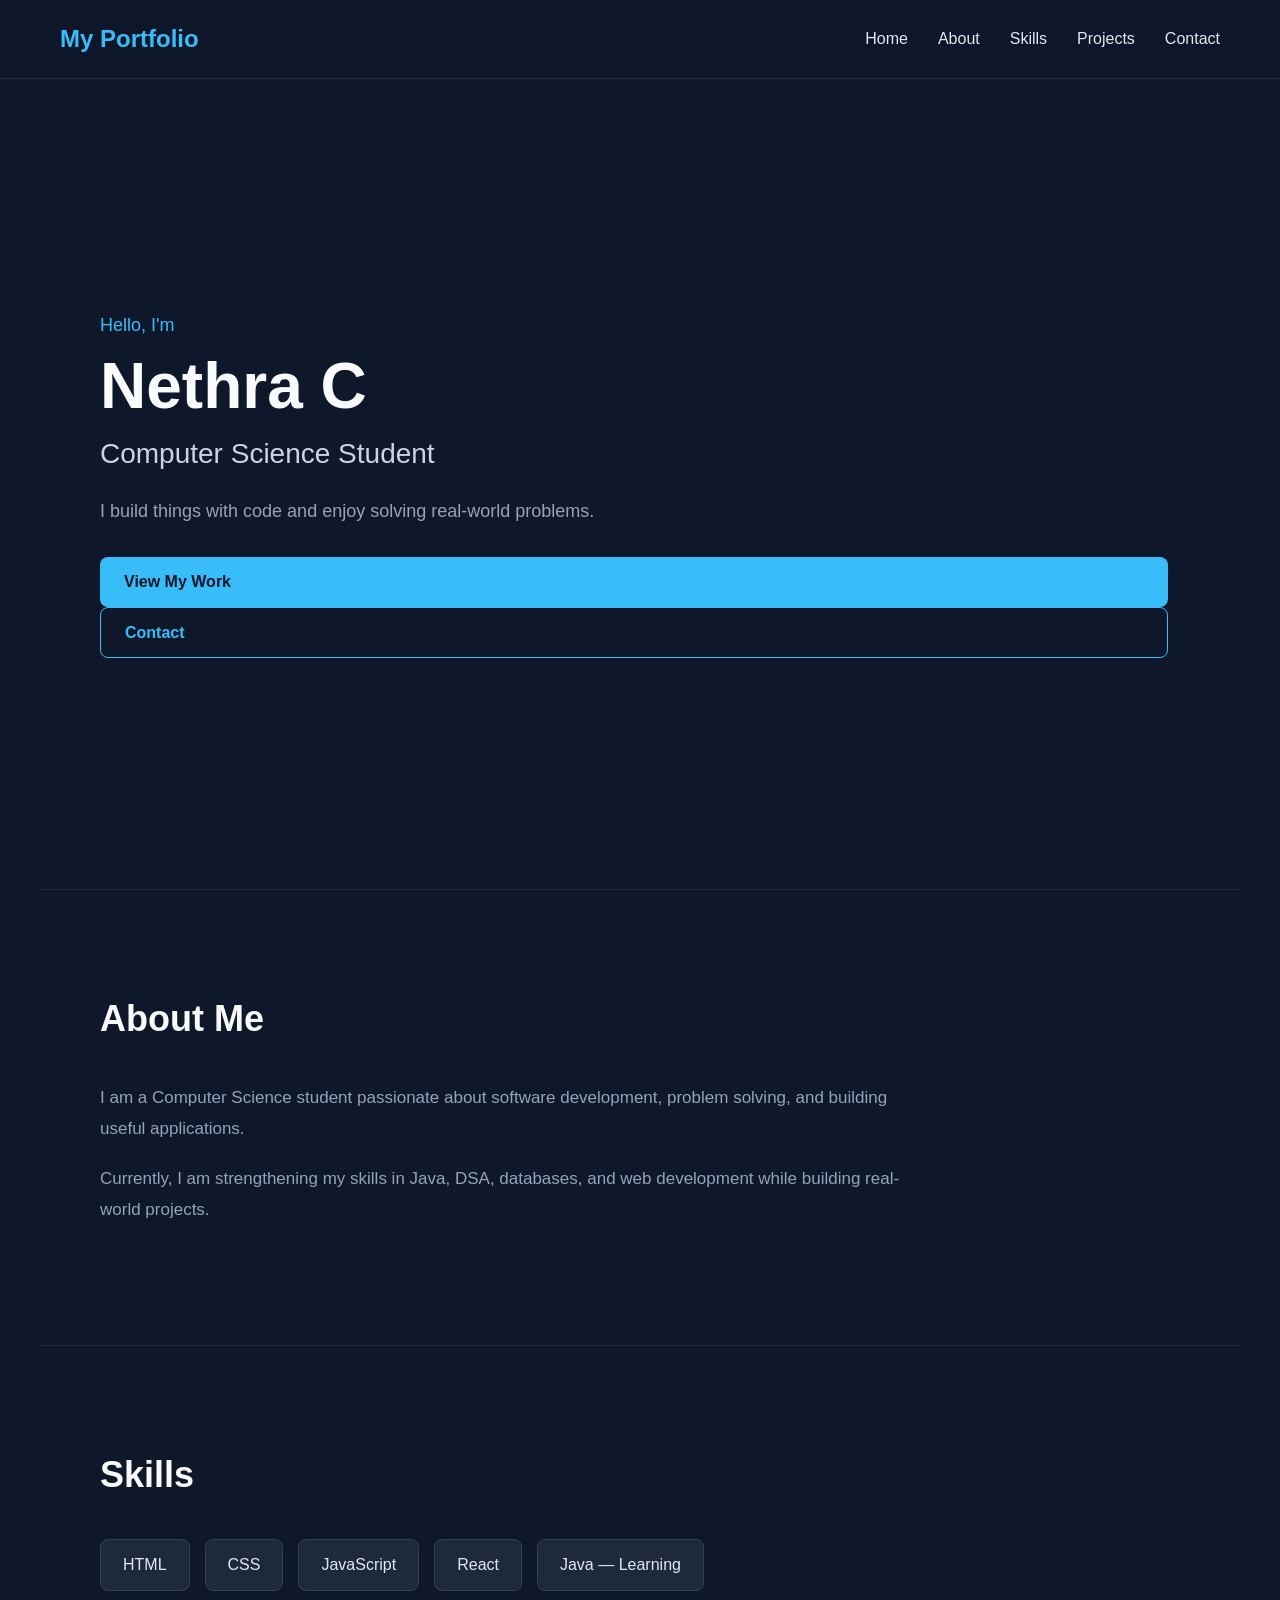
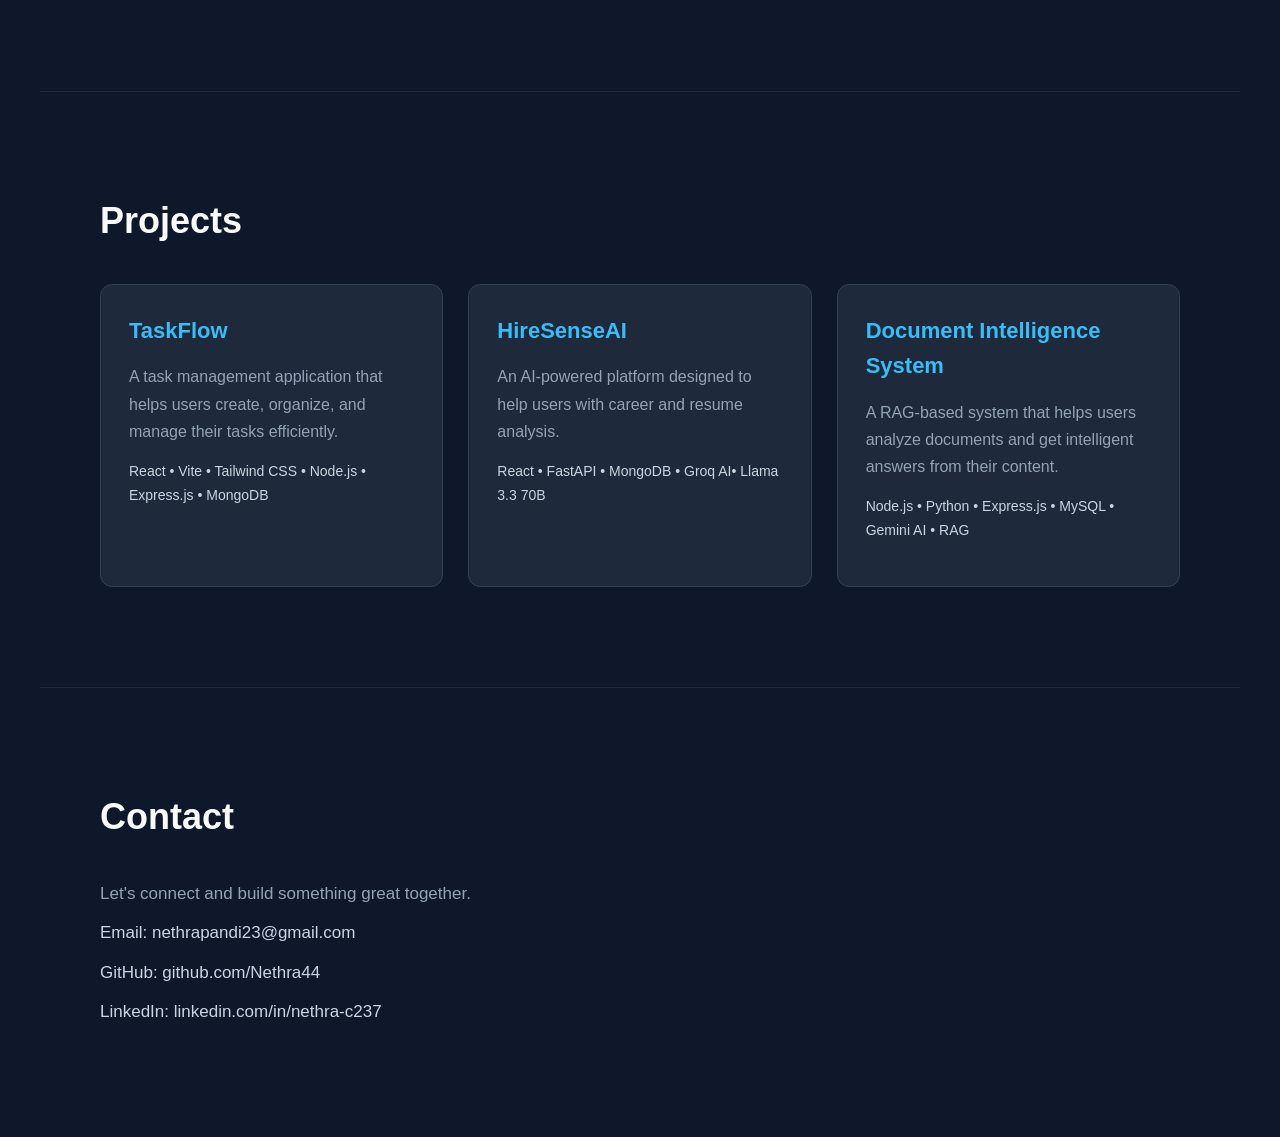
==== index.html @ 4c62088a "Create portfolio website" ====
<!DOCTYPE html>
<html lang="en">

<head>
    <meta charset="UTF-8">
    <meta name="viewport" content="width=device-width, initial-scale=1.0">
    <title>Portfolio</title>
    <link rel="stylesheet" href="style.css">
</head>
<body>
    <nav>
        <div>
            <a href="#">My Portfolio</a>
            <ul>
                <li><a href="#home">Home</a></li>
                <li><a href="#about">About</a></li>
                <li><a href="#skills">Skills</a></li>
                <li><a href="#projects">Projects</a></li>
                <li><a href="#contact">Contact</a></li>
            </ul>
        </div>
    </nav>
    <main>
        <section id="home">
            <p>Hello, I'm</p>
            <h1>Nethra  C</h1>
            <h2>Computer Science Student</h2>
            <p>I build things with code and enjoy solving real-world problems.</p>
            <a href="#projects">View My Work</a>
            <a href="#contact">Contact</a>
        </section>
        <section id="about">
            <h2>About Me</h2>
            <p>I am a Computer Science student passionate about software development, problem solving, and building useful applications.</p>
            <p>Currently, I am strengthening my skills in Java, DSA, databases, and web development while building real-world projects.</p>
        </section>
        <section id="skills">
            <h2>Skills</h2>
            <div>
                <p>HTML</p>
                <p>CSS</p>
                <p>JavaScript</p>
                <p>React</p>
                <p>Java — Learning</p>
            </div>
        </section>
        <section id="projects">
            <h2>Projects</h2>
            <div>
                <div>
                    <h3>TaskFlow</h3>
                    <p>A task management application that helps users create, organize, and manage their tasks efficiently.</p>
                    <p>React • Vite • Tailwind CSS • Node.js • Express.js • MongoDB</p>
                </div>
                <div>
                    <h3>HireSenseAI</h3>
                     <p>An AI-powered platform designed to help users with career and resume analysis.</p>
                     <p>React • FastAPI • MongoDB • Groq AI• Llama 3.3 70B</p>
                </div>
                <div>
                    <h3>Document Intelligence System</h3>
                    <p>A RAG-based system that helps users analyze documents and get intelligent answers from their content.</p>
                    <p>Node.js • Python • Express.js • MySQL • Gemini AI • RAG</p>
                </div>
            </div>
        </section>
        <section id="contact">
            <h2>Contact</h2>
            <p>Let's connect and build something great together.</p>
            <p>Email: nethrapandi23@gmail.com</p>
            <p>GitHub: github.com/Nethra44</p>
            <p>LinkedIn: linkedin.com/in/nethra-c237</p>
        </section>
    </main>
</body>
</html>
---- style.css ----
* {
    margin: 0;
    padding: 0;
    box-sizing: border-box;
    font-family: Arial, sans-serif;
    scroll-behavior: smooth;
}

body {
    background: #0f172a;
    color: #e2e8f0;
    min-height: 100vh;
    line-height: 1.6;
}

nav {
    position: sticky;
    top: 0;
    z-index: 1000;

    width: 100%;
    padding: 20px 60px;

    background: rgba(15, 23, 42, 0.95);
    border-bottom: 1px solid #1e293b;
    backdrop-filter: blur(10px);
}

nav > div {
    display: flex;
    align-items: center;
    justify-content: space-between;
    width: 100%;
}

nav > div > a {
    color: #38bdf8;
    text-decoration: none;
    font-size: 24px;
    font-weight: bold;
}

nav ul {
    display: flex;
    align-items: center;
    gap: 30px;
    list-style: none;
}

nav ul a {
    color: #e2e8f0;
    text-decoration: none;
    font-size: 16px;
    font-weight: 500;
    transition: color 0.3s ease;
}

nav ul a:hover {
    color: #38bdf8;
}

section {
    padding: 100px 60px;
    max-width: 1200px;
    margin: auto;
}

section h2 {
    font-size: 36px;
    margin-bottom: 35px;
    color: #f8fafc;
}

#home {
    min-height: 90vh;

    display: flex;
    flex-direction: column;
    justify-content: center;

    padding: 80px 60px;
}

#home > p:first-child {
    color: #38bdf8;
    font-size: 18px;
    margin-bottom: 12px;
}

#home h1 {
    font-size: 64px;
    line-height: 1.1;
    margin-bottom: 10px;
    color: #f8fafc;
}

#home h2 {
    font-size: 28px;
    font-weight: 500;
    margin-bottom: 20px;
    color: #cbd5e1;
}

#home p:nth-of-type(2) {
    max-width: 600px;
    font-size: 18px;
    line-height: 1.7;
    color: #94a3b8;
    margin-bottom: 30px;
}

#home > a {
    display: inline-block;

    padding: 12px 24px;
    margin-right: 12px;

    border-radius: 8px;
    text-decoration: none;

    font-weight: 600;

    transition:
        transform 0.3s ease,
        background 0.3s ease,
        color 0.3s ease;
}

#home > a:first-of-type {
    background: #38bdf8;
    color: #0f172a;
}

#home > a:first-of-type:hover {
    background: #7dd3fc;
    transform: translateY(-3px);
}

#home > a:last-of-type {
    border: 1px solid #38bdf8;
    color: #38bdf8;
}

#home > a:last-of-type:hover {
    background: #38bdf8;
    color: #0f172a;
    transform: translateY(-3px);
}

#about {
    border-top: 1px solid #1e293b;
}

#about p {
    max-width: 800px;
    margin-bottom: 20px;

    color: #94a3b8;
    font-size: 17px;
    line-height: 1.8;
}

#skills {
    border-top: 1px solid #1e293b;
}

#skills > div {
    display: flex;
    flex-wrap: wrap;
    gap: 15px;
}

#skills > div p {
    padding: 12px 22px;

    background: #1e293b;
    border: 1px solid #334155;
    border-radius: 8px;

    color: #e2e8f0;
    font-weight: 500;

    transition:
        transform 0.3s ease,
        border-color 0.3s ease,
        color 0.3s ease;
}

#skills > div p:hover {
    transform: translateY(-5px);
    border-color: #38bdf8;
    color: #38bdf8;
}

#projects {
    border-top: 1px solid #1e293b;
}

#projects > div {
    display: grid;
    grid-template-columns: repeat(3, 1fr);
    gap: 25px;
}

#projects > div > div {
    padding: 28px;

    background: #1e293b;
    border: 1px solid #334155;
    border-radius: 12px;

    transition:
        transform 0.3s ease,
        border-color 0.3s ease,
        box-shadow 0.3s ease;
}

#projects > div > div:hover {
    transform: translateY(-8px);
    border-color: #38bdf8;
    box-shadow: 0 15px 35px rgba(0, 0, 0, 0.25);
}

#projects h3 {
    color: #38bdf8;
    font-size: 22px;
    margin-bottom: 15px;
}

#projects p {
    color: #94a3b8;
    margin-bottom: 15px;
    line-height: 1.7;
}

#projects p:last-child {
    color: #cbd5e1;
    font-size: 14px;
}

#contact {
    border-top: 1px solid #1e293b;
}

#contact p {
    color: #94a3b8;
    margin-bottom: 12px;
    font-size: 17px;
}

#contact p:nth-of-type(n + 2) {
    color: #cbd5e1;
}

@media (max-width: 900px) {

    nav {
        padding: 18px 30px;
    }

    nav > div {
        flex-direction: column;
        gap: 15px;
    }

    nav ul {
        gap: 18px;
        flex-wrap: wrap;
        justify-content: center;
    }

    #home {
        padding: 70px 30px;
    }

    #home h1 {
        font-size: 48px;
    }

    section {
        padding: 80px 30px;
    }

    #projects > div {
        grid-template-columns: 1fr;
    }
}

@media (max-width: 600px) {

    nav {
        padding: 15px 20px;
    }

    nav > div > a {
        font-size: 21px;
    }

    nav ul {
        gap: 12px;
    }

    nav ul a {
        font-size: 14px;
    }

    #home {
        min-height: 85vh;
        padding: 60px 20px;
    }

    #home h1 {
        font-size: 40px;
    }

    #home h2 {
        font-size: 22px;
    }

    #home p:nth-of-type(2) {
        font-size: 16px;
    }

    #home > a {
        margin-bottom: 12px;
    }

    section {
        padding: 70px 20px;
    }

    section h2 {
        font-size: 30px;
    }

    #skills > div {
        gap: 10px;
    }

    #skills > div p {
        padding: 10px 16px;
    }

    #projects > div > div {
        padding: 22px;
    }
}
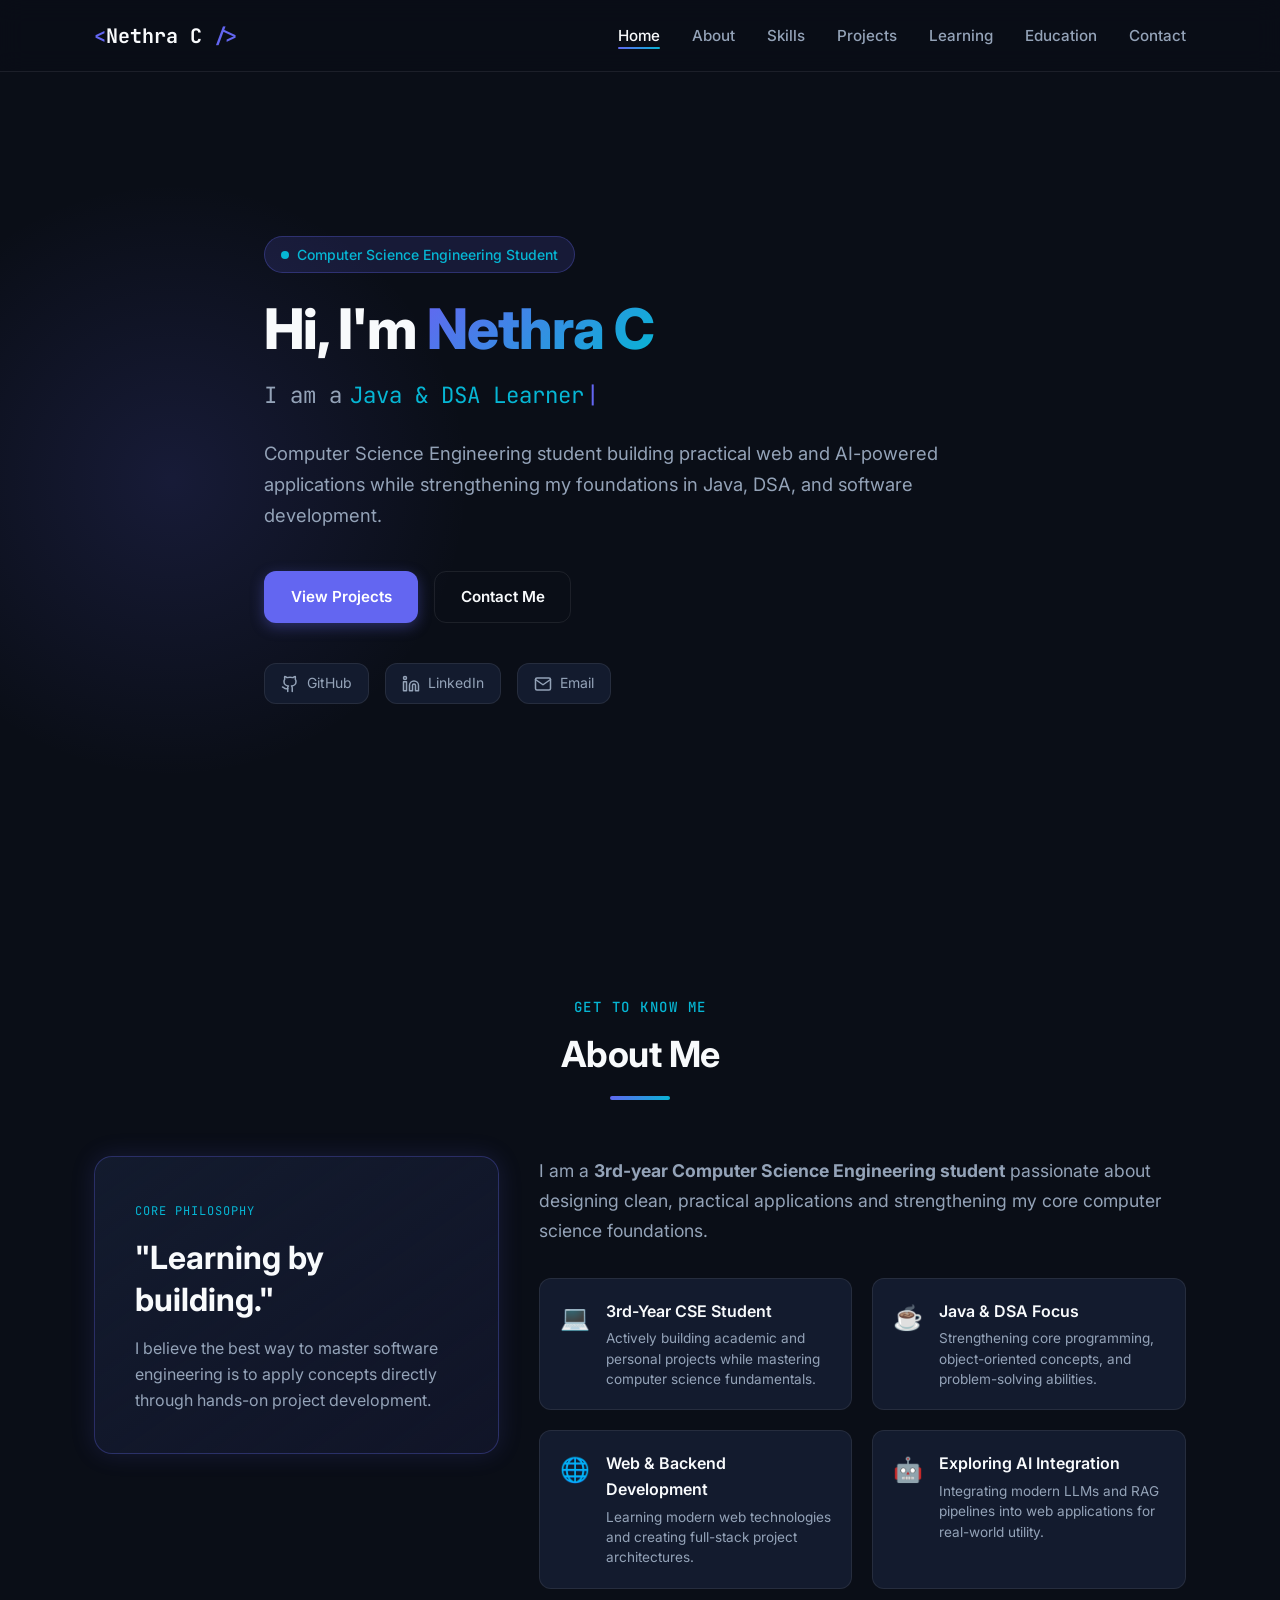
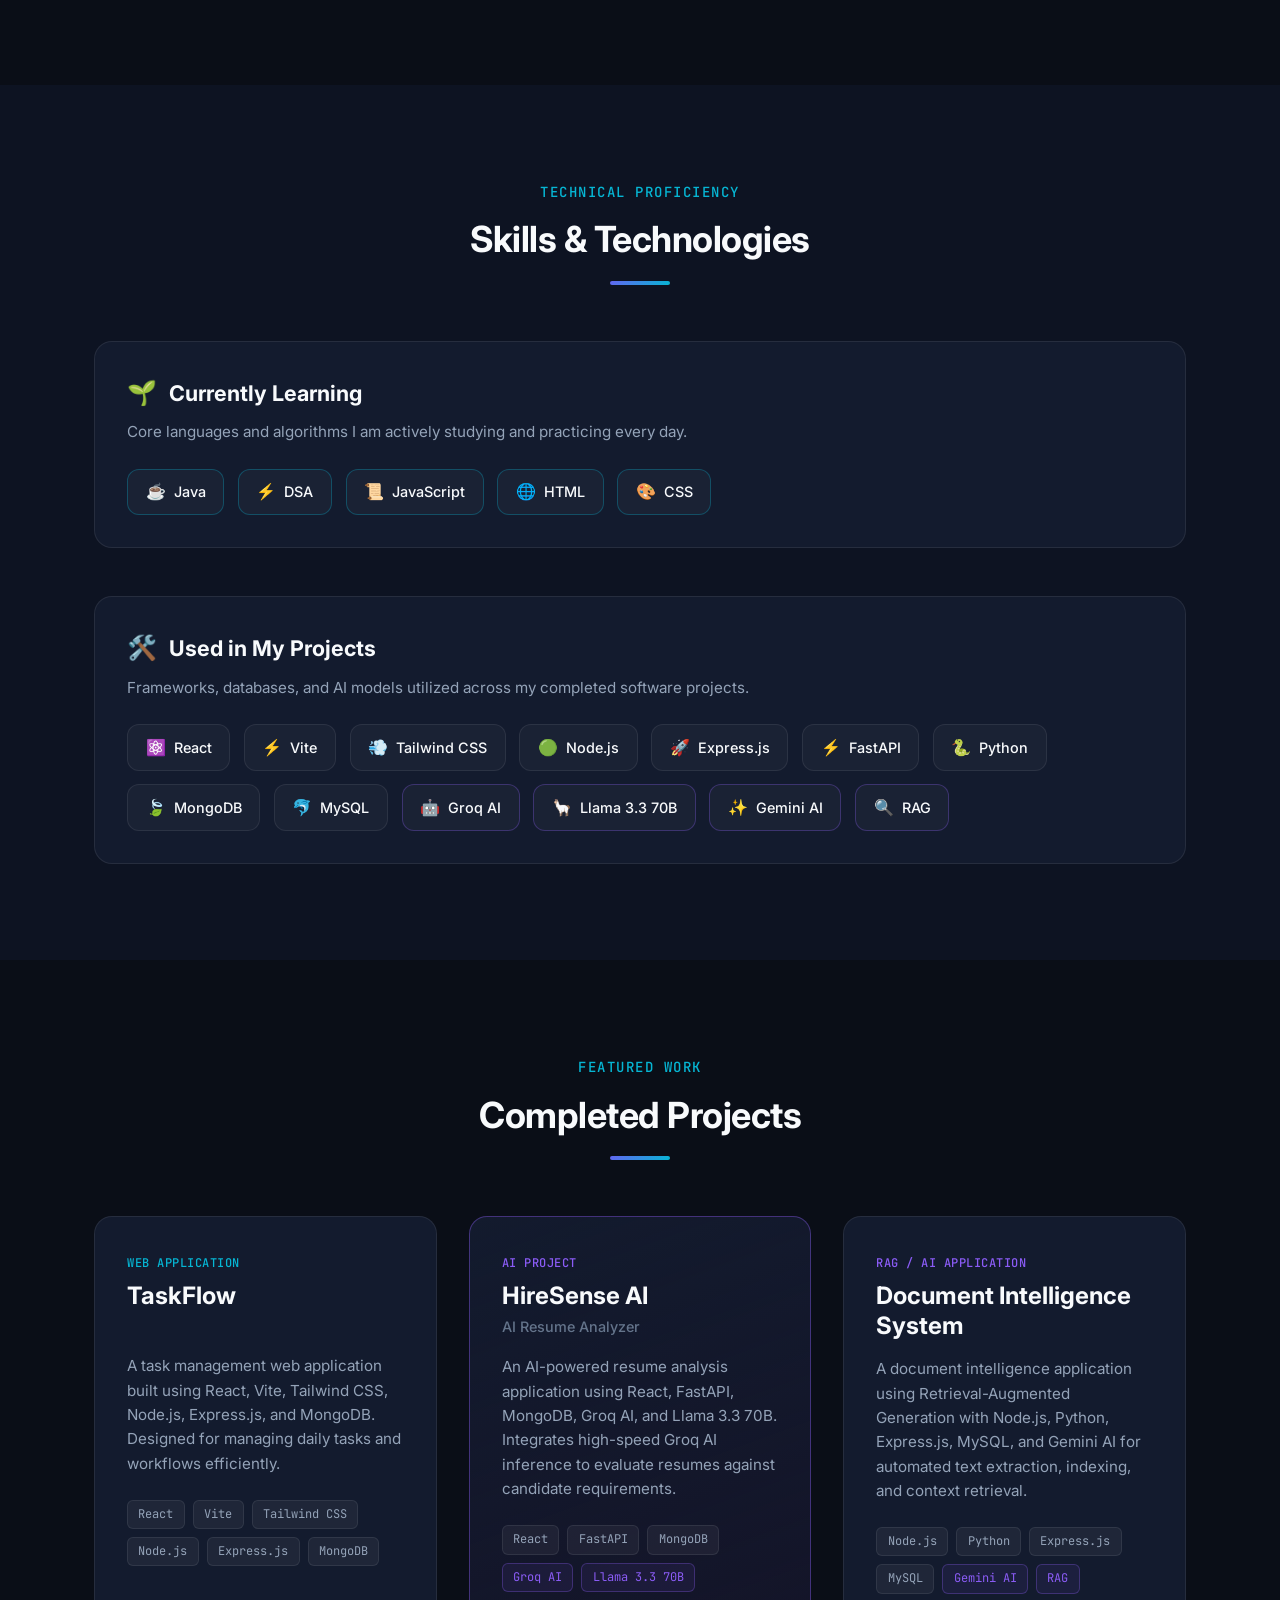
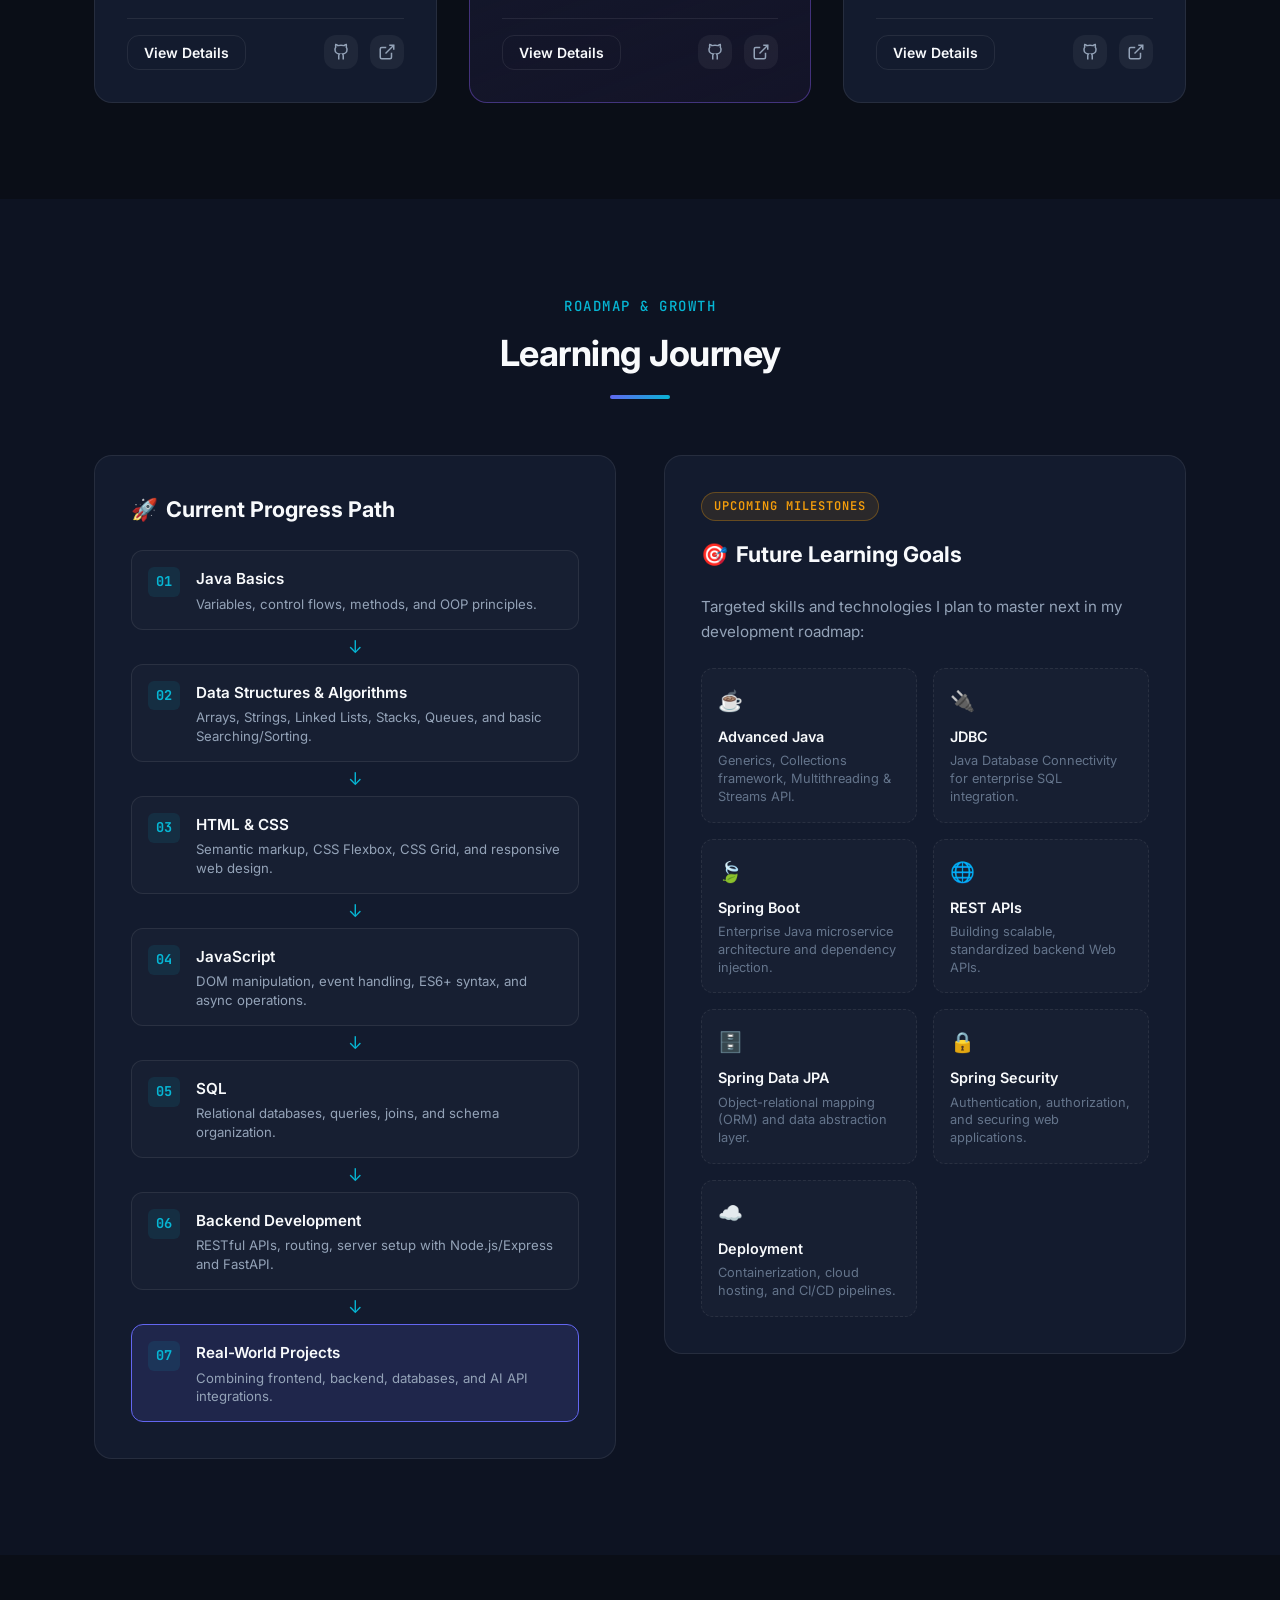
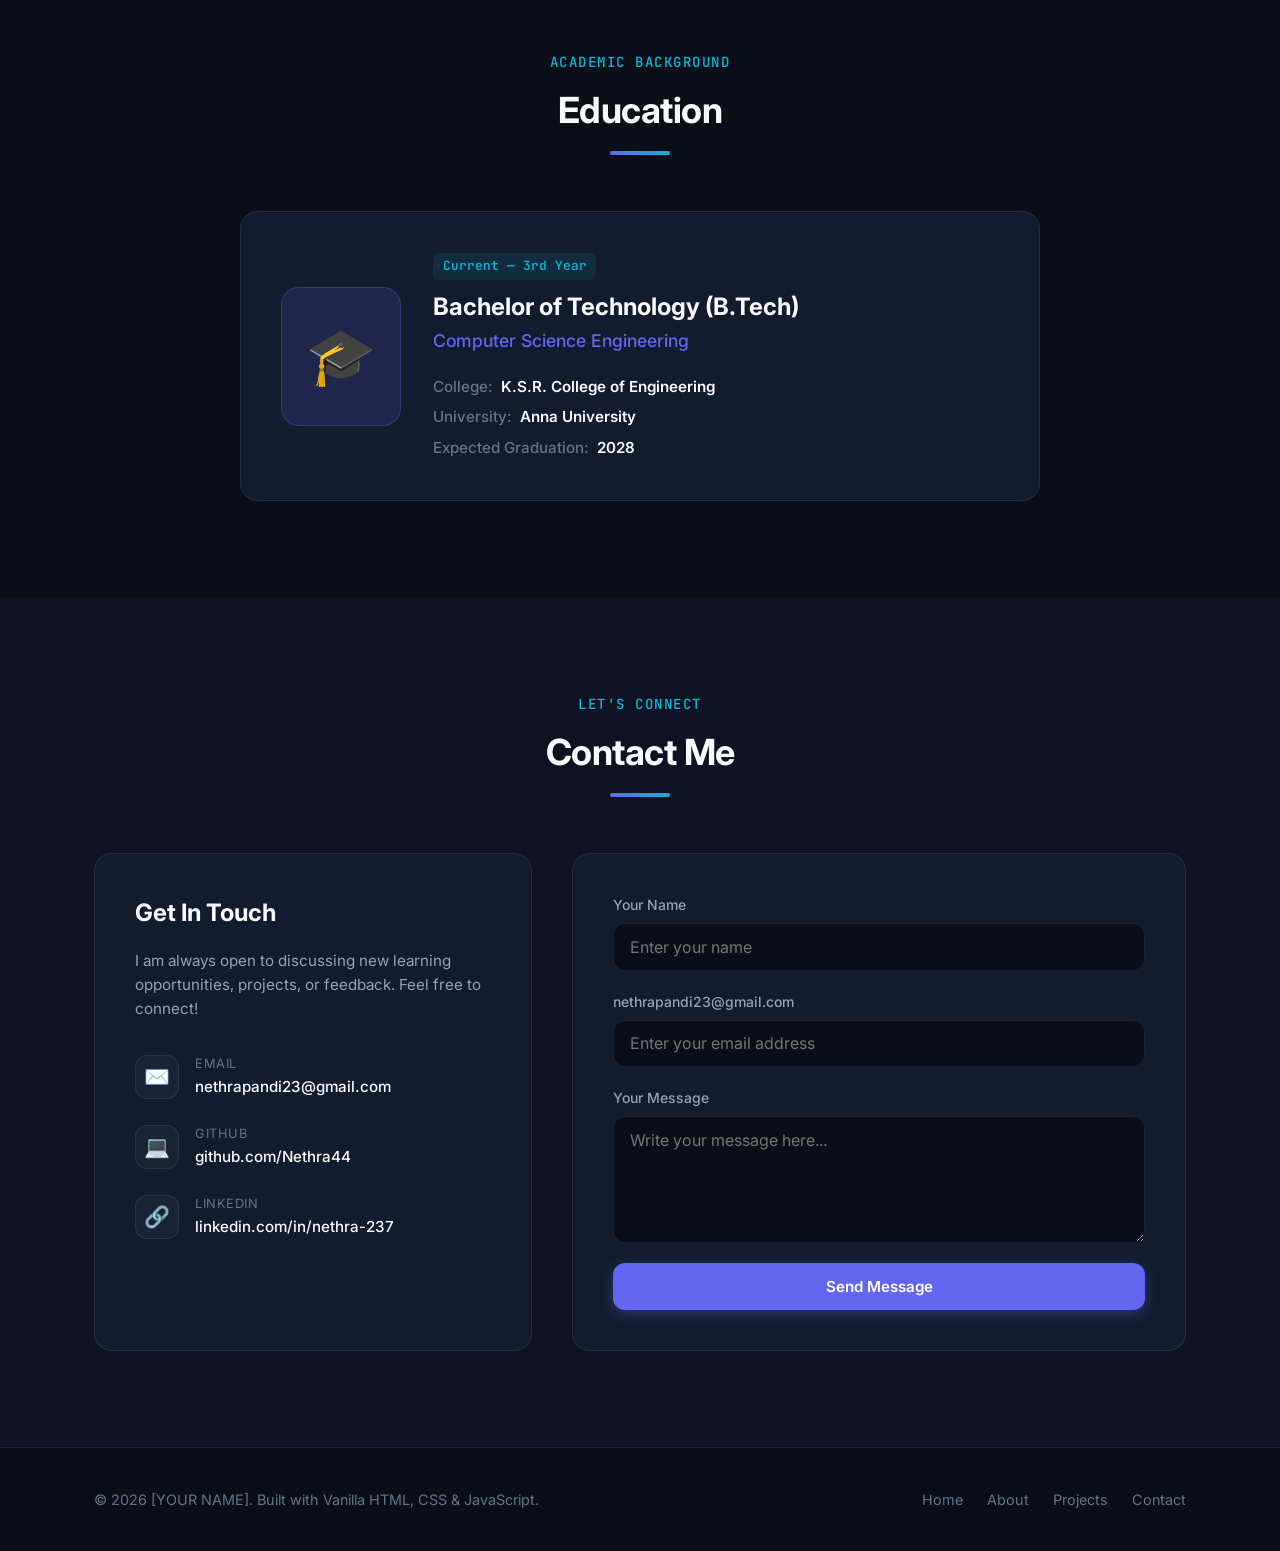
==== commit 0cbffa04: "Initial Commit" ====
--- a/index.html
+++ b/index.html
@@ -1,76 +1,658 @@
 <!DOCTYPE html>
 <html lang="en">
-
 <head>
     <meta charset="UTF-8">
     <meta name="viewport" content="width=device-width, initial-scale=1.0">
+    <meta name="description" content="Portfolio of Nethra C - Computer Science Engineering Student building practical web and AI-powered applications while strengthening foundations in Java, DSA, and software development.">
     <title>Portfolio</title>
+    
+    <!-- Google Fonts: Inter & JetBrains Mono -->
+    <link rel="preconnect" href="https://fonts.googleapis.com">
+    <link rel="preconnect" href="https://fonts.gstatic.com" crossorigin>
+    <link href="https://fonts.googleapis.com/css2?family=Inter:wght@300;400;500;600;700;800&family=JetBrains+Mono:wght@400;500;600&display=swap" rel="stylesheet">
+    
+    <!-- External CSS -->
     <link rel="stylesheet" href="style.css">
 </head>
 <body>
-    <nav>
-        <div>
-            <a href="#">My Portfolio</a>
-            <ul>
-                <li><a href="#home">Home</a></li>
-                <li><a href="#about">About</a></li>
-                <li><a href="#skills">Skills</a></li>
-                <li><a href="#projects">Projects</a></li>
-                <li><a href="#contact">Contact</a></li>
-            </ul>
+
+    <!-- Header & Navigation -->
+    <header class="navbar-header" id="navbar">
+        <div class="container nav-container">
+            <a href="#home" class="nav-logo">
+                <span class="logo-accent">&lt;</span>Nethra C<span class="logo-accent"> /&gt;</span>
+            </a>
+            
+            <nav class="nav-menu" id="navMenu" aria-label="Main Navigation">
+                <ul class="nav-list">
+                    <li class="nav-item"><a href="#home" class="nav-link active">Home</a></li>
+                    <li class="nav-item"><a href="#about" class="nav-link">About</a></li>
+                    <li class="nav-item"><a href="#skills" class="nav-link">Skills</a></li>
+                    <li class="nav-item"><a href="#projects" class="nav-link">Projects</a></li>
+                    <li class="nav-item"><a href="#learning" class="nav-link">Learning</a></li>
+                    <li class="nav-item"><a href="#education" class="nav-link">Education</a></li>
+                    <li class="nav-item"><a href="#contact" class="nav-link">Contact</a></li>
+                </ul>
+            </nav>
+
+            <button class="hamburger-btn" id="hamburgerBtn" aria-label="Toggle menu" aria-expanded="false">
+                <span class="hamburger-bar"></span>
+                <span class="hamburger-bar"></span>
+                <span class="hamburger-bar"></span>
+            </button>
         </div>
-    </nav>
+    </header>
+
     <main>
-        <section id="home">
-            <p>Hello, I'm</p>
-            <h1>Nethra  C</h1>
-            <h2>Computer Science Student</h2>
-            <p>I build things with code and enjoy solving real-world problems.</p>
-            <a href="#projects">View My Work</a>
-            <a href="#contact">Contact</a>
+        <!-- Hero / Home Section -->
+        <section id="home" class="hero-section">
+            <div class="container hero-container">
+                <div class="hero-badge">
+                    <span class="badge-dot"></span>
+                    <span>Computer Science Engineering Student</span>
+                </div>
+                
+                <h1 class="hero-title">
+                    Hi, I'm <span class="gradient-text">Nethra C</span>
+                </h1>
+                
+                <div class="typing-container">
+                    <span class="typing-static">I am a </span>
+                    <span class="typing-text" id="typingText"></span>
+                    <span class="typing-cursor">|</span>
+                </div>
+                
+                <p class="hero-description">
+                    Computer Science Engineering student building practical web and AI-powered applications while strengthening my foundations in Java, DSA, and software development.
+                </p>
+                
+                <div class="hero-actions">
+                    <a href="#projects" class="btn btn-primary">View Projects</a>
+                    <a href="#contact" class="btn btn-outline">Contact Me</a>
+                </div>
+
+                <div class="social-links">
+                    <a href="https://github.com/Nethra44" target="_blank" rel="noopener noreferrer" class="social-icon-btn" aria-label="GitHub Profile">
+                        <svg class="icon" viewBox="0 0 24 24" fill="none" stroke="currentColor" stroke-width="2" stroke-linecap="round" stroke-linejoin="round">
+                            <path d="M15 22v-4a4.8 4.8 0 0 0-1-3.5c3 0 6-2 6-5.5.08-1.25-.27-2.48-1-3.5.28-1.15.28-2.35 0-3.5 0 0-1 0-3 1.5-2.64-.5-5.36-.5-8 0C6 2 5 2 5 2c-.3 1.15-.3 2.35 0 3.5A5.403 5.403 0 0 0 4 9c0 3.5 3 5.5 6 5.5-.39.49-.68 1.05-.85 1.65-.17.6-.22 1.23-.15 1.85v4"></path>
+                            <path d="M9 18c-4.51 2-5-2-7-2"></path>
+                        </svg>
+                        <span>GitHub</span>
+                    </a>
+                    <a href="https://linkedin.com/in/nethra-c237" target="_blank" rel="noopener noreferrer" class="social-icon-btn" aria-label="LinkedIn Profile">
+                        <svg class="icon" viewBox="0 0 24 24" fill="none" stroke="currentColor" stroke-width="2" stroke-linecap="round" stroke-linejoin="round">
+                            <path d="M16 8a6 6 0 0 1 6 6v7h-4v-7a2 2 0 0 0-2-2 2 2 0 0 0-2 2v7h-4v-7a6 6 0 0 1 6-6z"></path>
+                            <rect x="2" y="9" width="4" height="12"></rect>
+                            <circle cx="4" cy="4" r="2"></circle>
+                        </svg>
+                        <span>LinkedIn</span>
+                    </a>
+                    <a href="mailto:nethrapandi23@gmail.com" class="social-icon-btn" aria-label="Email Me">
+                        <svg class="icon" viewBox="0 0 24 24" fill="none" stroke="currentColor" stroke-width="2" stroke-linecap="round" stroke-linejoin="round">
+                            <path d="M4 4h16c1.1 0 2 .9 2 2v12c0 1.1-.9 2-2 2H4c-1.1 0-2-.9-2-2V6c0-1.1.9-2 2-2z"></path>
+                            <polyline points="22,6 12,13 2,6"></polyline>
+                        </svg>
+                        <span>Email</span>
+                    </a>
+                </div>
+            </div>
+            <div class="hero-bg-glow"></div>
         </section>
-        <section id="about">
-            <h2>About Me</h2>
-            <p>I am a Computer Science student passionate about software development, problem solving, and building useful applications.</p>
-            <p>Currently, I am strengthening my skills in Java, DSA, databases, and web development while building real-world projects.</p>
+
+        <!-- About Section -->
+        <section id="about" class="section reveal">
+            <div class="container">
+                <div class="section-header">
+                    <span class="section-subtitle">Get To Know Me</span>
+                    <h2 class="section-title">About Me</h2>
+                    <div class="section-line"></div>
+                </div>
+
+                <div class="about-grid">
+                    <div class="about-card theme-card">
+                        <div class="theme-badge">Core Philosophy</div>
+                        <h3 class="theme-headline">"Learning by building."</h3>
+                        <p class="theme-text">
+                            I believe the best way to master software engineering is to apply concepts directly through hands-on project development.
+                        </p>
+                    </div>
+
+                    <div class="about-content">
+                        <p class="about-paragraph">
+                            I am a <strong>3rd-year Computer Science Engineering student</strong> passionate about designing clean, practical applications and strengthening my core computer science foundations.
+                        </p>
+                        
+                        <div class="about-highlights">
+                            <div class="highlight-item">
+                                <div class="highlight-icon">💻</div>
+                                <div>
+                                    <h4>3rd-Year CSE Student</h4>
+                                    <p>Actively building academic and personal projects while mastering computer science fundamentals.</p>
+                                </div>
+                            </div>
+
+                            <div class="highlight-item">
+                                <div class="highlight-icon">☕</div>
+                                <div>
+                                    <h4>Java &amp; DSA Focus</h4>
+                                    <p>Strengthening core programming, object-oriented concepts, and problem-solving abilities.</p>
+                                </div>
+                            </div>
+
+                            <div class="highlight-item">
+                                <div class="highlight-icon">🌐</div>
+                                <div>
+                                    <h4>Web &amp; Backend Development</h4>
+                                    <p>Learning modern web technologies and creating full-stack project architectures.</p>
+                                </div>
+                            </div>
+
+                            <div class="highlight-item">
+                                <div class="highlight-icon">🤖</div>
+                                <div>
+                                    <h4>Exploring AI Integration</h4>
+                                    <p>Integrating modern LLMs and RAG pipelines into web applications for real-world utility.</p>
+                                </div>
+                            </div>
+                        </div>
+                    </div>
+                </div>
+            </div>
         </section>
-        <section id="skills">
-            <h2>Skills</h2>
-            <div>
-                <p>HTML</p>
-                <p>CSS</p>
-                <p>JavaScript</p>
-                <p>React</p>
-                <p>Java — Learning</p>
+
+        <!-- Skills Section -->
+        <section id="skills" class="section bg-alt reveal">
+            <div class="container">
+                <div class="section-header">
+                    <span class="section-subtitle">Technical Proficiency</span>
+                    <h2 class="section-title">Skills &amp; Technologies</h2>
+                    <div class="section-line"></div>
+                </div>
+
+                <div class="skills-wrapper">
+                    <!-- Currently Learning -->
+                    <div class="skills-category">
+                        <div class="category-header">
+                            <span class="category-icon">🌱</span>
+                            <h3>Currently Learning</h3>
+                        </div>
+                        <p class="category-desc">Core languages and algorithms I am actively studying and practicing every day.</p>
+
+                        <div class="badges-grid">
+                            <div class="tech-badge learning-badge">
+                                <span class="badge-icon">☕</span>
+                                <span class="badge-name">Java</span>
+                            </div>
+                            <div class="tech-badge learning-badge">
+                                <span class="badge-icon">⚡</span>
+                                <span class="badge-name">DSA</span>
+                            </div>
+                            <div class="tech-badge learning-badge">
+                                <span class="badge-icon">📜</span>
+                                <span class="badge-name">JavaScript</span>
+                            </div>
+                            <div class="tech-badge learning-badge">
+                                <span class="badge-icon">🌐</span>
+                                <span class="badge-name">HTML</span>
+                            </div>
+                            <div class="tech-badge learning-badge">
+                                <span class="badge-icon">🎨</span>
+                                <span class="badge-name">CSS</span>
+                            </div>
+                        </div>
+                    </div>
+
+                    <!-- Used in My Projects -->
+                    <div class="skills-category">
+                        <div class="category-header">
+                            <span class="category-icon">🛠️</span>
+                            <h3>Used in My Projects</h3>
+                        </div>
+                        <p class="category-desc">Frameworks, databases, and AI models utilized across my completed software projects.</p>
+
+                        <div class="badges-grid">
+                            <div class="tech-badge project-badge">
+                                <span class="badge-icon">⚛️</span>
+                                <span class="badge-name">React</span>
+                            </div>
+                            <div class="tech-badge project-badge">
+                                <span class="badge-icon">⚡</span>
+                                <span class="badge-name">Vite</span>
+                            </div>
+                            <div class="tech-badge project-badge">
+                                <span class="badge-icon">💨</span>
+                                <span class="badge-name">Tailwind CSS</span>
+                            </div>
+                            <div class="tech-badge project-badge">
+                                <span class="badge-icon">🟢</span>
+                                <span class="badge-name">Node.js</span>
+                            </div>
+                            <div class="tech-badge project-badge">
+                                <span class="badge-icon">🚀</span>
+                                <span class="badge-name">Express.js</span>
+                            </div>
+                            <div class="tech-badge project-badge">
+                                <span class="badge-icon">⚡</span>
+                                <span class="badge-name">FastAPI</span>
+                            </div>
+                            <div class="tech-badge project-badge">
+                                <span class="badge-icon">🐍</span>
+                                <span class="badge-name">Python</span>
+                            </div>
+                            <div class="tech-badge project-badge">
+                                <span class="badge-icon">🍃</span>
+                                <span class="badge-name">MongoDB</span>
+                            </div>
+                            <div class="tech-badge project-badge">
+                                <span class="badge-icon">🐬</span>
+                                <span class="badge-name">MySQL</span>
+                            </div>
+                            <div class="tech-badge ai-badge">
+                                <span class="badge-icon">🤖</span>
+                                <span class="badge-name">Groq AI</span>
+                            </div>
+                            <div class="tech-badge ai-badge">
+                                <span class="badge-icon">🦙</span>
+                                <span class="badge-name">Llama 3.3 70B</span>
+                            </div>
+                            <div class="tech-badge ai-badge">
+                                <span class="badge-icon">✨</span>
+                                <span class="badge-name">Gemini AI</span>
+                            </div>
+                            <div class="tech-badge ai-badge">
+                                <span class="badge-icon">🔍</span>
+                                <span class="badge-name">RAG</span>
+                            </div>
+                        </div>
+                    </div>
+                </div>
             </div>
         </section>
-        <section id="projects">
-            <h2>Projects</h2>
-            <div>
-                <div>
-                    <h3>TaskFlow</h3>
-                    <p>A task management application that helps users create, organize, and manage their tasks efficiently.</p>
-                    <p>React • Vite • Tailwind CSS • Node.js • Express.js • MongoDB</p>
-                </div>
-                <div>
-                    <h3>HireSenseAI</h3>
-                     <p>An AI-powered platform designed to help users with career and resume analysis.</p>
-                     <p>React • FastAPI • MongoDB • Groq AI• Llama 3.3 70B</p>
-                </div>
-                <div>
-                    <h3>Document Intelligence System</h3>
-                    <p>A RAG-based system that helps users analyze documents and get intelligent answers from their content.</p>
-                    <p>Node.js • Python • Express.js • MySQL • Gemini AI • RAG</p>
+
+        <!-- Projects Section -->
+        <section id="projects" class="section reveal">
+            <div class="container">
+                <div class="section-header">
+                    <span class="section-subtitle">Featured Work</span>
+                    <h2 class="section-title">Completed Projects</h2>
+                    <div class="section-line"></div>
+                </div>
+
+                <div class="projects-grid">
+
+                    <!-- Project 1: TaskFlow -->
+                    <article class="project-card">
+                        <div class="project-card-header">
+                            <div class="project-tag">Web Application</div>
+                            <h3 class="project-title">TaskFlow</h3>
+                        </div>
+                        <div class="project-card-body">
+                            <p class="project-description">
+                                A task management web application built using React, Vite, Tailwind CSS, Node.js, Express.js, and MongoDB. Designed for managing daily tasks and workflows efficiently.
+                            </p>
+                            <div class="project-tech-stack">
+                                <span class="tech-pill">React</span>
+                                <span class="tech-pill">Vite</span>
+                                <span class="tech-pill">Tailwind CSS</span>
+                                <span class="tech-pill">Node.js</span>
+                                <span class="tech-pill">Express.js</span>
+                                <span class="tech-pill">MongoDB</span>
+                            </div>
+                        </div>
+                        <div class="project-card-footer">
+                            <button class="btn btn-sm btn-outline btn-details" data-project="taskflow">
+                                View Details
+                            </button>
+                            <div class="project-links">
+                                <a href="https://github.com/Nethra44/taskflow" target="_blank" rel="noopener noreferrer" class="link-icon" aria-label="TaskFlow GitHub Repository">
+                                    <svg viewBox="0 0 24 24" fill="none" stroke="currentColor" stroke-width="2"><path d="M15 22v-4a4.8 4.8 0 0 0-1-3.5c3 0 6-2 6-5.5.08-1.25-.27-2.48-1-3.5.28-1.15.28-2.35 0-3.5 0 0-1 0-3 1.5-2.64-.5-5.36-.5-8 0C6 2 5 2 5 2c-.3 1.15-.3 2.35 0 3.5A5.403 5.403 0 0 0 4 9c0 3.5 3 5.5 6 5.5-.39.49-.68 1.05-.85 1.65-.17.6-.22 1.23-.15 1.85v4"></path></svg>
+                                </a>
+                                <a href="https://[YOUR-TASKFLOW-DEMO].example.com" target="_blank" rel="noopener noreferrer" class="link-icon" aria-label="TaskFlow Live Demo">
+                                    <svg viewBox="0 0 24 24" fill="none" stroke="currentColor" stroke-width="2"><path d="M18 13v6a2 2 0 0 1-2 2H5a2 2 0 0 1-2-2V8a2 2 0 0 1 2-2h6"></path><polyline points="15 3 21 3 21 9"></polyline><line x1="10" y1="14" x2="21" y2="3"></line></svg>
+                                </a>
+                            </div>
+                        </div>
+                    </article>
+
+                    <!-- Project 2: HireSense AI -->
+                    <article class="project-card highlight-card">
+                        <div class="project-card-header">
+                            <div class="project-tag ai-tag">AI Project</div>
+                            <h3 class="project-title">HireSense AI</h3>
+                            <span class="project-subtitle">AI Resume Analyzer</span>
+                        </div>
+                        <div class="project-card-body">
+                            <p class="project-description">
+                                An AI-powered resume analysis application using React, FastAPI, MongoDB, Groq AI, and Llama 3.3 70B. Integrates high-speed Groq AI inference to evaluate resumes against candidate requirements.
+                            </p>
+                            <div class="project-tech-stack">
+                                <span class="tech-pill">React</span>
+                                <span class="tech-pill">FastAPI</span>
+                                <span class="tech-pill">MongoDB</span>
+                                <span class="tech-pill ai-pill">Groq AI</span>
+                                <span class="tech-pill ai-pill">Llama 3.3 70B</span>
+                            </div>
+                        </div>
+                        <div class="project-card-footer">
+                            <button class="btn btn-sm btn-outline btn-details" data-project="hiresense">
+                                View Details
+                            </button>
+                            <div class="project-links">
+                                <a href="https://github.com/Nethra44/hiresense-ai" target="_blank" rel="noopener noreferrer" class="link-icon" aria-label="HireSense AI GitHub Repository">
+                                    <svg viewBox="0 0 24 24" fill="none" stroke="currentColor" stroke-width="2"><path d="M15 22v-4a4.8 4.8 0 0 0-1-3.5c3 0 6-2 6-5.5.08-1.25-.27-2.48-1-3.5.28-1.15.28-2.35 0-3.5 0 0-1 0-3 1.5-2.64-.5-5.36-.5-8 0C6 2 5 2 5 2c-.3 1.15-.3 2.35 0 3.5A5.403 5.403 0 0 0 4 9c0 3.5 3 5.5 6 5.5-.39.49-.68 1.05-.85 1.65-.17.6-.22 1.23-.15 1.85v4"></path></svg>
+                                </a>
+                                <a href="https://[YOUR-HIRESENSE-DEMO].example.com" target="_blank" rel="noopener noreferrer" class="link-icon" aria-label="HireSense AI Live Demo">
+                                    <svg viewBox="0 0 24 24" fill="none" stroke="currentColor" stroke-width="2"><path d="M18 13v6a2 2 0 0 1-2 2H5a2 2 0 0 1-2-2V8a2 2 0 0 1 2-2h6"></path><polyline points="15 3 21 3 21 9"></polyline><line x1="10" y1="14" x2="21" y2="3"></line></svg>
+                                </a>
+                            </div>
+                        </div>
+                    </article>
+
+                    <!-- Project 3: Document Intelligence System -->
+                    <article class="project-card">
+                        <div class="project-card-header">
+                            <div class="project-tag ai-tag">RAG / AI Application</div>
+                            <h3 class="project-title">Document Intelligence System</h3>
+                        </div>
+                        <div class="project-card-body">
+                            <p class="project-description">
+                                A document intelligence application using Retrieval-Augmented Generation with Node.js, Python, Express.js, MySQL, and Gemini AI for automated text extraction, indexing, and context retrieval.
+                            </p>
+                            <div class="project-tech-stack">
+                                <span class="tech-pill">Node.js</span>
+                                <span class="tech-pill">Python</span>
+                                <span class="tech-pill">Express.js</span>
+                                <span class="tech-pill">MySQL</span>
+                                <span class="tech-pill ai-pill">Gemini AI</span>
+                                <span class="tech-pill ai-pill">RAG</span>
+                            </div>
+                        </div>
+                        <div class="project-card-footer">
+                            <button class="btn btn-sm btn-outline btn-details" data-project="docintel">
+                                View Details
+                            </button>
+                            <div class="project-links">
+                                <a href="https://github.com/Nethra44/document-intelligence" target="_blank" rel="noopener noreferrer" class="link-icon" aria-label="Document Intelligence System GitHub Repository">
+                                    <svg viewBox="0 0 24 24" fill="none" stroke="currentColor" stroke-width="2"><path d="M15 22v-4a4.8 4.8 0 0 0-1-3.5c3 0 6-2 6-5.5.08-1.25-.27-2.48-1-3.5.28-1.15.28-2.35 0-3.5 0 0-1 0-3 1.5-2.64-.5-5.36-.5-8 0C6 2 5 2 5 2c-.3 1.15-.3 2.35 0 3.5A5.403 5.403 0 0 0 4 9c0 3.5 3 5.5 6 5.5-.39.49-.68 1.05-.85 1.65-.17.6-.22 1.23-.15 1.85v4"></path></svg>
+                                </a>
+                                <a href="https://[YOUR-DOCINTEL-DEMO].example.com" target="_blank" rel="noopener noreferrer" class="link-icon" aria-label="Document Intelligence System Live Demo">
+                                    <svg viewBox="0 0 24 24" fill="none" stroke="currentColor" stroke-width="2"><path d="M18 13v6a2 2 0 0 1-2 2H5a2 2 0 0 1-2-2V8a2 2 0 0 1 2-2h6"></path><polyline points="15 3 21 3 21 9"></polyline><line x1="10" y1="14" x2="21" y2="3"></line></svg>
+                                </a>
+                            </div>
+                        </div>
+                    </article>
+
                 </div>
             </div>
         </section>
-        <section id="contact">
-            <h2>Contact</h2>
-            <p>Let's connect and build something great together.</p>
-            <p>Email: nethrapandi23@gmail.com</p>
-            <p>GitHub: github.com/Nethra44</p>
-            <p>LinkedIn: linkedin.com/in/nethra-c237</p>
+
+        <!-- Learning Journey Section -->
+        <section id="learning" class="section bg-alt reveal">
+            <div class="container">
+                <div class="section-header">
+                    <span class="section-subtitle">Roadmap &amp; Growth</span>
+                    <h2 class="section-title">Learning Journey</h2>
+                    <div class="section-line"></div>
+                </div>
+
+                <div class="journey-container">
+                    <!-- Current Journey -->
+                    <div class="journey-block">
+                        <h3 class="journey-block-title">
+                            <span class="journey-icon">🚀</span> Current Progress Path
+                        </h3>
+
+                        <div class="roadmap-timeline">
+                            <div class="timeline-step">
+                                <div class="step-number">01</div>
+                                <div class="step-content">
+                                    <h4>Java Basics</h4>
+                                    <p>Variables, control flows, methods, and OOP principles.</p>
+                                </div>
+                            </div>
+                            <div class="timeline-arrow">↓</div>
+
+                            <div class="timeline-step">
+                                <div class="step-number">02</div>
+                                <div class="step-content">
+                                    <h4>Data Structures &amp; Algorithms</h4>
+                                    <p>Arrays, Strings, Linked Lists, Stacks, Queues, and basic Searching/Sorting.</p>
+                                </div>
+                            </div>
+                            <div class="timeline-arrow">↓</div>
+
+                            <div class="timeline-step">
+                                <div class="step-number">03</div>
+                                <div class="step-content">
+                                    <h4>HTML &amp; CSS</h4>
+                                    <p>Semantic markup, CSS Flexbox, CSS Grid, and responsive web design.</p>
+                                </div>
+                            </div>
+                            <div class="timeline-arrow">↓</div>
+
+                            <div class="timeline-step">
+                                <div class="step-number">04</div>
+                                <div class="step-content">
+                                    <h4>JavaScript</h4>
+                                    <p>DOM manipulation, event handling, ES6+ syntax, and async operations.</p>
+                                </div>
+                            </div>
+                            <div class="timeline-arrow">↓</div>
+
+                            <div class="timeline-step">
+                                <div class="step-number">05</div>
+                                <div class="step-content">
+                                    <h4>SQL</h4>
+                                    <p>Relational databases, queries, joins, and schema organization.</p>
+                                </div>
+                            </div>
+                            <div class="timeline-arrow">↓</div>
+
+                            <div class="timeline-step">
+                                <div class="step-number">06</div>
+                                <div class="step-content">
+                                    <h4>Backend Development</h4>
+                                    <p>RESTful APIs, routing, server setup with Node.js/Express and FastAPI.</p>
+                                </div>
+                            </div>
+                            <div class="timeline-arrow">↓</div>
+
+                            <div class="timeline-step step-highlight">
+                                <div class="step-number">07</div>
+                                <div class="step-content">
+                                    <h4>Real-World Projects</h4>
+                                    <p>Combining frontend, backend, databases, and AI API integrations.</p>
+                                </div>
+                            </div>
+                        </div>
+                    </div>
+
+                    <!-- Future Goals -->
+                    <div class="journey-block">
+                        <div class="future-badge">Upcoming Milestones</div>
+                        <h3 class="journey-block-title">
+                            <span class="journey-icon">🎯</span> Future Learning Goals
+                        </h3>
+                        <p class="future-intro">Targeted skills and technologies I plan to master next in my development roadmap:</p>
+
+                        <div class="future-grid">
+                            <div class="future-card">
+                                <span class="future-icon">☕</span>
+                                <h4>Advanced Java</h4>
+                                <p>Generics, Collections framework, Multithreading &amp; Streams API.</p>
+                            </div>
+                            <div class="future-card">
+                                <span class="future-icon">🔌</span>
+                                <h4>JDBC</h4>
+                                <p>Java Database Connectivity for enterprise SQL integration.</p>
+                            </div>
+                            <div class="future-card">
+                                <span class="future-icon">🍃</span>
+                                <h4>Spring Boot</h4>
+                                <p>Enterprise Java microservice architecture and dependency injection.</p>
+                            </div>
+                            <div class="future-card">
+                                <span class="future-icon">🌐</span>
+                                <h4>REST APIs</h4>
+                                <p>Building scalable, standardized backend Web APIs.</p>
+                            </div>
+                            <div class="future-card">
+                                <span class="future-icon">🗄️</span>
+                                <h4>Spring Data JPA</h4>
+                                <p>Object-relational mapping (ORM) and data abstraction layer.</p>
+                            </div>
+                            <div class="future-card">
+                                <span class="future-icon">🔒</span>
+                                <h4>Spring Security</h4>
+                                <p>Authentication, authorization, and securing web applications.</p>
+                            </div>
+                            <div class="future-card">
+                                <span class="future-icon">☁️</span>
+                                <h4>Deployment</h4>
+                                <p>Containerization, cloud hosting, and CI/CD pipelines.</p>
+                            </div>
+                        </div>
+                    </div>
+                </div>
+            </div>
+        </section>
+
+        <!-- Education Section -->
+        <section id="education" class="section reveal">
+            <div class="container">
+                <div class="section-header">
+                    <span class="section-subtitle">Academic Background</span>
+                    <h2 class="section-title">Education</h2>
+                    <div class="section-line"></div>
+                </div>
+
+                <div class="education-card">
+                    <div class="edu-icon">🎓</div>
+                    <div class="edu-details">
+                        <span class="edu-year-badge">Current — 3rd Year</span>
+                        <h3 class="edu-degree">Bachelor of Technology (B.Tech)</h3>
+                        <h4 class="edu-field">Computer Science Engineering</h4>
+                        
+                        <div class="edu-meta">
+                            <div class="edu-meta-item">
+                                <span class="meta-label">College:</span>
+                                <span class="meta-value">K.S.R. College of Engineering</span>
+                            </div>
+                            <div class="edu-meta-item">
+                                <span class="meta-label">University:</span>
+                                <span class="meta-value">Anna University</span>
+                            </div>
+                            <div class="edu-meta-item">
+                                <span class="meta-label">Expected Graduation:</span>
+                                <span class="meta-value">2028</span>
+                            </div>
+                        </div>
+                    </div>
+                </div>
+            </div>
+        </section>
+
+        <!-- Contact Section -->
+        <section id="contact" class="section bg-alt reveal">
+            <div class="container">
+                <div class="section-header">
+                    <span class="section-subtitle">Let's Connect</span>
+                    <h2 class="section-title">Contact Me</h2>
+                    <div class="section-line"></div>
+                </div>
+
+                <div class="contact-grid">
+                    <!-- Contact Info -->
+                    <div class="contact-info-card">
+                        <h3>Get In Touch</h3>
+                        <p class="contact-intro">
+                            I am always open to discussing new learning opportunities, projects, or feedback. Feel free to connect!
+                        </p>
+
+                        <div class="contact-methods">
+                            <div class="contact-item">
+                                <div class="contact-icon">✉️</div>
+                                <div>
+                                    <span class="contact-label">Email</span>
+                                    <a href="mailto:nethrapandi23@gmail.com" class="contact-value">nethrapandi23@gmail.com</a>
+                                </div>
+                            </div>
+
+                            <div class="contact-item">
+                                <div class="contact-icon">💻</div>
+                                <div>
+                                    <span class="contact-label">GitHub</span>
+                                    <a href="https://github.com/Nethra44" target="_blank" rel="noopener noreferrer" class="contact-value">github.com/Nethra44</a>
+                                </div>
+                            </div>
+
+                            <div class="contact-item">
+                                <div class="contact-icon">🔗</div>
+                                <div>
+                                    <span class="contact-label">LinkedIn</span>
+                                    <a href="https://linkedin.com/in/nethra-c237" target="_blank" rel="noopener noreferrer" class="contact-value">linkedin.com/in/nethra-237</a>
+                                </div>
+                            </div>
+                        </div>
+                    </div>
+
+                    <!-- Form -->
+                    <div class="contact-form-card">
+                        <form id="contactForm" class="contact-form" novalidate>
+                            <div class="form-group">
+                                <label for="name" class="form-label">Your Name</label>
+                                <input type="text" id="name" name="name" class="form-control" placeholder="Enter your name" required>
+                                <span class="error-msg" id="nameError">Please enter your name.</span>
+                            </div>
+
+                            <div class="form-group">
+                                <label for="email" class="form-label">nethrapandi23@gmail.com</label>
+                                <input type="email" id="email" name="email" class="form-control" placeholder="Enter your email address" required>
+                                <span class="error-msg" id="emailError">Please enter a valid email address.</span>
+                            </div>
+
+                            <div class="form-group">
+                                <label for="message" class="form-label">Your Message</label>
+                                <textarea id="message" name="message" class="form-control" rows="5" placeholder="Write your message here..." required></textarea>
+                                <span class="error-msg" id="messageError">Please enter a message.</span>
+                            </div>
+
+                            <button type="submit" class="btn btn-primary btn-block" id="submitBtn">
+                                <span>Send Message</span>
+                            </button>
+
+                            <div class="form-status" id="formStatus" aria-live="polite"></div>
+                        </form>
+                    </div>
+                </div>
+            </div>
         </section>
     </main>
+
+    <!-- Footer -->
+    <footer class="footer">
+        <div class="container footer-container">
+            <p>&copy; <span id="currentYear"></span> [YOUR NAME]. Built with Vanilla HTML, CSS &amp; JavaScript.</p>
+            <div class="footer-links">
+                <a href="#home">Home</a>
+                <a href="#about">About</a>
+                <a href="#projects">Projects</a>
+                <a href="#contact">Contact</a>
+            </div>
+        </div>
+    </footer>
+
+    <!-- Project Details Modal -->
+    <div class="modal-overlay" id="projectModal" aria-hidden="true" role="dialog">
+        <div class="modal-content">
+            <button class="modal-close" id="modalClose" aria-label="Close modal">&times;</button>
+            <div class="modal-body" id="modalBody">
+                <!-- Content injected via JavaScript -->
+            </div>
+        </div>
+    </div>
+
+    <!-- External JS -->
+    <script src="script.js"></script>
 </body>
-</html>+</html>
--- a/style.css
+++ b/style.css
@@ -1,347 +1,1367 @@
-* {
+/* ==========================================================================
+   PORTFOLIO STYLESHEET
+   Built with Vanilla CSS3 (Custom Variables, Flexbox, Grid, Glassmorphism)
+   ========================================================================== */
+
+/* --------------------------------------------------------------------------
+   1. DESIGN SYSTEM & VARIABLES
+   -------------------------------------------------------------------------- */
+:root {
+    /* Color Palette */
+    --bg-main: #0a0e17;
+    --bg-alt: #0d1322;
+    --bg-card: #131b2e;
+    --bg-card-hover: #18233c;
+    --bg-glass: rgba(19, 27, 46, 0.7);
+    --bg-input: #090e18;
+
+    /* Accent & Gradients */
+    --primary: #6366f1;
+    --primary-hover: #4f46e5;
+    --primary-light: rgba(99, 102, 241, 0.15);
+    --accent-cyan: #06b6d4;
+    --accent-purple: #8b5cf6;
+    --gradient-primary: linear-gradient(135deg, #6366f1 0%, #06b6d4 100%);
+    --gradient-glow: radial-gradient(circle, rgba(99, 102, 241, 0.15) 0%, rgba(10, 14, 23, 0) 70%);
+
+    /* Typography */
+    --font-sans: 'Inter', -apple-system, BlinkMacSystemFont, 'Segoe UI', Roboto, sans-serif;
+    --font-mono: 'JetBrains Mono', monospace;
+
+    /* Text Colors */
+    --text-primary: #f8fafc;
+    --text-secondary: #94a3b8;
+    --text-muted: #64748b;
+
+    /* Borders & Shadows */
+    --border-subtle: rgba(255, 255, 255, 0.08);
+    --border-glow: rgba(99, 102, 241, 0.3);
+    --shadow-sm: 0 4px 6px -1px rgba(0, 0, 0, 0.2);
+    --shadow-lg: 0 10px 30px -5px rgba(0, 0, 0, 0.5);
+    --shadow-glow: 0 0 25px rgba(99, 102, 241, 0.15);
+
+    /* Layout & Transitions */
+    --radius-sm: 6px;
+    --radius-md: 12px;
+    --radius-lg: 18px;
+    --radius-full: 9999px;
+    --transition: all 0.3s cubic-bezier(0.4, 0, 0.2, 1);
+    --header-height: 72px;
+}
+
+/* --------------------------------------------------------------------------
+   2. GLOBAL RESET & BASE STYLES
+   -------------------------------------------------------------------------- */
+*, *::before, *::after {
+    box-sizing: border-box;
     margin: 0;
     padding: 0;
-    box-sizing: border-box;
-    font-family: Arial, sans-serif;
+}
+
+html {
     scroll-behavior: smooth;
+    font-size: 16px;
 }
 
 body {
-    background: #0f172a;
-    color: #e2e8f0;
+    background-color: var(--bg-main);
+    color: var(--text-primary);
+    font-family: var(--font-sans);
+    line-height: 1.6;
+    overflow-x: hidden;
+    -webkit-font-smoothing: antialiased;
+}
+
+a {
+    color: inherit;
+    text-decoration: none;
+    transition: var(--transition);
+}
+
+ul {
+    list-style: none;
+}
+
+img {
+    max-width: 100%;
+    height: auto;
+    display: block;
+}
+
+button, input, textarea {
+    font-family: inherit;
+    font-size: inherit;
+}
+
+/* Scrollbar Customization */
+::-webkit-scrollbar {
+    width: 10px;
+}
+::-webkit-scrollbar-track {
+    background: var(--bg-main);
+}
+::-webkit-scrollbar-thumb {
+    background: #1e293b;
+    border-radius: 5px;
+}
+::-webkit-scrollbar-thumb:hover {
+    background: #334155;
+}
+
+/* Layout Container */
+.container {
+    width: 100%;
+    max-width: 1140px;
+    margin: 0 auto;
+    padding: 0 1.5rem;
+}
+
+.section {
+    padding: 6rem 0;
+    position: relative;
+}
+
+.bg-alt {
+    background-color: var(--bg-alt);
+}
+
+/* Gradient Text Helper */
+.gradient-text {
+    background: var(--gradient-primary);
+    -webkit-background-clip: text;
+    -webkit-text-fill-color: transparent;
+    background-clip: text;
+}
+
+/* --------------------------------------------------------------------------
+   3. BUTTONS & UI COMPONENTS
+   -------------------------------------------------------------------------- */
+.btn {
+    display: inline-flex;
+    align-items: center;
+    justify-content: center;
+    padding: 0.8rem 1.6rem;
+    font-weight: 600;
+    font-size: 0.95rem;
+    border-radius: var(--radius-md);
+    cursor: pointer;
+    transition: var(--transition);
+    border: 1px solid transparent;
+}
+
+.btn-primary {
+    background: var(--primary);
+    color: #ffffff;
+    box-shadow: 0 4px 14px rgba(99, 102, 241, 0.35);
+}
+
+.btn-primary:hover {
+    background: var(--primary-hover);
+    transform: translateY(-2px);
+    box-shadow: 0 6px 20px rgba(99, 102, 241, 0.5);
+}
+
+.btn-outline {
+    background: transparent;
+    color: var(--text-primary);
+    border-color: var(--border-subtle);
+}
+
+.btn-outline:hover {
+    border-color: var(--primary);
+    background: var(--primary-light);
+    color: var(--text-primary);
+    transform: translateY(-2px);
+}
+
+.btn-sm {
+    padding: 0.5rem 1rem;
+    font-size: 0.875rem;
+}
+
+.btn-block {
+    width: 100%;
+}
+
+/* Section Header Component */
+.section-header {
+    text-align: center;
+    margin-bottom: 3.5rem;
+}
+
+.section-subtitle {
+    font-family: var(--font-mono);
+    color: var(--accent-cyan);
+    font-size: 0.875rem;
+    font-weight: 500;
+    letter-spacing: 1.5px;
+    text-transform: uppercase;
+    display: block;
+    margin-bottom: 0.5rem;
+}
+
+.section-title {
+    font-size: 2.25rem;
+    font-weight: 700;
+    color: var(--text-primary);
+    letter-spacing: -0.5px;
+}
+
+.section-line {
+    width: 60px;
+    height: 4px;
+    background: var(--gradient-primary);
+    margin: 0.75rem auto 0;
+    border-radius: var(--radius-full);
+}
+
+/* --------------------------------------------------------------------------
+   4. NAVIGATION BAR
+   -------------------------------------------------------------------------- */
+.navbar-header {
+    position: fixed;
+    top: 0;
+    left: 0;
+    width: 100%;
+    height: var(--header-height);
+    z-index: 1000;
+    transition: var(--transition);
+    background: rgba(10, 14, 23, 0.85);
+    backdrop-filter: blur(12px);
+    -webkit-backdrop-filter: blur(12px);
+    border-bottom: 1px solid var(--border-subtle);
+}
+
+.nav-container {
+    display: flex;
+    align-items: center;
+    justify-content: space-between;
+    height: 100%;
+}
+
+.nav-logo {
+    font-family: var(--font-mono);
+    font-size: 1.25rem;
+    font-weight: 700;
+    color: var(--text-primary);
+}
+
+.logo-accent {
+    color: var(--primary);
+}
+
+.nav-list {
+    display: flex;
+    align-items: center;
+    gap: 2rem;
+}
+
+.nav-link {
+    font-size: 0.95rem;
+    font-weight: 500;
+    color: var(--text-secondary);
+    position: relative;
+    padding: 0.25rem 0;
+}
+
+.nav-link:hover, .nav-link.active {
+    color: var(--text-primary);
+}
+
+.nav-link::after {
+    content: '';
+    position: absolute;
+    bottom: 0;
+    left: 0;
+    width: 0%;
+    height: 2px;
+    background: var(--gradient-primary);
+    transition: var(--transition);
+    border-radius: var(--radius-full);
+}
+
+.nav-link:hover::after, .nav-link.active::after {
+    width: 100%;
+}
+
+/* Hamburger Button */
+.hamburger-btn {
+    display: none;
+    flex-direction: column;
+    justify-content: space-between;
+    width: 28px;
+    height: 20px;
+    background: transparent;
+    border: none;
+    cursor: pointer;
+    padding: 0;
+    z-index: 1001;
+}
+
+.hamburger-bar {
+    width: 100%;
+    height: 2px;
+    background-color: var(--text-primary);
+    border-radius: 2px;
+    transition: var(--transition);
+}
+
+.hamburger-btn.open .hamburger-bar:nth-child(1) {
+    transform: translateY(9px) rotate(45deg);
+}
+.hamburger-btn.open .hamburger-bar:nth-child(2) {
+    opacity: 0;
+}
+.hamburger-btn.open .hamburger-bar:nth-child(3) {
+    transform: translateY(-9px) rotate(-45deg);
+}
+
+/* --------------------------------------------------------------------------
+   5. HERO SECTION
+   -------------------------------------------------------------------------- */
+.hero-section {
     min-height: 100vh;
+    display: flex;
+    align-items: center;
+    padding-top: calc(var(--header-height) + 2rem);
+    padding-bottom: 4rem;
+    position: relative;
+    overflow: hidden;
+}
+
+.hero-container {
+    position: relative;
+    z-index: 2;
+    max-width: 800px;
+}
+
+.hero-badge {
+    display: inline-flex;
+    align-items: center;
+    gap: 0.5rem;
+    padding: 0.4rem 1rem;
+    background: var(--primary-light);
+    border: 1px solid var(--border-glow);
+    border-radius: var(--radius-full);
+    font-size: 0.875rem;
+    font-weight: 500;
+    color: var(--accent-cyan);
+    margin-bottom: 1.5rem;
+}
+
+.badge-dot {
+    width: 8px;
+    height: 8px;
+    background-color: var(--accent-cyan);
+    border-radius: 50%;
+    animation: pulse 2s infinite;
+}
+
+@keyframes pulse {
+    0% { transform: scale(0.95); box-shadow: 0 0 0 0 rgba(6, 182, 212, 0.7); }
+    70% { transform: scale(1); box-shadow: 0 0 0 8px rgba(6, 182, 212, 0); }
+    100% { transform: scale(0.95); box-shadow: 0 0 0 0 rgba(6, 182, 212, 0); }
+}
+
+.hero-title {
+    font-size: 3.5rem;
+    font-weight: 800;
+    line-height: 1.15;
+    margin-bottom: 1rem;
+    letter-spacing: -1px;
+}
+
+.typing-container {
+    font-family: var(--font-mono);
+    font-size: 1.4rem;
+    color: var(--accent-cyan);
+    margin-bottom: 1.5rem;
+    min-height: 2rem;
+    display: flex;
+    align-items: center;
+}
+
+.typing-static {
+    color: var(--text-secondary);
+    margin-right: 0.5rem;
+}
+
+.typing-cursor {
+    color: var(--primary);
+    animation: blink 0.8s infinite;
+    margin-left: 2px;
+}
+
+@keyframes blink {
+    0%, 100% { opacity: 1; }
+    50% { opacity: 0; }
+}
+
+.hero-description {
+    font-size: 1.15rem;
+    color: var(--text-secondary);
+    line-height: 1.7;
+    margin-bottom: 2.5rem;
+}
+
+.hero-actions {
+    display: flex;
+    gap: 1rem;
+    margin-bottom: 2.5rem;
+    flex-wrap: wrap;
+}
+
+.social-links {
+    display: flex;
+    gap: 1rem;
+    flex-wrap: wrap;
+}
+
+.social-icon-btn {
+    display: inline-flex;
+    align-items: center;
+    gap: 0.5rem;
+    padding: 0.5rem 1rem;
+    background: var(--bg-card);
+    border: 1px solid var(--border-subtle);
+    border-radius: var(--radius-md);
+    font-size: 0.875rem;
+    color: var(--text-secondary);
+    transition: var(--transition);
+}
+
+.social-icon-btn .icon {
+    width: 18px;
+    height: 18px;
+}
+
+.social-icon-btn:hover {
+    color: var(--text-primary);
+    border-color: var(--primary);
+    background: var(--bg-card-hover);
+    transform: translateY(-2px);
+}
+
+.hero-bg-glow {
+    position: absolute;
+    top: 20%;
+    left: -10%;
+    width: 600px;
+    height: 600px;
+    background: var(--gradient-glow);
+    pointer-events: none;
+    z-index: 1;
+}
+
+/* --------------------------------------------------------------------------
+   6. ABOUT SECTION
+   -------------------------------------------------------------------------- */
+.about-grid {
+    display: grid;
+    grid-template-columns: 1fr 1.6fr;
+    gap: 2.5rem;
+    align-items: start;
+}
+
+.theme-card {
+    background: linear-gradient(145deg, var(--bg-card) 0%, rgba(99, 102, 241, 0.08) 100%);
+    border: 1px solid var(--border-glow);
+    border-radius: var(--radius-lg);
+    padding: 2.5rem;
+    box-shadow: var(--shadow-glow);
+    position: relative;
+    overflow: hidden;
+}
+
+.theme-badge {
+    display: inline-block;
+    font-family: var(--font-mono);
+    font-size: 0.75rem;
+    text-transform: uppercase;
+    letter-spacing: 1px;
+    color: var(--accent-cyan);
+    margin-bottom: 1rem;
+}
+
+.theme-headline {
+    font-size: 2rem;
+    font-weight: 700;
+    color: var(--text-primary);
+    margin-bottom: 1rem;
+    line-height: 1.3;
+}
+
+.theme-text {
+    color: var(--text-secondary);
+    font-size: 1rem;
     line-height: 1.6;
 }
 
-nav {
-    position: sticky;
+.about-paragraph {
+    font-size: 1.1rem;
+    color: var(--text-secondary);
+    margin-bottom: 2rem;
+    line-height: 1.7;
+}
+
+.about-highlights {
+    display: grid;
+    grid-template-columns: repeat(auto-fit, minmax(240px, 1fr));
+    gap: 1.25rem;
+}
+
+.highlight-item {
+    display: flex;
+    gap: 1rem;
+    padding: 1.25rem;
+    background: var(--bg-card);
+    border: 1px solid var(--border-subtle);
+    border-radius: var(--radius-md);
+    transition: var(--transition);
+}
+
+.highlight-item:hover {
+    border-color: var(--border-glow);
+    transform: translateY(-2px);
+}
+
+.highlight-icon {
+    font-size: 1.5rem;
+    flex-shrink: 0;
+}
+
+.highlight-item h4 {
+    font-size: 1rem;
+    font-weight: 600;
+    color: var(--text-primary);
+    margin-bottom: 0.25rem;
+}
+
+.highlight-item p {
+    font-size: 0.85rem;
+    color: var(--text-secondary);
+    line-height: 1.5;
+}
+
+/* --------------------------------------------------------------------------
+   7. SKILLS SECTION
+   -------------------------------------------------------------------------- */
+.skills-wrapper {
+    display: flex;
+    flex-direction: column;
+    gap: 3rem;
+}
+
+.skills-category {
+    background: var(--bg-card);
+    border: 1px solid var(--border-subtle);
+    border-radius: var(--radius-lg);
+    padding: 2rem;
+}
+
+.category-header {
+    display: flex;
+    align-items: center;
+    gap: 0.75rem;
+    margin-bottom: 0.5rem;
+}
+
+.category-icon {
+    font-size: 1.5rem;
+}
+
+.category-header h3 {
+    font-size: 1.35rem;
+    font-weight: 700;
+    color: var(--text-primary);
+}
+
+.category-desc {
+    font-size: 0.95rem;
+    color: var(--text-secondary);
+    margin-bottom: 1.5rem;
+}
+
+.badges-grid {
+    display: flex;
+    flex-wrap: wrap;
+    gap: 0.85rem;
+}
+
+.tech-badge {
+    display: inline-flex;
+    align-items: center;
+    gap: 0.5rem;
+    padding: 0.6rem 1.1rem;
+    background: rgba(255, 255, 255, 0.03);
+    border: 1px solid var(--border-subtle);
+    border-radius: var(--radius-md);
+    font-size: 0.9rem;
+    font-weight: 500;
+    color: var(--text-primary);
+    transition: var(--transition);
+}
+
+.tech-badge:hover {
+    transform: translateY(-3px);
+    box-shadow: var(--shadow-sm);
+}
+
+.learning-badge {
+    border-color: rgba(6, 182, 212, 0.3);
+}
+
+.learning-badge:hover {
+    background: rgba(6, 182, 212, 0.1);
+    border-color: var(--accent-cyan);
+}
+
+.project-badge:hover {
+    background: var(--primary-light);
+    border-color: var(--primary);
+}
+
+.ai-badge {
+    border-color: rgba(139, 92, 246, 0.3);
+}
+
+.ai-badge:hover {
+    background: rgba(139, 92, 246, 0.15);
+    border-color: var(--accent-purple);
+}
+
+.badge-icon {
+    font-size: 1rem;
+}
+
+/* --------------------------------------------------------------------------
+   8. PROJECTS SECTION
+   -------------------------------------------------------------------------- */
+.projects-grid {
+    display: grid;
+    grid-template-columns: repeat(auto-fit, minmax(320px, 1fr));
+    gap: 2rem;
+}
+
+.project-card {
+    background: var(--bg-card);
+    border: 1px solid var(--border-subtle);
+    border-radius: var(--radius-lg);
+    padding: 2rem;
+    display: flex;
+    flex-direction: column;
+    justify-content: space-between;
+    transition: var(--transition);
+    position: relative;
+}
+
+.project-card:hover {
+    border-color: var(--border-glow);
+    transform: translateY(-5px);
+    box-shadow: var(--shadow-glow);
+}
+
+.highlight-card {
+    border-color: rgba(139, 92, 246, 0.4);
+    background: linear-gradient(160deg, var(--bg-card) 0%, rgba(139, 92, 246, 0.08) 100%);
+}
+
+.project-card-header {
+    margin-bottom: 1rem;
+}
+
+.project-tag {
+    display: inline-block;
+    font-family: var(--font-mono);
+    font-size: 0.75rem;
+    font-weight: 500;
+    color: var(--accent-cyan);
+    text-transform: uppercase;
+    letter-spacing: 0.5px;
+    margin-bottom: 0.5rem;
+}
+
+.ai-tag {
+    color: var(--accent-purple);
+}
+
+.project-title {
+    font-size: 1.5rem;
+    font-weight: 700;
+    color: var(--text-primary);
+    line-height: 1.25;
+}
+
+.project-subtitle {
+    display: block;
+    font-size: 0.9rem;
+    font-weight: 500;
+    color: var(--text-muted);
+    margin-top: 0.2rem;
+}
+
+.project-description {
+    font-size: 0.95rem;
+    color: var(--text-secondary);
+    line-height: 1.6;
+    margin-bottom: 1.5rem;
+}
+
+.project-tech-stack {
+    display: flex;
+    flex-wrap: wrap;
+    gap: 0.5rem;
+    margin-bottom: 1.5rem;
+}
+
+.tech-pill {
+    font-family: var(--font-mono);
+    font-size: 0.75rem;
+    padding: 0.25rem 0.65rem;
+    background: rgba(255, 255, 255, 0.05);
+    border-radius: var(--radius-sm);
+    color: var(--text-secondary);
+    border: 1px solid var(--border-subtle);
+}
+
+.ai-pill {
+    color: var(--accent-purple);
+    border-color: rgba(139, 92, 246, 0.3);
+    background: rgba(139, 92, 246, 0.08);
+}
+
+.project-card-footer {
+    display: flex;
+    align-items: center;
+    justify-content: space-between;
+    padding-top: 1rem;
+    border-top: 1px solid var(--border-subtle);
+}
+
+.project-links {
+    display: flex;
+    gap: 0.75rem;
+}
+
+.link-icon {
+    display: inline-flex;
+    align-items: center;
+    justify-content: center;
+    width: 34px;
+    height: 34px;
+    border-radius: var(--radius-md);
+    background: rgba(255, 255, 255, 0.05);
+    color: var(--text-secondary);
+    transition: var(--transition);
+}
+
+.link-icon svg {
+    width: 18px;
+    height: 18px;
+}
+
+.link-icon:hover {
+    color: var(--text-primary);
+    background: var(--primary);
+}
+
+/* --------------------------------------------------------------------------
+   9. LEARNING JOURNEY SECTION
+   -------------------------------------------------------------------------- */
+.journey-container {
+    display: grid;
+    grid-template-columns: 1fr 1fr;
+    gap: 3rem;
+    align-items: start;
+}
+
+.journey-block {
+    background: var(--bg-card);
+    border: 1px solid var(--border-subtle);
+    border-radius: var(--radius-lg);
+    padding: 2.25rem;
+}
+
+.journey-block-title {
+    font-size: 1.35rem;
+    font-weight: 700;
+    color: var(--text-primary);
+    margin-bottom: 1.5rem;
+    display: flex;
+    align-items: center;
+    gap: 0.5rem;
+}
+
+.roadmap-timeline {
+    display: flex;
+    flex-direction: column;
+    align-items: stretch;
+    gap: 0.5rem;
+}
+
+.timeline-step {
+    display: flex;
+    align-items: flex-start;
+    gap: 1rem;
+    padding: 1rem;
+    background: rgba(255, 255, 255, 0.02);
+    border: 1px solid var(--border-subtle);
+    border-radius: var(--radius-md);
+    transition: var(--transition);
+}
+
+.timeline-step:hover {
+    border-color: var(--accent-cyan);
+    transform: translateX(4px);
+}
+
+.step-highlight {
+    border-color: var(--primary);
+    background: var(--primary-light);
+}
+
+.step-number {
+    font-family: var(--font-mono);
+    font-size: 0.85rem;
+    font-weight: 700;
+    color: var(--accent-cyan);
+    padding: 0.25rem 0.5rem;
+    background: rgba(6, 182, 212, 0.1);
+    border-radius: var(--radius-sm);
+    flex-shrink: 0;
+}
+
+.step-content h4 {
+    font-size: 0.95rem;
+    font-weight: 600;
+    color: var(--text-primary);
+    margin-bottom: 0.2rem;
+}
+
+.step-content p {
+    font-size: 0.825rem;
+    color: var(--text-secondary);
+    line-height: 1.4;
+}
+
+.timeline-arrow {
+    text-align: center;
+    color: var(--accent-cyan);
+    font-size: 1.1rem;
+    line-height: 1;
+}
+
+.future-badge {
+    display: inline-block;
+    font-family: var(--font-mono);
+    font-size: 0.75rem;
+    font-weight: 600;
+    text-transform: uppercase;
+    letter-spacing: 1px;
+    color: #f59e0b;
+    background: rgba(245, 158, 11, 0.1);
+    padding: 0.25rem 0.75rem;
+    border-radius: var(--radius-full);
+    border: 1px solid rgba(245, 158, 11, 0.3);
+    margin-bottom: 1rem;
+}
+
+.future-intro {
+    font-size: 0.95rem;
+    color: var(--text-secondary);
+    margin-bottom: 1.5rem;
+}
+
+.future-grid {
+    display: grid;
+    grid-template-columns: repeat(auto-fill, minmax(180px, 1fr));
+    gap: 1rem;
+}
+
+.future-card {
+    padding: 1rem;
+    background: rgba(255, 255, 255, 0.02);
+    border: 1px dashed var(--border-subtle);
+    border-radius: var(--radius-md);
+    transition: var(--transition);
+}
+
+.future-card:hover {
+    border-color: #f59e0b;
+    background: rgba(245, 158, 11, 0.05);
+    transform: translateY(-2px);
+}
+
+.future-icon {
+    font-size: 1.25rem;
+    display: block;
+    margin-bottom: 0.5rem;
+}
+
+.future-card h4 {
+    font-size: 0.9rem;
+    font-weight: 600;
+    color: var(--text-primary);
+    margin-bottom: 0.25rem;
+}
+
+.future-card p {
+    font-size: 0.8rem;
+    color: var(--text-muted);
+    line-height: 1.4;
+}
+
+/* --------------------------------------------------------------------------
+   10. EDUCATION SECTION
+   -------------------------------------------------------------------------- */
+.education-card {
+    display: flex;
+    gap: 2rem;
+    background: var(--bg-card);
+    border: 1px solid var(--border-subtle);
+    border-radius: var(--radius-lg);
+    padding: 2.5rem;
+    align-items: center;
+    max-width: 800px;
+    margin: 0 auto;
+    transition: var(--transition);
+}
+
+.education-card:hover {
+    border-color: var(--border-glow);
+    box-shadow: var(--shadow-glow);
+}
+
+.edu-icon {
+    font-size: 3.5rem;
+    padding: 1.5rem;
+    background: var(--primary-light);
+    border: 1px solid var(--border-glow);
+    border-radius: var(--radius-lg);
+    flex-shrink: 0;
+}
+
+.edu-year-badge {
+    display: inline-block;
+    font-family: var(--font-mono);
+    font-size: 0.8rem;
+    font-weight: 600;
+    color: var(--accent-cyan);
+    background: rgba(6, 182, 212, 0.1);
+    padding: 0.2rem 0.6rem;
+    border-radius: var(--radius-sm);
+    margin-bottom: 0.5rem;
+}
+
+.edu-degree {
+    font-size: 1.5rem;
+    font-weight: 700;
+    color: var(--text-primary);
+}
+
+.edu-field {
+    font-size: 1.1rem;
+    font-weight: 500;
+    color: var(--primary);
+    margin-bottom: 1.25rem;
+}
+
+.edu-meta {
+    display: flex;
+    flex-direction: column;
+    gap: 0.4rem;
+}
+
+.edu-meta-item {
+    font-size: 0.95rem;
+    display: flex;
+    gap: 0.5rem;
+}
+
+.meta-label {
+    color: var(--text-muted);
+    font-weight: 500;
+}
+
+.meta-value {
+    color: var(--text-primary);
+    font-weight: 600;
+}
+
+/* --------------------------------------------------------------------------
+   11. CONTACT SECTION
+   -------------------------------------------------------------------------- */
+.contact-grid {
+    display: grid;
+    grid-template-columns: 1fr 1.4fr;
+    gap: 2.5rem;
+}
+
+.contact-info-card, .contact-form-card {
+    background: var(--bg-card);
+    border: 1px solid var(--border-subtle);
+    border-radius: var(--radius-lg);
+    padding: 2.5rem;
+}
+
+.contact-info-card h3 {
+    font-size: 1.5rem;
+    font-weight: 700;
+    color: var(--text-primary);
+    margin-bottom: 1rem;
+}
+
+.contact-intro {
+    font-size: 0.95rem;
+    color: var(--text-secondary);
+    line-height: 1.6;
+    margin-bottom: 2rem;
+}
+
+.contact-methods {
+    display: flex;
+    flex-direction: column;
+    gap: 1.5rem;
+}
+
+.contact-item {
+    display: flex;
+    align-items: center;
+    gap: 1rem;
+}
+
+.contact-icon {
+    font-size: 1.3rem;
+    width: 44px;
+    height: 44px;
+    display: flex;
+    align-items: center;
+    justify-content: center;
+    background: rgba(255, 255, 255, 0.03);
+    border: 1px solid var(--border-subtle);
+    border-radius: var(--radius-md);
+    flex-shrink: 0;
+}
+
+.contact-label {
+    display: block;
+    font-size: 0.8rem;
+    color: var(--text-muted);
+    text-transform: uppercase;
+    letter-spacing: 0.5px;
+}
+
+.contact-value {
+    font-size: 0.95rem;
+    font-weight: 500;
+    color: var(--text-primary);
+}
+
+.contact-value:hover {
+    color: var(--primary);
+}
+
+/* Contact Form Styling */
+.contact-form {
+    display: flex;
+    flex-direction: column;
+    gap: 1.25rem;
+}
+
+.form-group {
+    display: flex;
+    flex-direction: column;
+    gap: 0.4rem;
+}
+
+.form-label {
+    font-size: 0.875rem;
+    font-weight: 500;
+    color: var(--text-secondary);
+}
+
+.form-control {
+    background: var(--bg-input);
+    border: 1px solid var(--border-subtle);
+    border-radius: var(--radius-md);
+    padding: 0.8rem 1rem;
+    color: var(--text-primary);
+    transition: var(--transition);
+    outline: none;
+}
+
+.form-control:focus {
+    border-color: var(--primary);
+    box-shadow: 0 0 0 3px rgba(99, 102, 241, 0.2);
+}
+
+.form-control.invalid {
+    border-color: #ef4444;
+}
+
+.error-msg {
+    font-size: 0.8rem;
+    color: #ef4444;
+    display: none;
+}
+
+.form-control.invalid + .error-msg {
+    display: block;
+}
+
+.form-status {
+    font-size: 0.9rem;
+    padding: 0.8rem;
+    border-radius: var(--radius-md);
+    display: none;
+    text-align: center;
+    font-weight: 500;
+}
+
+.form-status.success {
+    display: block;
+    background: rgba(16, 185, 129, 0.15);
+    border: 1px solid rgba(16, 185, 129, 0.3);
+    color: #10b981;
+}
+
+/* --------------------------------------------------------------------------
+   12. MODAL DIALOG
+   -------------------------------------------------------------------------- */
+.modal-overlay {
+    position: fixed;
     top: 0;
-    z-index: 1000;
-
+    left: 0;
     width: 100%;
-    padding: 20px 60px;
-
-    background: rgba(15, 23, 42, 0.95);
-    border-bottom: 1px solid #1e293b;
-    backdrop-filter: blur(10px);
-}
-
-nav > div {
+    height: 100%;
+    background: rgba(10, 14, 23, 0.85);
+    backdrop-filter: blur(8px);
+    z-index: 2000;
+    display: flex;
+    align-items: center;
+    justify-content: center;
+    padding: 1.5rem;
+    opacity: 0;
+    visibility: hidden;
+    transition: var(--transition);
+}
+
+.modal-overlay.open {
+    opacity: 1;
+    visibility: visible;
+}
+
+.modal-content {
+    background: var(--bg-card);
+    border: 1px solid var(--border-glow);
+    border-radius: var(--radius-lg);
+    width: 100%;
+    max-width: 600px;
+    max-height: 85vh;
+    overflow-y: auto;
+    padding: 2rem;
+    position: relative;
+    transform: scale(0.9);
+    transition: var(--transition);
+    box-shadow: var(--shadow-lg);
+}
+
+.modal-overlay.open .modal-content {
+    transform: scale(1);
+}
+
+.modal-close {
+    position: absolute;
+    top: 1.25rem;
+    right: 1.25rem;
+    background: rgba(255, 255, 255, 0.05);
+    border: none;
+    color: var(--text-secondary);
+    font-size: 1.5rem;
+    width: 36px;
+    height: 36px;
+    border-radius: 50%;
+    cursor: pointer;
+    display: flex;
+    align-items: center;
+    justify-content: center;
+    transition: var(--transition);
+}
+
+.modal-close:hover {
+    color: var(--text-primary);
+    background: var(--primary);
+}
+
+.modal-detail-title {
+    font-size: 1.75rem;
+    font-weight: 700;
+    color: var(--text-primary);
+    margin-bottom: 0.25rem;
+}
+
+.modal-detail-sub {
+    font-family: var(--font-mono);
+    font-size: 0.85rem;
+    color: var(--accent-cyan);
+    margin-bottom: 1.25rem;
+    display: block;
+}
+
+.modal-detail-desc {
+    color: var(--text-secondary);
+    font-size: 0.95rem;
+    line-height: 1.6;
+    margin-bottom: 1.5rem;
+}
+
+.modal-section-title {
+    font-size: 1rem;
+    font-weight: 600;
+    color: var(--text-primary);
+    margin-bottom: 0.5rem;
+    border-bottom: 1px solid var(--border-subtle);
+    padding-bottom: 0.3rem;
+}
+
+.modal-highlights-list {
+    margin-bottom: 1.5rem;
+    padding-left: 1.2rem;
+}
+
+.modal-highlights-list li {
+    font-size: 0.9rem;
+    color: var(--text-secondary);
+    margin-bottom: 0.4rem;
+    list-style-type: disc;
+}
+
+/* --------------------------------------------------------------------------
+   13. FOOTER
+   -------------------------------------------------------------------------- */
+.footer {
+    padding: 2.5rem 0;
+    border-top: 1px solid var(--border-subtle);
+    background: var(--bg-main);
+    font-size: 0.9rem;
+    color: var(--text-muted);
+}
+
+.footer-container {
     display: flex;
     align-items: center;
     justify-content: space-between;
-    width: 100%;
-}
-
-nav > div > a {
-    color: #38bdf8;
-    text-decoration: none;
-    font-size: 24px;
-    font-weight: bold;
-}
-
-nav ul {
-    display: flex;
-    align-items: center;
-    gap: 30px;
-    list-style: none;
-}
-
-nav ul a {
-    color: #e2e8f0;
-    text-decoration: none;
-    font-size: 16px;
-    font-weight: 500;
-    transition: color 0.3s ease;
-}
-
-nav ul a:hover {
-    color: #38bdf8;
-}
-
-section {
-    padding: 100px 60px;
-    max-width: 1200px;
-    margin: auto;
-}
-
-section h2 {
-    font-size: 36px;
-    margin-bottom: 35px;
-    color: #f8fafc;
-}
-
-#home {
-    min-height: 90vh;
-
-    display: flex;
-    flex-direction: column;
-    justify-content: center;
-
-    padding: 80px 60px;
-}
-
-#home > p:first-child {
-    color: #38bdf8;
-    font-size: 18px;
-    margin-bottom: 12px;
-}
-
-#home h1 {
-    font-size: 64px;
-    line-height: 1.1;
-    margin-bottom: 10px;
-    color: #f8fafc;
-}
-
-#home h2 {
-    font-size: 28px;
-    font-weight: 500;
-    margin-bottom: 20px;
-    color: #cbd5e1;
-}
-
-#home p:nth-of-type(2) {
-    max-width: 600px;
-    font-size: 18px;
-    line-height: 1.7;
-    color: #94a3b8;
-    margin-bottom: 30px;
-}
-
-#home > a {
-    display: inline-block;
-
-    padding: 12px 24px;
-    margin-right: 12px;
-
-    border-radius: 8px;
-    text-decoration: none;
-
-    font-weight: 600;
-
-    transition:
-        transform 0.3s ease,
-        background 0.3s ease,
-        color 0.3s ease;
-}
-
-#home > a:first-of-type {
-    background: #38bdf8;
-    color: #0f172a;
-}
-
-#home > a:first-of-type:hover {
-    background: #7dd3fc;
-    transform: translateY(-3px);
-}
-
-#home > a:last-of-type {
-    border: 1px solid #38bdf8;
-    color: #38bdf8;
-}
-
-#home > a:last-of-type:hover {
-    background: #38bdf8;
-    color: #0f172a;
-    transform: translateY(-3px);
-}
-
-#about {
-    border-top: 1px solid #1e293b;
-}
-
-#about p {
-    max-width: 800px;
-    margin-bottom: 20px;
-
-    color: #94a3b8;
-    font-size: 17px;
-    line-height: 1.8;
-}
-
-#skills {
-    border-top: 1px solid #1e293b;
-}
-
-#skills > div {
-    display: flex;
     flex-wrap: wrap;
-    gap: 15px;
-}
-
-#skills > div p {
-    padding: 12px 22px;
-
-    background: #1e293b;
-    border: 1px solid #334155;
-    border-radius: 8px;
-
-    color: #e2e8f0;
-    font-weight: 500;
-
-    transition:
-        transform 0.3s ease,
-        border-color 0.3s ease,
-        color 0.3s ease;
-}
-
-#skills > div p:hover {
-    transform: translateY(-5px);
-    border-color: #38bdf8;
-    color: #38bdf8;
-}
-
-#projects {
-    border-top: 1px solid #1e293b;
-}
-
-#projects > div {
-    display: grid;
-    grid-template-columns: repeat(3, 1fr);
-    gap: 25px;
-}
-
-#projects > div > div {
-    padding: 28px;
-
-    background: #1e293b;
-    border: 1px solid #334155;
-    border-radius: 12px;
-
-    transition:
-        transform 0.3s ease,
-        border-color 0.3s ease,
-        box-shadow 0.3s ease;
-}
-
-#projects > div > div:hover {
-    transform: translateY(-8px);
-    border-color: #38bdf8;
-    box-shadow: 0 15px 35px rgba(0, 0, 0, 0.25);
-}
-
-#projects h3 {
-    color: #38bdf8;
-    font-size: 22px;
-    margin-bottom: 15px;
-}
-
-#projects p {
-    color: #94a3b8;
-    margin-bottom: 15px;
-    line-height: 1.7;
-}
-
-#projects p:last-child {
-    color: #cbd5e1;
-    font-size: 14px;
-}
-
-#contact {
-    border-top: 1px solid #1e293b;
-}
-
-#contact p {
-    color: #94a3b8;
-    margin-bottom: 12px;
-    font-size: 17px;
-}
-
-#contact p:nth-of-type(n + 2) {
-    color: #cbd5e1;
-}
-
-@media (max-width: 900px) {
-
-    nav {
-        padding: 18px 30px;
-    }
-
-    nav > div {
+    gap: 1rem;
+}
+
+.footer-links {
+    display: flex;
+    gap: 1.5rem;
+}
+
+.footer-links a:hover {
+    color: var(--text-primary);
+}
+
+/* --------------------------------------------------------------------------
+   14. SCROLL REVEAL ANIMATION CLASSES
+   -------------------------------------------------------------------------- */
+.reveal {
+    opacity: 0;
+    transform: translateY(30px);
+    transition: opacity 0.8s ease, transform 0.8s ease;
+}
+
+.reveal.active {
+    opacity: 1;
+    transform: translateY(0);
+}
+
+/* --------------------------------------------------------------------------
+   15. RESPONSIVE MEDIA QUERIES
+   -------------------------------------------------------------------------- */
+@media (max-width: 992px) {
+    .hero-title {
+        font-size: 2.75rem;
+    }
+    
+    .about-grid, .journey-container, .contact-grid {
+        grid-template-columns: 1fr;
+        gap: 2rem;
+    }
+
+    .education-card {
         flex-direction: column;
-        gap: 15px;
-    }
-
-    nav ul {
-        gap: 18px;
-        flex-wrap: wrap;
+        text-align: center;
+    }
+
+    .edu-meta-item {
         justify-content: center;
     }
-
-    #home {
-        padding: 70px 30px;
-    }
-
-    #home h1 {
-        font-size: 48px;
-    }
-
-    section {
-        padding: 80px 30px;
-    }
-
-    #projects > div {
+}
+
+@media (max-width: 768px) {
+    .hamburger-btn {
+        display: flex;
+    }
+
+    .nav-menu {
+        position: fixed;
+        top: var(--header-height);
+        right: -100%;
+        width: 80%;
+        max-width: 300px;
+        height: calc(100vh - var(--header-height));
+        background: var(--bg-card);
+        border-left: 1px solid var(--border-subtle);
+        padding: 2rem;
+        transition: var(--transition);
+    }
+
+    .nav-menu.open {
+        right: 0;
+    }
+
+    .nav-list {
+        flex-direction: column;
+        align-items: flex-start;
+        gap: 1.5rem;
+    }
+
+    .hero-title {
+        font-size: 2.25rem;
+    }
+
+    .typing-container {
+        font-size: 1.15rem;
+    }
+
+    .hero-actions {
+        flex-direction: column;
+        align-items: stretch;
+    }
+
+    .projects-grid {
         grid-template-columns: 1fr;
     }
-}
-
-@media (max-width: 600px) {
-
-    nav {
-        padding: 15px 20px;
-    }
-
-    nav > div > a {
-        font-size: 21px;
-    }
-
-    nav ul {
-        gap: 12px;
-    }
-
-    nav ul a {
-        font-size: 14px;
-    }
-
-    #home {
-        min-height: 85vh;
-        padding: 60px 20px;
-    }
-
-    #home h1 {
-        font-size: 40px;
-    }
-
-    #home h2 {
-        font-size: 22px;
-    }
-
-    #home p:nth-of-type(2) {
-        font-size: 16px;
-    }
-
-    #home > a {
-        margin-bottom: 12px;
-    }
-
-    section {
-        padding: 70px 20px;
-    }
-
-    section h2 {
-        font-size: 30px;
-    }
-
-    #skills > div {
-        gap: 10px;
-    }
-
-    #skills > div p {
-        padding: 10px 16px;
-    }
-
-    #projects > div > div {
-        padding: 22px;
-    }
-}+
+    .footer-container {
+        flex-direction: column;
+        text-align: center;
+    }
+}
+
+@media (max-width: 480px) {
+    .section {
+        padding: 4rem 0;
+    }
+
+    .hero-title {
+        font-size: 1.85rem;
+    }
+
+    .future-grid {
+        grid-template-columns: 1fr;
+    }
+}
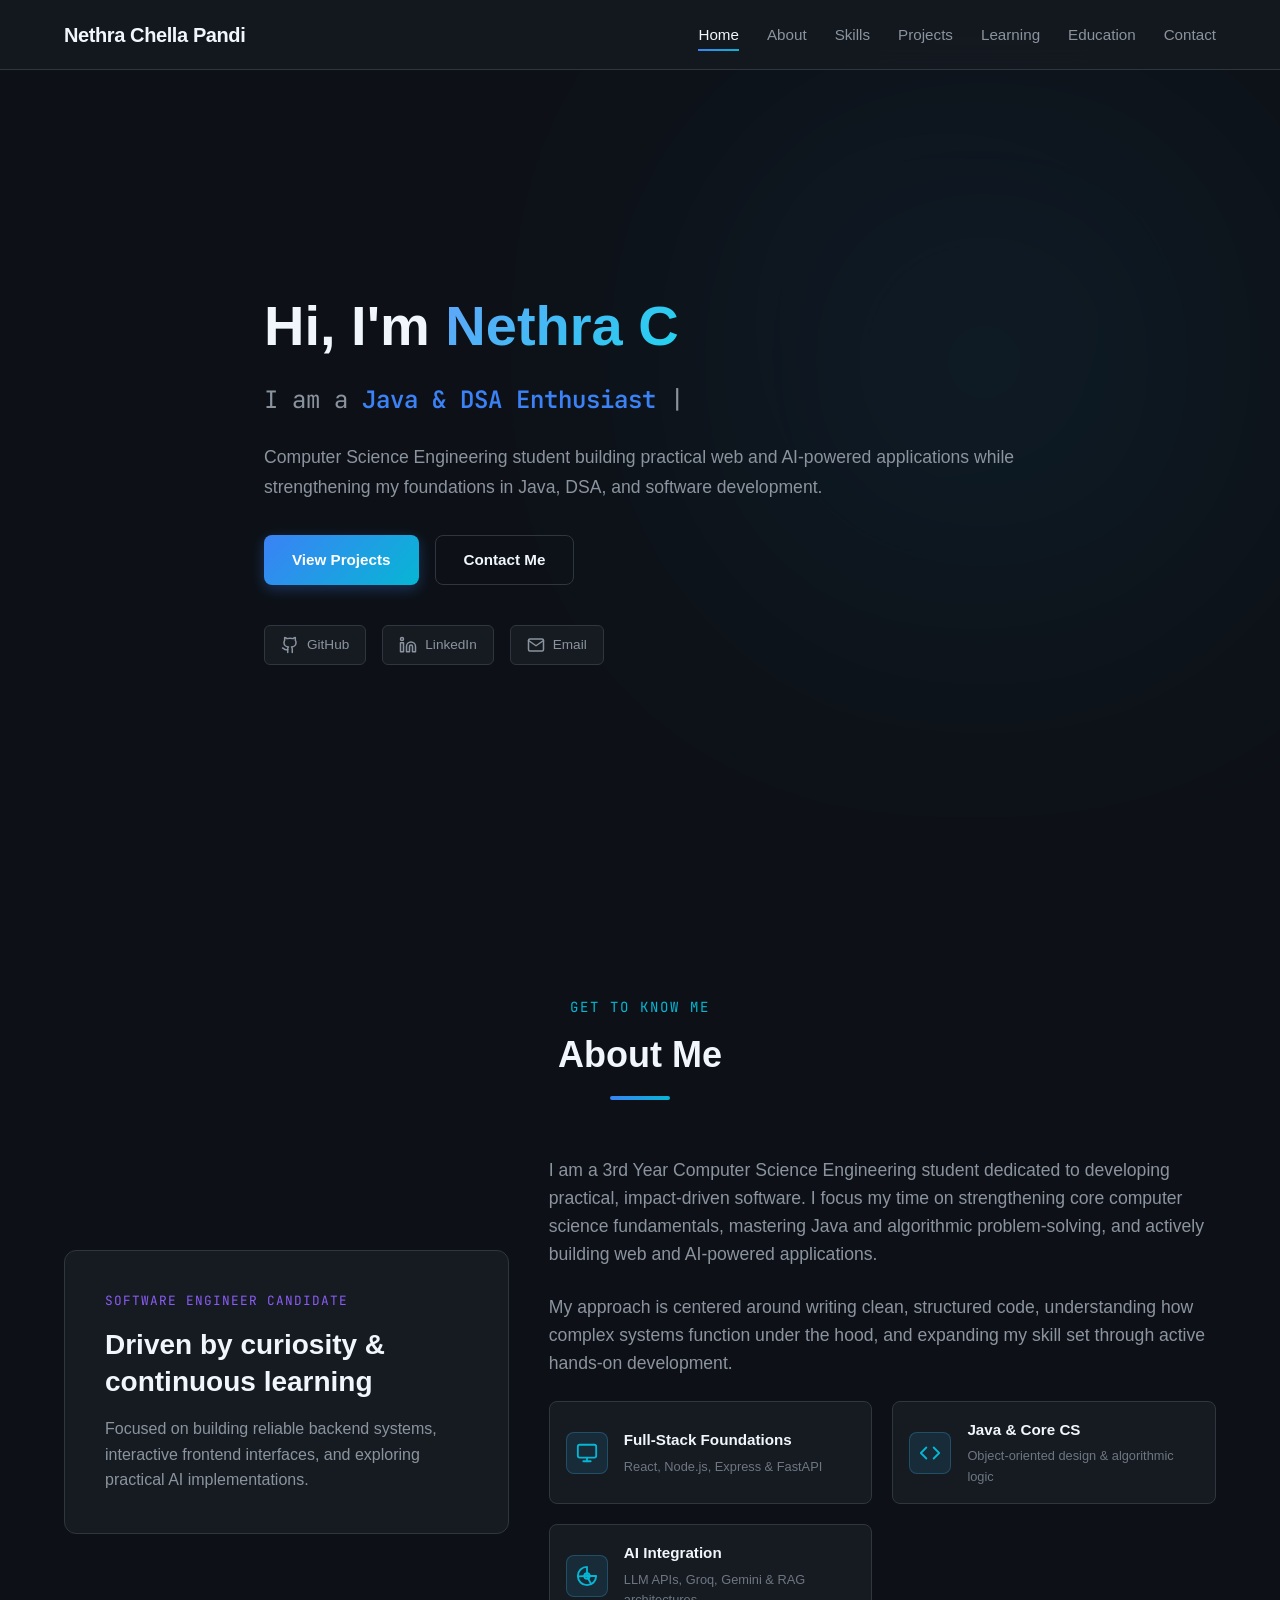
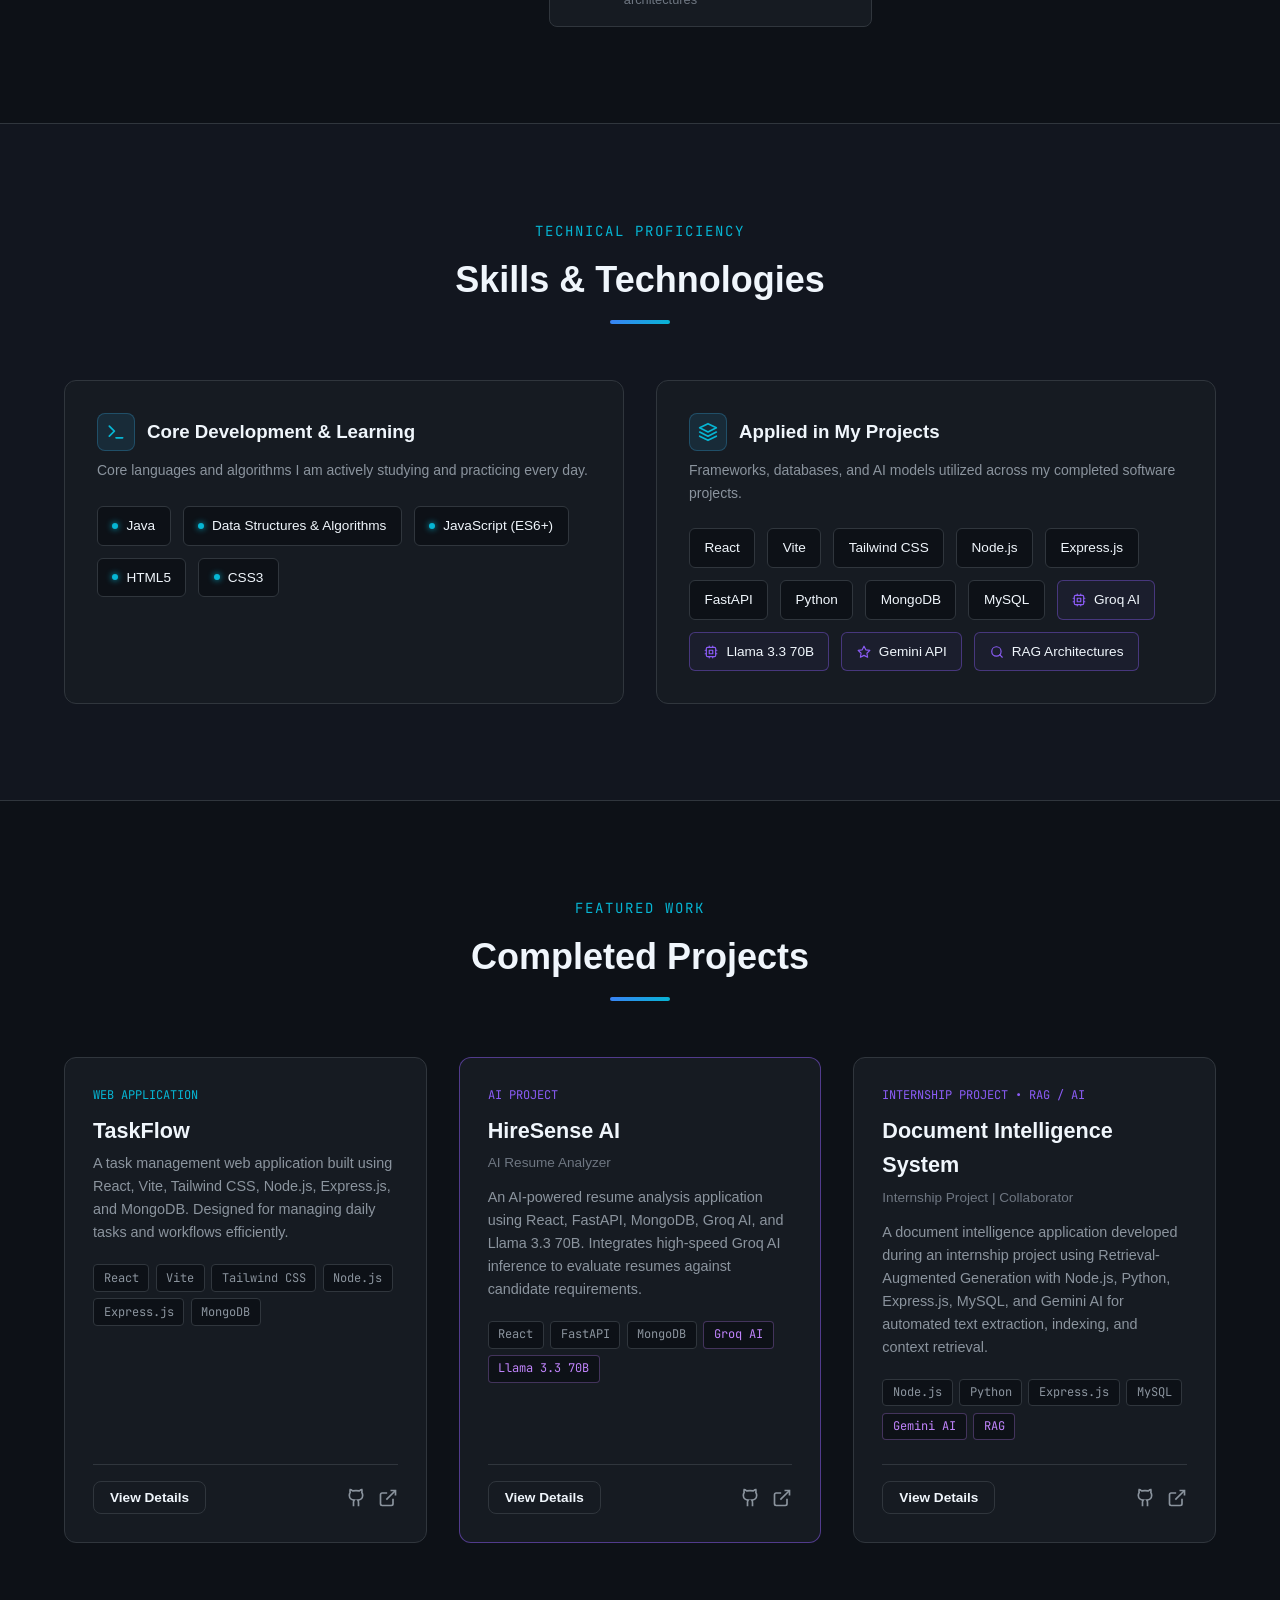
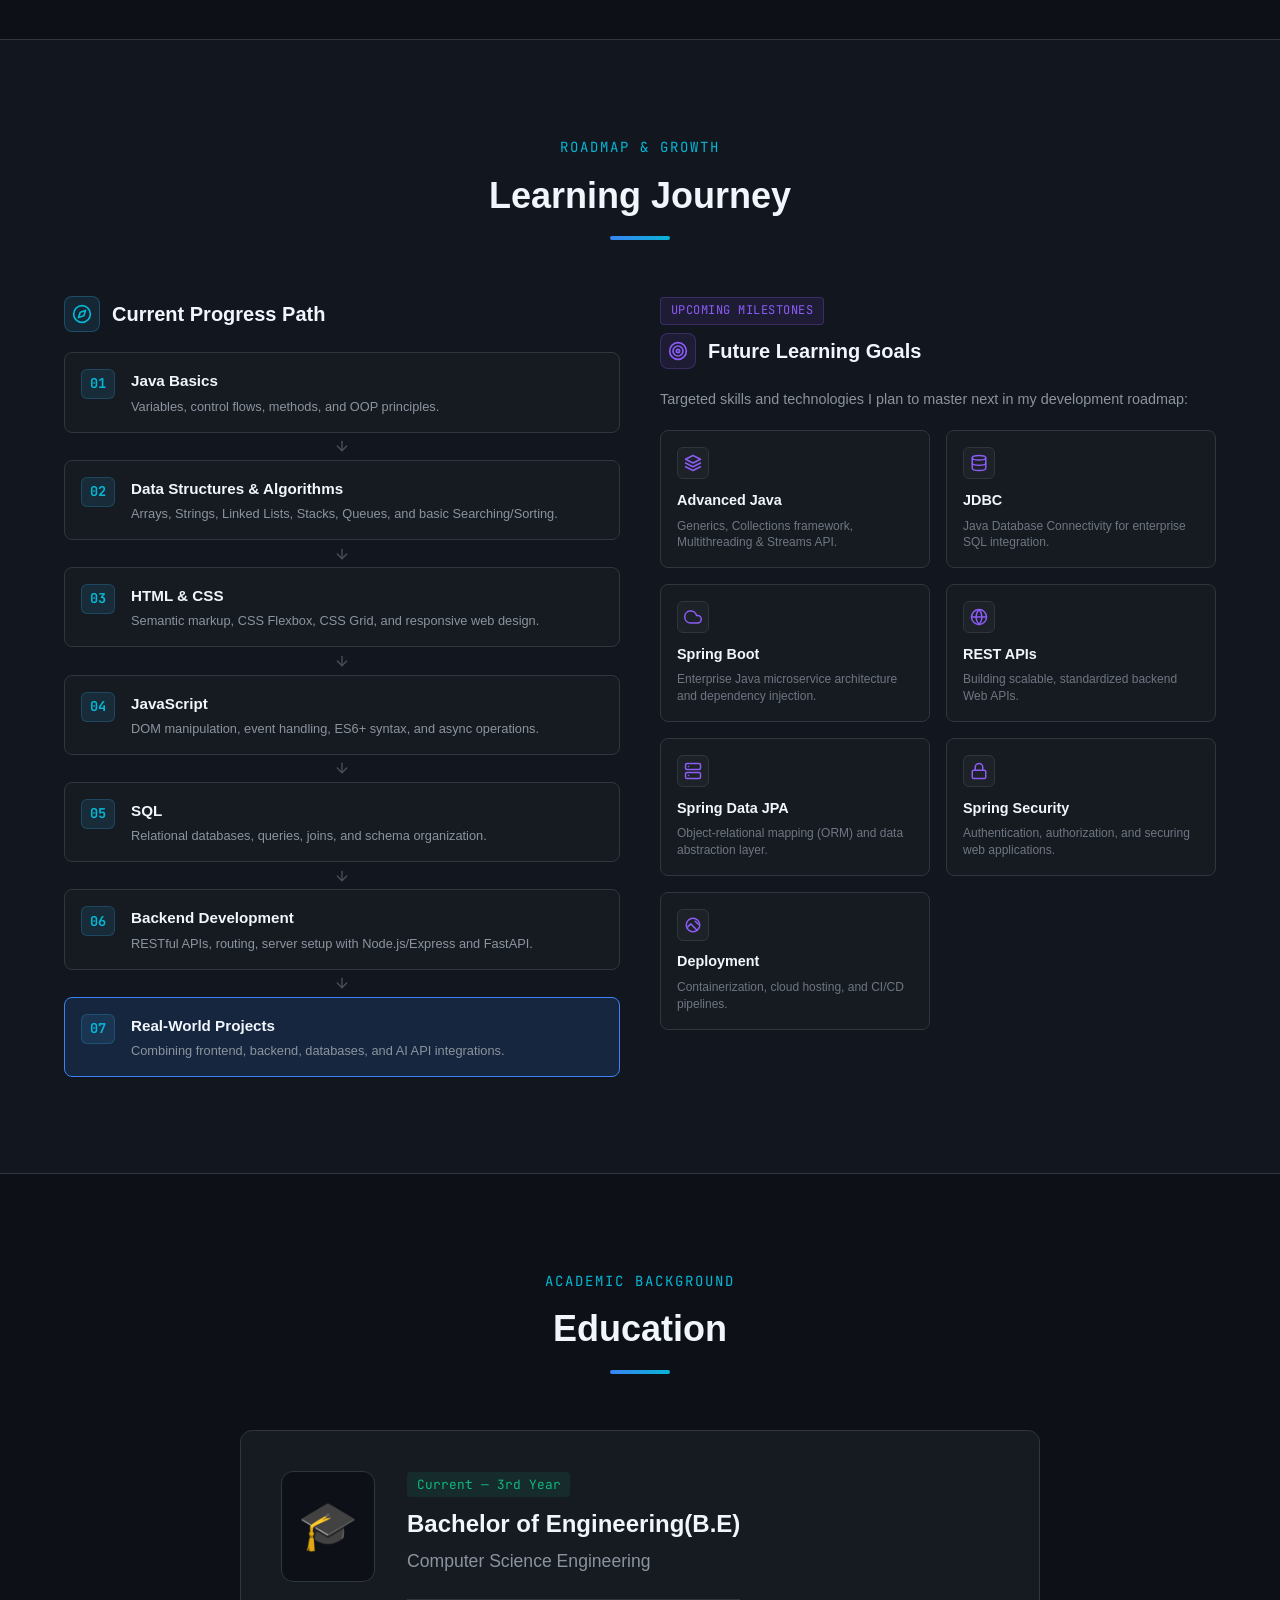
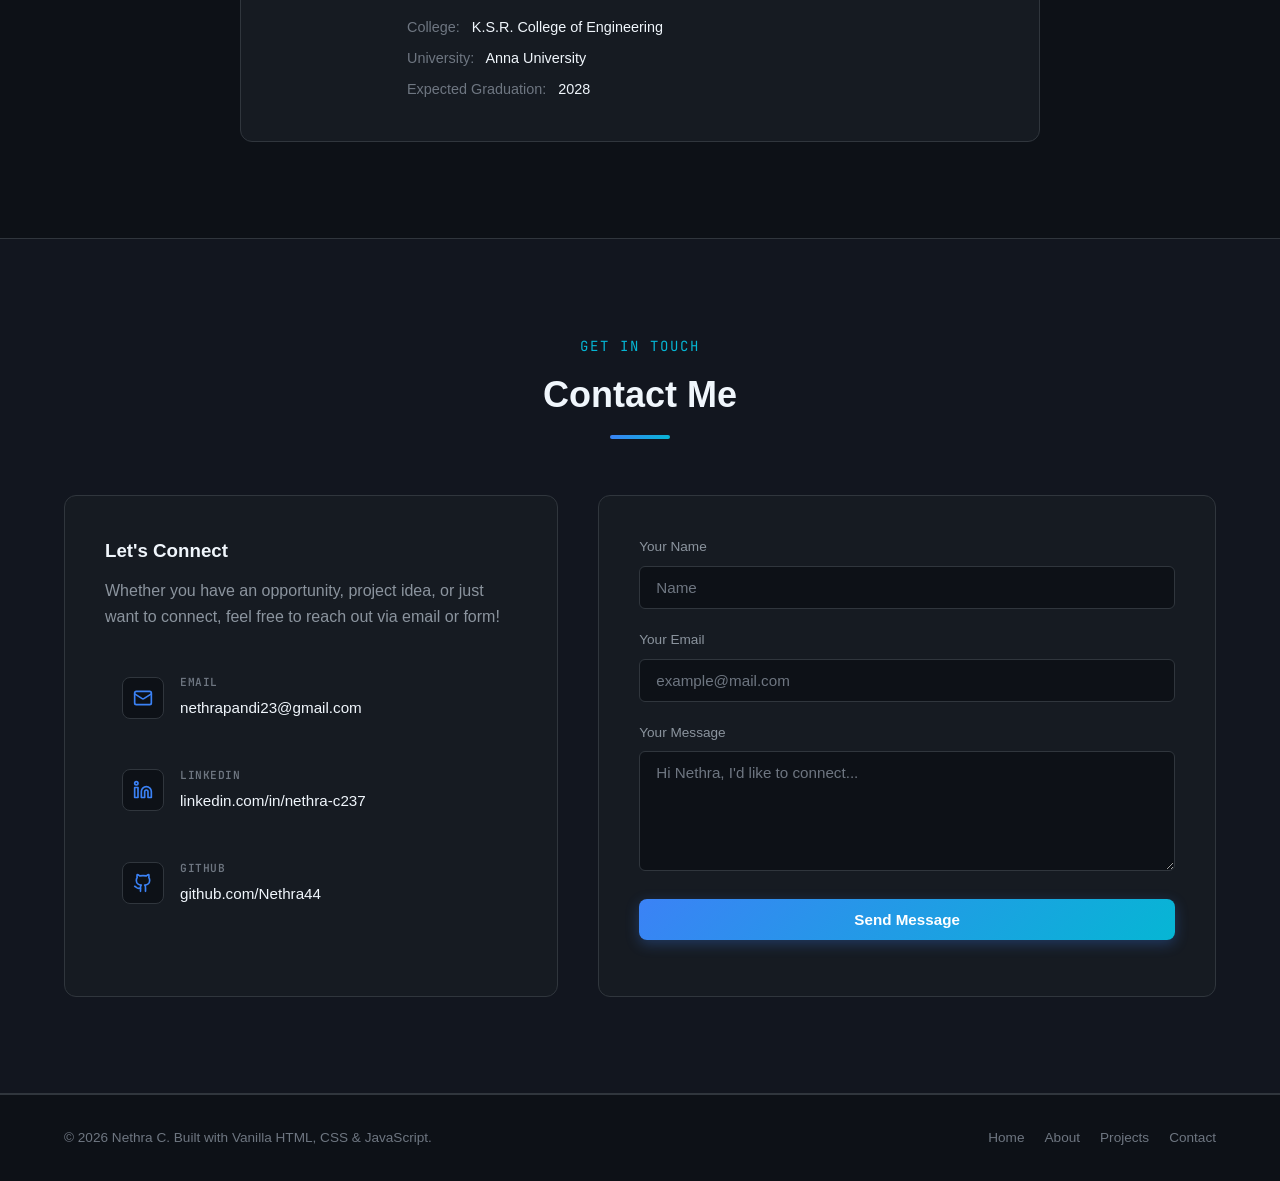
==== commit b7f155fa: "Updated style and logic" ====
--- a/index.html
+++ b/index.html
@@ -3,656 +3,60 @@
 <head>
     <meta charset="UTF-8">
     <meta name="viewport" content="width=device-width, initial-scale=1.0">
-    <meta name="description" content="Portfolio of Nethra C - Computer Science Engineering Student building practical web and AI-powered applications while strengthening foundations in Java, DSA, and software development.">
-    <title>Portfolio</title>
+    <meta name="description" content="Portfolio of Nethra C - Full-Stack Web Developer & Software Engineer">
+    <title>Nethra C | Portfolio</title>
     
-    <!-- Google Fonts: Inter & JetBrains Mono -->
+    <!-- Favicon -->
+    <link rel="icon" type="image/svg+xml" href="data:image/svg+xml,<svg xmlns='http://www.w3.org/2000/svg' viewBox='0 0 100 100'><text y='.9em' font-size='90'>⚡</text></svg>">
+
+    <!-- Google Fonts (Outfit + Plus Jakarta Sans + JetBrains Mono) -->
     <link rel="preconnect" href="https://fonts.googleapis.com">
     <link rel="preconnect" href="https://fonts.gstatic.com" crossorigin>
-    <link href="https://fonts.googleapis.com/css2?family=Inter:wght@300;400;500;600;700;800&family=JetBrains+Mono:wght@400;500;600&display=swap" rel="stylesheet">
+    <link href="https://fonts.googleapis.com/css2?family=JetBrains+Mono:wght@400;500&family=Outfit:wght@600;700;800&family=Plus+Jakarta+Sans:wght@400;500;600;700&display=swap" rel="stylesheet">
     
-    <!-- External CSS -->
+    <!-- Global CSS Stylesheet -->
     <link rel="stylesheet" href="style.css">
+
+    <!-- Component CSS Stylesheets -->
+    <link rel="stylesheet" href="components/nav/nav.css">
+    <link rel="stylesheet" href="components/hero/hero.css">
+    <link rel="stylesheet" href="components/about/about.css">
+    <link rel="stylesheet" href="components/skills/skills.css">
+    <link rel="stylesheet" href="components/projects/projects.css">
+    <link rel="stylesheet" href="components/learning/learning.css">
+    <link rel="stylesheet" href="components/education/education.css">
+    <link rel="stylesheet" href="components/contact/contact.css">
+    <link rel="stylesheet" href="components/footer/footer.css">
 </head>
 <body>
 
-    <!-- Header & Navigation -->
-    <header class="navbar-header" id="navbar">
-        <div class="container nav-container">
-            <a href="#home" class="nav-logo">
-                <span class="logo-accent">&lt;</span>Nethra C<span class="logo-accent"> /&gt;</span>
-            </a>
-            
-            <nav class="nav-menu" id="navMenu" aria-label="Main Navigation">
-                <ul class="nav-list">
-                    <li class="nav-item"><a href="#home" class="nav-link active">Home</a></li>
-                    <li class="nav-item"><a href="#about" class="nav-link">About</a></li>
-                    <li class="nav-item"><a href="#skills" class="nav-link">Skills</a></li>
-                    <li class="nav-item"><a href="#projects" class="nav-link">Projects</a></li>
-                    <li class="nav-item"><a href="#learning" class="nav-link">Learning</a></li>
-                    <li class="nav-item"><a href="#education" class="nav-link">Education</a></li>
-                    <li class="nav-item"><a href="#contact" class="nav-link">Contact</a></li>
-                </ul>
-            </nav>
-
-            <button class="hamburger-btn" id="hamburgerBtn" aria-label="Toggle menu" aria-expanded="false">
-                <span class="hamburger-bar"></span>
-                <span class="hamburger-bar"></span>
-                <span class="hamburger-bar"></span>
-            </button>
-        </div>
-    </header>
-
+    <!-- Modular Custom Web Components -->
+    <nav-component></nav-component>
+    
     <main>
-        <!-- Hero / Home Section -->
-        <section id="home" class="hero-section">
-            <div class="container hero-container">
-                <div class="hero-badge">
-                    <span class="badge-dot"></span>
-                    <span>Computer Science Engineering Student</span>
-                </div>
-                
-                <h1 class="hero-title">
-                    Hi, I'm <span class="gradient-text">Nethra C</span>
-                </h1>
-                
-                <div class="typing-container">
-                    <span class="typing-static">I am a </span>
-                    <span class="typing-text" id="typingText"></span>
-                    <span class="typing-cursor">|</span>
-                </div>
-                
-                <p class="hero-description">
-                    Computer Science Engineering student building practical web and AI-powered applications while strengthening my foundations in Java, DSA, and software development.
-                </p>
-                
-                <div class="hero-actions">
-                    <a href="#projects" class="btn btn-primary">View Projects</a>
-                    <a href="#contact" class="btn btn-outline">Contact Me</a>
-                </div>
-
-                <div class="social-links">
-                    <a href="https://github.com/Nethra44" target="_blank" rel="noopener noreferrer" class="social-icon-btn" aria-label="GitHub Profile">
-                        <svg class="icon" viewBox="0 0 24 24" fill="none" stroke="currentColor" stroke-width="2" stroke-linecap="round" stroke-linejoin="round">
-                            <path d="M15 22v-4a4.8 4.8 0 0 0-1-3.5c3 0 6-2 6-5.5.08-1.25-.27-2.48-1-3.5.28-1.15.28-2.35 0-3.5 0 0-1 0-3 1.5-2.64-.5-5.36-.5-8 0C6 2 5 2 5 2c-.3 1.15-.3 2.35 0 3.5A5.403 5.403 0 0 0 4 9c0 3.5 3 5.5 6 5.5-.39.49-.68 1.05-.85 1.65-.17.6-.22 1.23-.15 1.85v4"></path>
-                            <path d="M9 18c-4.51 2-5-2-7-2"></path>
-                        </svg>
-                        <span>GitHub</span>
-                    </a>
-                    <a href="https://linkedin.com/in/nethra-c237" target="_blank" rel="noopener noreferrer" class="social-icon-btn" aria-label="LinkedIn Profile">
-                        <svg class="icon" viewBox="0 0 24 24" fill="none" stroke="currentColor" stroke-width="2" stroke-linecap="round" stroke-linejoin="round">
-                            <path d="M16 8a6 6 0 0 1 6 6v7h-4v-7a2 2 0 0 0-2-2 2 2 0 0 0-2 2v7h-4v-7a6 6 0 0 1 6-6z"></path>
-                            <rect x="2" y="9" width="4" height="12"></rect>
-                            <circle cx="4" cy="4" r="2"></circle>
-                        </svg>
-                        <span>LinkedIn</span>
-                    </a>
-                    <a href="mailto:nethrapandi23@gmail.com" class="social-icon-btn" aria-label="Email Me">
-                        <svg class="icon" viewBox="0 0 24 24" fill="none" stroke="currentColor" stroke-width="2" stroke-linecap="round" stroke-linejoin="round">
-                            <path d="M4 4h16c1.1 0 2 .9 2 2v12c0 1.1-.9 2-2 2H4c-1.1 0-2-.9-2-2V6c0-1.1.9-2 2-2z"></path>
-                            <polyline points="22,6 12,13 2,6"></polyline>
-                        </svg>
-                        <span>Email</span>
-                    </a>
-                </div>
-            </div>
-            <div class="hero-bg-glow"></div>
-        </section>
-
-        <!-- About Section -->
-        <section id="about" class="section reveal">
-            <div class="container">
-                <div class="section-header">
-                    <span class="section-subtitle">Get To Know Me</span>
-                    <h2 class="section-title">About Me</h2>
-                    <div class="section-line"></div>
-                </div>
-
-                <div class="about-grid">
-                    <div class="about-card theme-card">
-                        <div class="theme-badge">Core Philosophy</div>
-                        <h3 class="theme-headline">"Learning by building."</h3>
-                        <p class="theme-text">
-                            I believe the best way to master software engineering is to apply concepts directly through hands-on project development.
-                        </p>
-                    </div>
-
-                    <div class="about-content">
-                        <p class="about-paragraph">
-                            I am a <strong>3rd-year Computer Science Engineering student</strong> passionate about designing clean, practical applications and strengthening my core computer science foundations.
-                        </p>
-                        
-                        <div class="about-highlights">
-                            <div class="highlight-item">
-                                <div class="highlight-icon">💻</div>
-                                <div>
-                                    <h4>3rd-Year CSE Student</h4>
-                                    <p>Actively building academic and personal projects while mastering computer science fundamentals.</p>
-                                </div>
-                            </div>
-
-                            <div class="highlight-item">
-                                <div class="highlight-icon">☕</div>
-                                <div>
-                                    <h4>Java &amp; DSA Focus</h4>
-                                    <p>Strengthening core programming, object-oriented concepts, and problem-solving abilities.</p>
-                                </div>
-                            </div>
-
-                            <div class="highlight-item">
-                                <div class="highlight-icon">🌐</div>
-                                <div>
-                                    <h4>Web &amp; Backend Development</h4>
-                                    <p>Learning modern web technologies and creating full-stack project architectures.</p>
-                                </div>
-                            </div>
-
-                            <div class="highlight-item">
-                                <div class="highlight-icon">🤖</div>
-                                <div>
-                                    <h4>Exploring AI Integration</h4>
-                                    <p>Integrating modern LLMs and RAG pipelines into web applications for real-world utility.</p>
-                                </div>
-                            </div>
-                        </div>
-                    </div>
-                </div>
-            </div>
-        </section>
-
-        <!-- Skills Section -->
-        <section id="skills" class="section bg-alt reveal">
-            <div class="container">
-                <div class="section-header">
-                    <span class="section-subtitle">Technical Proficiency</span>
-                    <h2 class="section-title">Skills &amp; Technologies</h2>
-                    <div class="section-line"></div>
-                </div>
-
-                <div class="skills-wrapper">
-                    <!-- Currently Learning -->
-                    <div class="skills-category">
-                        <div class="category-header">
-                            <span class="category-icon">🌱</span>
-                            <h3>Currently Learning</h3>
-                        </div>
-                        <p class="category-desc">Core languages and algorithms I am actively studying and practicing every day.</p>
-
-                        <div class="badges-grid">
-                            <div class="tech-badge learning-badge">
-                                <span class="badge-icon">☕</span>
-                                <span class="badge-name">Java</span>
-                            </div>
-                            <div class="tech-badge learning-badge">
-                                <span class="badge-icon">⚡</span>
-                                <span class="badge-name">DSA</span>
-                            </div>
-                            <div class="tech-badge learning-badge">
-                                <span class="badge-icon">📜</span>
-                                <span class="badge-name">JavaScript</span>
-                            </div>
-                            <div class="tech-badge learning-badge">
-                                <span class="badge-icon">🌐</span>
-                                <span class="badge-name">HTML</span>
-                            </div>
-                            <div class="tech-badge learning-badge">
-                                <span class="badge-icon">🎨</span>
-                                <span class="badge-name">CSS</span>
-                            </div>
-                        </div>
-                    </div>
-
-                    <!-- Used in My Projects -->
-                    <div class="skills-category">
-                        <div class="category-header">
-                            <span class="category-icon">🛠️</span>
-                            <h3>Used in My Projects</h3>
-                        </div>
-                        <p class="category-desc">Frameworks, databases, and AI models utilized across my completed software projects.</p>
-
-                        <div class="badges-grid">
-                            <div class="tech-badge project-badge">
-                                <span class="badge-icon">⚛️</span>
-                                <span class="badge-name">React</span>
-                            </div>
-                            <div class="tech-badge project-badge">
-                                <span class="badge-icon">⚡</span>
-                                <span class="badge-name">Vite</span>
-                            </div>
-                            <div class="tech-badge project-badge">
-                                <span class="badge-icon">💨</span>
-                                <span class="badge-name">Tailwind CSS</span>
-                            </div>
-                            <div class="tech-badge project-badge">
-                                <span class="badge-icon">🟢</span>
-                                <span class="badge-name">Node.js</span>
-                            </div>
-                            <div class="tech-badge project-badge">
-                                <span class="badge-icon">🚀</span>
-                                <span class="badge-name">Express.js</span>
-                            </div>
-                            <div class="tech-badge project-badge">
-                                <span class="badge-icon">⚡</span>
-                                <span class="badge-name">FastAPI</span>
-                            </div>
-                            <div class="tech-badge project-badge">
-                                <span class="badge-icon">🐍</span>
-                                <span class="badge-name">Python</span>
-                            </div>
-                            <div class="tech-badge project-badge">
-                                <span class="badge-icon">🍃</span>
-                                <span class="badge-name">MongoDB</span>
-                            </div>
-                            <div class="tech-badge project-badge">
-                                <span class="badge-icon">🐬</span>
-                                <span class="badge-name">MySQL</span>
-                            </div>
-                            <div class="tech-badge ai-badge">
-                                <span class="badge-icon">🤖</span>
-                                <span class="badge-name">Groq AI</span>
-                            </div>
-                            <div class="tech-badge ai-badge">
-                                <span class="badge-icon">🦙</span>
-                                <span class="badge-name">Llama 3.3 70B</span>
-                            </div>
-                            <div class="tech-badge ai-badge">
-                                <span class="badge-icon">✨</span>
-                                <span class="badge-name">Gemini AI</span>
-                            </div>
-                            <div class="tech-badge ai-badge">
-                                <span class="badge-icon">🔍</span>
-                                <span class="badge-name">RAG</span>
-                            </div>
-                        </div>
-                    </div>
-                </div>
-            </div>
-        </section>
-
-        <!-- Projects Section -->
-        <section id="projects" class="section reveal">
-            <div class="container">
-                <div class="section-header">
-                    <span class="section-subtitle">Featured Work</span>
-                    <h2 class="section-title">Completed Projects</h2>
-                    <div class="section-line"></div>
-                </div>
-
-                <div class="projects-grid">
-
-                    <!-- Project 1: TaskFlow -->
-                    <article class="project-card">
-                        <div class="project-card-header">
-                            <div class="project-tag">Web Application</div>
-                            <h3 class="project-title">TaskFlow</h3>
-                        </div>
-                        <div class="project-card-body">
-                            <p class="project-description">
-                                A task management web application built using React, Vite, Tailwind CSS, Node.js, Express.js, and MongoDB. Designed for managing daily tasks and workflows efficiently.
-                            </p>
-                            <div class="project-tech-stack">
-                                <span class="tech-pill">React</span>
-                                <span class="tech-pill">Vite</span>
-                                <span class="tech-pill">Tailwind CSS</span>
-                                <span class="tech-pill">Node.js</span>
-                                <span class="tech-pill">Express.js</span>
-                                <span class="tech-pill">MongoDB</span>
-                            </div>
-                        </div>
-                        <div class="project-card-footer">
-                            <button class="btn btn-sm btn-outline btn-details" data-project="taskflow">
-                                View Details
-                            </button>
-                            <div class="project-links">
-                                <a href="https://github.com/Nethra44/taskflow" target="_blank" rel="noopener noreferrer" class="link-icon" aria-label="TaskFlow GitHub Repository">
-                                    <svg viewBox="0 0 24 24" fill="none" stroke="currentColor" stroke-width="2"><path d="M15 22v-4a4.8 4.8 0 0 0-1-3.5c3 0 6-2 6-5.5.08-1.25-.27-2.48-1-3.5.28-1.15.28-2.35 0-3.5 0 0-1 0-3 1.5-2.64-.5-5.36-.5-8 0C6 2 5 2 5 2c-.3 1.15-.3 2.35 0 3.5A5.403 5.403 0 0 0 4 9c0 3.5 3 5.5 6 5.5-.39.49-.68 1.05-.85 1.65-.17.6-.22 1.23-.15 1.85v4"></path></svg>
-                                </a>
-                                <a href="https://[YOUR-TASKFLOW-DEMO].example.com" target="_blank" rel="noopener noreferrer" class="link-icon" aria-label="TaskFlow Live Demo">
-                                    <svg viewBox="0 0 24 24" fill="none" stroke="currentColor" stroke-width="2"><path d="M18 13v6a2 2 0 0 1-2 2H5a2 2 0 0 1-2-2V8a2 2 0 0 1 2-2h6"></path><polyline points="15 3 21 3 21 9"></polyline><line x1="10" y1="14" x2="21" y2="3"></line></svg>
-                                </a>
-                            </div>
-                        </div>
-                    </article>
-
-                    <!-- Project 2: HireSense AI -->
-                    <article class="project-card highlight-card">
-                        <div class="project-card-header">
-                            <div class="project-tag ai-tag">AI Project</div>
-                            <h3 class="project-title">HireSense AI</h3>
-                            <span class="project-subtitle">AI Resume Analyzer</span>
-                        </div>
-                        <div class="project-card-body">
-                            <p class="project-description">
-                                An AI-powered resume analysis application using React, FastAPI, MongoDB, Groq AI, and Llama 3.3 70B. Integrates high-speed Groq AI inference to evaluate resumes against candidate requirements.
-                            </p>
-                            <div class="project-tech-stack">
-                                <span class="tech-pill">React</span>
-                                <span class="tech-pill">FastAPI</span>
-                                <span class="tech-pill">MongoDB</span>
-                                <span class="tech-pill ai-pill">Groq AI</span>
-                                <span class="tech-pill ai-pill">Llama 3.3 70B</span>
-                            </div>
-                        </div>
-                        <div class="project-card-footer">
-                            <button class="btn btn-sm btn-outline btn-details" data-project="hiresense">
-                                View Details
-                            </button>
-                            <div class="project-links">
-                                <a href="https://github.com/Nethra44/hiresense-ai" target="_blank" rel="noopener noreferrer" class="link-icon" aria-label="HireSense AI GitHub Repository">
-                                    <svg viewBox="0 0 24 24" fill="none" stroke="currentColor" stroke-width="2"><path d="M15 22v-4a4.8 4.8 0 0 0-1-3.5c3 0 6-2 6-5.5.08-1.25-.27-2.48-1-3.5.28-1.15.28-2.35 0-3.5 0 0-1 0-3 1.5-2.64-.5-5.36-.5-8 0C6 2 5 2 5 2c-.3 1.15-.3 2.35 0 3.5A5.403 5.403 0 0 0 4 9c0 3.5 3 5.5 6 5.5-.39.49-.68 1.05-.85 1.65-.17.6-.22 1.23-.15 1.85v4"></path></svg>
-                                </a>
-                                <a href="https://[YOUR-HIRESENSE-DEMO].example.com" target="_blank" rel="noopener noreferrer" class="link-icon" aria-label="HireSense AI Live Demo">
-                                    <svg viewBox="0 0 24 24" fill="none" stroke="currentColor" stroke-width="2"><path d="M18 13v6a2 2 0 0 1-2 2H5a2 2 0 0 1-2-2V8a2 2 0 0 1 2-2h6"></path><polyline points="15 3 21 3 21 9"></polyline><line x1="10" y1="14" x2="21" y2="3"></line></svg>
-                                </a>
-                            </div>
-                        </div>
-                    </article>
-
-                    <!-- Project 3: Document Intelligence System -->
-                    <article class="project-card">
-                        <div class="project-card-header">
-                            <div class="project-tag ai-tag">RAG / AI Application</div>
-                            <h3 class="project-title">Document Intelligence System</h3>
-                        </div>
-                        <div class="project-card-body">
-                            <p class="project-description">
-                                A document intelligence application using Retrieval-Augmented Generation with Node.js, Python, Express.js, MySQL, and Gemini AI for automated text extraction, indexing, and context retrieval.
-                            </p>
-                            <div class="project-tech-stack">
-                                <span class="tech-pill">Node.js</span>
-                                <span class="tech-pill">Python</span>
-                                <span class="tech-pill">Express.js</span>
-                                <span class="tech-pill">MySQL</span>
-                                <span class="tech-pill ai-pill">Gemini AI</span>
-                                <span class="tech-pill ai-pill">RAG</span>
-                            </div>
-                        </div>
-                        <div class="project-card-footer">
-                            <button class="btn btn-sm btn-outline btn-details" data-project="docintel">
-                                View Details
-                            </button>
-                            <div class="project-links">
-                                <a href="https://github.com/Nethra44/document-intelligence" target="_blank" rel="noopener noreferrer" class="link-icon" aria-label="Document Intelligence System GitHub Repository">
-                                    <svg viewBox="0 0 24 24" fill="none" stroke="currentColor" stroke-width="2"><path d="M15 22v-4a4.8 4.8 0 0 0-1-3.5c3 0 6-2 6-5.5.08-1.25-.27-2.48-1-3.5.28-1.15.28-2.35 0-3.5 0 0-1 0-3 1.5-2.64-.5-5.36-.5-8 0C6 2 5 2 5 2c-.3 1.15-.3 2.35 0 3.5A5.403 5.403 0 0 0 4 9c0 3.5 3 5.5 6 5.5-.39.49-.68 1.05-.85 1.65-.17.6-.22 1.23-.15 1.85v4"></path></svg>
-                                </a>
-                                <a href="https://[YOUR-DOCINTEL-DEMO].example.com" target="_blank" rel="noopener noreferrer" class="link-icon" aria-label="Document Intelligence System Live Demo">
-                                    <svg viewBox="0 0 24 24" fill="none" stroke="currentColor" stroke-width="2"><path d="M18 13v6a2 2 0 0 1-2 2H5a2 2 0 0 1-2-2V8a2 2 0 0 1 2-2h6"></path><polyline points="15 3 21 3 21 9"></polyline><line x1="10" y1="14" x2="21" y2="3"></line></svg>
-                                </a>
-                            </div>
-                        </div>
-                    </article>
-
-                </div>
-            </div>
-        </section>
-
-        <!-- Learning Journey Section -->
-        <section id="learning" class="section bg-alt reveal">
-            <div class="container">
-                <div class="section-header">
-                    <span class="section-subtitle">Roadmap &amp; Growth</span>
-                    <h2 class="section-title">Learning Journey</h2>
-                    <div class="section-line"></div>
-                </div>
-
-                <div class="journey-container">
-                    <!-- Current Journey -->
-                    <div class="journey-block">
-                        <h3 class="journey-block-title">
-                            <span class="journey-icon">🚀</span> Current Progress Path
-                        </h3>
-
-                        <div class="roadmap-timeline">
-                            <div class="timeline-step">
-                                <div class="step-number">01</div>
-                                <div class="step-content">
-                                    <h4>Java Basics</h4>
-                                    <p>Variables, control flows, methods, and OOP principles.</p>
-                                </div>
-                            </div>
-                            <div class="timeline-arrow">↓</div>
-
-                            <div class="timeline-step">
-                                <div class="step-number">02</div>
-                                <div class="step-content">
-                                    <h4>Data Structures &amp; Algorithms</h4>
-                                    <p>Arrays, Strings, Linked Lists, Stacks, Queues, and basic Searching/Sorting.</p>
-                                </div>
-                            </div>
-                            <div class="timeline-arrow">↓</div>
-
-                            <div class="timeline-step">
-                                <div class="step-number">03</div>
-                                <div class="step-content">
-                                    <h4>HTML &amp; CSS</h4>
-                                    <p>Semantic markup, CSS Flexbox, CSS Grid, and responsive web design.</p>
-                                </div>
-                            </div>
-                            <div class="timeline-arrow">↓</div>
-
-                            <div class="timeline-step">
-                                <div class="step-number">04</div>
-                                <div class="step-content">
-                                    <h4>JavaScript</h4>
-                                    <p>DOM manipulation, event handling, ES6+ syntax, and async operations.</p>
-                                </div>
-                            </div>
-                            <div class="timeline-arrow">↓</div>
-
-                            <div class="timeline-step">
-                                <div class="step-number">05</div>
-                                <div class="step-content">
-                                    <h4>SQL</h4>
-                                    <p>Relational databases, queries, joins, and schema organization.</p>
-                                </div>
-                            </div>
-                            <div class="timeline-arrow">↓</div>
-
-                            <div class="timeline-step">
-                                <div class="step-number">06</div>
-                                <div class="step-content">
-                                    <h4>Backend Development</h4>
-                                    <p>RESTful APIs, routing, server setup with Node.js/Express and FastAPI.</p>
-                                </div>
-                            </div>
-                            <div class="timeline-arrow">↓</div>
-
-                            <div class="timeline-step step-highlight">
-                                <div class="step-number">07</div>
-                                <div class="step-content">
-                                    <h4>Real-World Projects</h4>
-                                    <p>Combining frontend, backend, databases, and AI API integrations.</p>
-                                </div>
-                            </div>
-                        </div>
-                    </div>
-
-                    <!-- Future Goals -->
-                    <div class="journey-block">
-                        <div class="future-badge">Upcoming Milestones</div>
-                        <h3 class="journey-block-title">
-                            <span class="journey-icon">🎯</span> Future Learning Goals
-                        </h3>
-                        <p class="future-intro">Targeted skills and technologies I plan to master next in my development roadmap:</p>
-
-                        <div class="future-grid">
-                            <div class="future-card">
-                                <span class="future-icon">☕</span>
-                                <h4>Advanced Java</h4>
-                                <p>Generics, Collections framework, Multithreading &amp; Streams API.</p>
-                            </div>
-                            <div class="future-card">
-                                <span class="future-icon">🔌</span>
-                                <h4>JDBC</h4>
-                                <p>Java Database Connectivity for enterprise SQL integration.</p>
-                            </div>
-                            <div class="future-card">
-                                <span class="future-icon">🍃</span>
-                                <h4>Spring Boot</h4>
-                                <p>Enterprise Java microservice architecture and dependency injection.</p>
-                            </div>
-                            <div class="future-card">
-                                <span class="future-icon">🌐</span>
-                                <h4>REST APIs</h4>
-                                <p>Building scalable, standardized backend Web APIs.</p>
-                            </div>
-                            <div class="future-card">
-                                <span class="future-icon">🗄️</span>
-                                <h4>Spring Data JPA</h4>
-                                <p>Object-relational mapping (ORM) and data abstraction layer.</p>
-                            </div>
-                            <div class="future-card">
-                                <span class="future-icon">🔒</span>
-                                <h4>Spring Security</h4>
-                                <p>Authentication, authorization, and securing web applications.</p>
-                            </div>
-                            <div class="future-card">
-                                <span class="future-icon">☁️</span>
-                                <h4>Deployment</h4>
-                                <p>Containerization, cloud hosting, and CI/CD pipelines.</p>
-                            </div>
-                        </div>
-                    </div>
-                </div>
-            </div>
-        </section>
-
-        <!-- Education Section -->
-        <section id="education" class="section reveal">
-            <div class="container">
-                <div class="section-header">
-                    <span class="section-subtitle">Academic Background</span>
-                    <h2 class="section-title">Education</h2>
-                    <div class="section-line"></div>
-                </div>
-
-                <div class="education-card">
-                    <div class="edu-icon">🎓</div>
-                    <div class="edu-details">
-                        <span class="edu-year-badge">Current — 3rd Year</span>
-                        <h3 class="edu-degree">Bachelor of Technology (B.Tech)</h3>
-                        <h4 class="edu-field">Computer Science Engineering</h4>
-                        
-                        <div class="edu-meta">
-                            <div class="edu-meta-item">
-                                <span class="meta-label">College:</span>
-                                <span class="meta-value">K.S.R. College of Engineering</span>
-                            </div>
-                            <div class="edu-meta-item">
-                                <span class="meta-label">University:</span>
-                                <span class="meta-value">Anna University</span>
-                            </div>
-                            <div class="edu-meta-item">
-                                <span class="meta-label">Expected Graduation:</span>
-                                <span class="meta-value">2028</span>
-                            </div>
-                        </div>
-                    </div>
-                </div>
-            </div>
-        </section>
-
-        <!-- Contact Section -->
-        <section id="contact" class="section bg-alt reveal">
-            <div class="container">
-                <div class="section-header">
-                    <span class="section-subtitle">Let's Connect</span>
-                    <h2 class="section-title">Contact Me</h2>
-                    <div class="section-line"></div>
-                </div>
-
-                <div class="contact-grid">
-                    <!-- Contact Info -->
-                    <div class="contact-info-card">
-                        <h3>Get In Touch</h3>
-                        <p class="contact-intro">
-                            I am always open to discussing new learning opportunities, projects, or feedback. Feel free to connect!
-                        </p>
-
-                        <div class="contact-methods">
-                            <div class="contact-item">
-                                <div class="contact-icon">✉️</div>
-                                <div>
-                                    <span class="contact-label">Email</span>
-                                    <a href="mailto:nethrapandi23@gmail.com" class="contact-value">nethrapandi23@gmail.com</a>
-                                </div>
-                            </div>
-
-                            <div class="contact-item">
-                                <div class="contact-icon">💻</div>
-                                <div>
-                                    <span class="contact-label">GitHub</span>
-                                    <a href="https://github.com/Nethra44" target="_blank" rel="noopener noreferrer" class="contact-value">github.com/Nethra44</a>
-                                </div>
-                            </div>
-
-                            <div class="contact-item">
-                                <div class="contact-icon">🔗</div>
-                                <div>
-                                    <span class="contact-label">LinkedIn</span>
-                                    <a href="https://linkedin.com/in/nethra-c237" target="_blank" rel="noopener noreferrer" class="contact-value">linkedin.com/in/nethra-237</a>
-                                </div>
-                            </div>
-                        </div>
-                    </div>
-
-                    <!-- Form -->
-                    <div class="contact-form-card">
-                        <form id="contactForm" class="contact-form" novalidate>
-                            <div class="form-group">
-                                <label for="name" class="form-label">Your Name</label>
-                                <input type="text" id="name" name="name" class="form-control" placeholder="Enter your name" required>
-                                <span class="error-msg" id="nameError">Please enter your name.</span>
-                            </div>
-
-                            <div class="form-group">
-                                <label for="email" class="form-label">nethrapandi23@gmail.com</label>
-                                <input type="email" id="email" name="email" class="form-control" placeholder="Enter your email address" required>
-                                <span class="error-msg" id="emailError">Please enter a valid email address.</span>
-                            </div>
-
-                            <div class="form-group">
-                                <label for="message" class="form-label">Your Message</label>
-                                <textarea id="message" name="message" class="form-control" rows="5" placeholder="Write your message here..." required></textarea>
-                                <span class="error-msg" id="messageError">Please enter a message.</span>
-                            </div>
-
-                            <button type="submit" class="btn btn-primary btn-block" id="submitBtn">
-                                <span>Send Message</span>
-                            </button>
-
-                            <div class="form-status" id="formStatus" aria-live="polite"></div>
-                        </form>
-                    </div>
-                </div>
-            </div>
-        </section>
+        <hero-component></hero-component>
+        <about-component></about-component>
+        <skills-component></skills-component>
+        <projects-component></projects-component>
+        <learning-component></learning-component>
+        <education-component></education-component>
+        <contact-component></contact-component>
     </main>
 
-    <!-- Footer -->
-    <footer class="footer">
-        <div class="container footer-container">
-            <p>&copy; <span id="currentYear"></span> [YOUR NAME]. Built with Vanilla HTML, CSS &amp; JavaScript.</p>
-            <div class="footer-links">
-                <a href="#home">Home</a>
-                <a href="#about">About</a>
-                <a href="#projects">Projects</a>
-                <a href="#contact">Contact</a>
-            </div>
-        </div>
-    </footer>
+    <footer-component></footer-component>
 
-    <!-- Project Details Modal -->
-    <div class="modal-overlay" id="projectModal" aria-hidden="true" role="dialog">
-        <div class="modal-content">
-            <button class="modal-close" id="modalClose" aria-label="Close modal">&times;</button>
-            <div class="modal-body" id="modalBody">
-                <!-- Content injected via JavaScript -->
-            </div>
-        </div>
-    </div>
+    <!-- Component Script Modules (Deferred for fast page rendering) -->
+    <script src="components/nav/nav.js" defer></script>
+    <script src="components/hero/hero.js" defer></script>
+    <script src="components/about/about.js" defer></script>
+    <script src="components/skills/skills.js" defer></script>
+    <script src="components/projects/projects.js" defer></script>
+    <script src="components/learning/learning.js" defer></script>
+    <script src="components/education/education.js" defer></script>
+    <script src="components/contact/contact.js" defer></script>
+    <script src="components/footer/footer.js" defer></script>
 
-    <!-- External JS -->
-    <script src="script.js"></script>
+    <!-- Global App Controller Script -->
+    <script src="script.js" defer></script>
 </body>
-</html>
+</html>
--- a/style.css
+++ b/style.css
@@ -1,57 +1,35 @@
-/* ==========================================================================
-   PORTFOLIO STYLESHEET
-   Built with Vanilla CSS3 (Custom Variables, Flexbox, Grid, Glassmorphism)
-   ========================================================================== */
+:root {
+    --bg-dark: #0d1117;
+    --bg-card: #161b22;
+    --bg-alt: #12161f;
+    --bg-glass: rgba(22, 27, 34, 0.75);
+    
+    --border-color: #30363d;
+    --border-highlight: #3b82f6;
 
-/* --------------------------------------------------------------------------
-   1. DESIGN SYSTEM & VARIABLES
-   -------------------------------------------------------------------------- */
-:root {
-    /* Color Palette */
-    --bg-main: #0a0e17;
-    --bg-alt: #0d1322;
-    --bg-card: #131b2e;
-    --bg-card-hover: #18233c;
-    --bg-glass: rgba(19, 27, 46, 0.7);
-    --bg-input: #090e18;
+    --text-primary: #f0f6fc;
+    --text-secondary: #8b949e;
+    --text-muted: #6e7681;
 
-    /* Accent & Gradients */
-    --primary: #6366f1;
-    --primary-hover: #4f46e5;
-    --primary-light: rgba(99, 102, 241, 0.15);
+    --accent-blue: #3b82f6;
     --accent-cyan: #06b6d4;
     --accent-purple: #8b5cf6;
-    --gradient-primary: linear-gradient(135deg, #6366f1 0%, #06b6d4 100%);
-    --gradient-glow: radial-gradient(circle, rgba(99, 102, 241, 0.15) 0%, rgba(10, 14, 23, 0) 70%);
+    --accent-green: #10b981;
+    --accent-glow: rgba(59, 130, 246, 0.15);
 
-    /* Typography */
-    --font-sans: 'Inter', -apple-system, BlinkMacSystemFont, 'Segoe UI', Roboto, sans-serif;
+    --gradient-primary: linear-gradient(135deg, #3b82f6 0%, #06b6d4 100%);
+    --gradient-text: linear-gradient(135deg, #60a5fa 0%, #22d3ee 100%);
+
+    --font-main: 'Inter', -apple-system, BlinkMacSystemFont, sans-serif;
     --font-mono: 'JetBrains Mono', monospace;
 
-    /* Text Colors */
-    --text-primary: #f8fafc;
-    --text-secondary: #94a3b8;
-    --text-muted: #64748b;
-
-    /* Borders & Shadows */
-    --border-subtle: rgba(255, 255, 255, 0.08);
-    --border-glow: rgba(99, 102, 241, 0.3);
-    --shadow-sm: 0 4px 6px -1px rgba(0, 0, 0, 0.2);
-    --shadow-lg: 0 10px 30px -5px rgba(0, 0, 0, 0.5);
-    --shadow-glow: 0 0 25px rgba(99, 102, 241, 0.15);
-
-    /* Layout & Transitions */
-    --radius-sm: 6px;
-    --radius-md: 12px;
-    --radius-lg: 18px;
-    --radius-full: 9999px;
-    --transition: all 0.3s cubic-bezier(0.4, 0, 0.2, 1);
-    --header-height: 72px;
+    --transition-fast: 0.2s ease;
+    --transition-normal: 0.3s cubic-bezier(0.4, 0, 0.2, 1);
+    
+    --container-max-width: 1200px;
+    --border-radius: 12px;
 }
 
-/* --------------------------------------------------------------------------
-   2. GLOBAL RESET & BASE STYLES
-   -------------------------------------------------------------------------- */
 *, *::before, *::after {
     box-sizing: border-box;
     margin: 0;
@@ -64,54 +42,23 @@
 }
 
 body {
-    background-color: var(--bg-main);
+    background-color: var(--bg-dark);
     color: var(--text-primary);
-    font-family: var(--font-sans);
+    font-family: var(--font-main);
     line-height: 1.6;
     overflow-x: hidden;
-    -webkit-font-smoothing: antialiased;
 }
 
 a {
     color: inherit;
     text-decoration: none;
-    transition: var(--transition);
+    transition: var(--transition-fast);
 }
 
-ul {
-    list-style: none;
-}
+ul { list-style: none; }
 
-img {
-    max-width: 100%;
-    height: auto;
-    display: block;
-}
-
-button, input, textarea {
-    font-family: inherit;
-    font-size: inherit;
-}
-
-/* Scrollbar Customization */
-::-webkit-scrollbar {
-    width: 10px;
-}
-::-webkit-scrollbar-track {
-    background: var(--bg-main);
-}
-::-webkit-scrollbar-thumb {
-    background: #1e293b;
-    border-radius: 5px;
-}
-::-webkit-scrollbar-thumb:hover {
-    background: #334155;
-}
-
-/* Layout Container */
 .container {
-    width: 100%;
-    max-width: 1140px;
+    max-width: var(--container-max-width);
     margin: 0 auto;
     padding: 0 1.5rem;
 }
@@ -123,67 +70,10 @@
 
 .bg-alt {
     background-color: var(--bg-alt);
+    border-top: 1px solid var(--border-color);
+    border-bottom: 1px solid var(--border-color);
 }
 
-/* Gradient Text Helper */
-.gradient-text {
-    background: var(--gradient-primary);
-    -webkit-background-clip: text;
-    -webkit-text-fill-color: transparent;
-    background-clip: text;
-}
-
-/* --------------------------------------------------------------------------
-   3. BUTTONS & UI COMPONENTS
-   -------------------------------------------------------------------------- */
-.btn {
-    display: inline-flex;
-    align-items: center;
-    justify-content: center;
-    padding: 0.8rem 1.6rem;
-    font-weight: 600;
-    font-size: 0.95rem;
-    border-radius: var(--radius-md);
-    cursor: pointer;
-    transition: var(--transition);
-    border: 1px solid transparent;
-}
-
-.btn-primary {
-    background: var(--primary);
-    color: #ffffff;
-    box-shadow: 0 4px 14px rgba(99, 102, 241, 0.35);
-}
-
-.btn-primary:hover {
-    background: var(--primary-hover);
-    transform: translateY(-2px);
-    box-shadow: 0 6px 20px rgba(99, 102, 241, 0.5);
-}
-
-.btn-outline {
-    background: transparent;
-    color: var(--text-primary);
-    border-color: var(--border-subtle);
-}
-
-.btn-outline:hover {
-    border-color: var(--primary);
-    background: var(--primary-light);
-    color: var(--text-primary);
-    transform: translateY(-2px);
-}
-
-.btn-sm {
-    padding: 0.5rem 1rem;
-    font-size: 0.875rem;
-}
-
-.btn-block {
-    width: 100%;
-}
-
-/* Section Header Component */
 .section-header {
     text-align: center;
     margin-bottom: 3.5rem;
@@ -191,11 +81,10 @@
 
 .section-subtitle {
     font-family: var(--font-mono);
+    font-size: 0.875rem;
     color: var(--accent-cyan);
-    font-size: 0.875rem;
-    font-weight: 500;
-    letter-spacing: 1.5px;
     text-transform: uppercase;
+    letter-spacing: 2px;
     display: block;
     margin-bottom: 0.5rem;
 }
@@ -204,7 +93,6 @@
     font-size: 2.25rem;
     font-weight: 700;
     color: var(--text-primary);
-    letter-spacing: -0.5px;
 }
 
 .section-line {
@@ -212,1065 +100,13 @@
     height: 4px;
     background: var(--gradient-primary);
     margin: 0.75rem auto 0;
-    border-radius: var(--radius-full);
+    border-radius: 2px;
 }
 
-/* --------------------------------------------------------------------------
-   4. NAVIGATION BAR
-   -------------------------------------------------------------------------- */
-.navbar-header {
-    position: fixed;
-    top: 0;
-    left: 0;
-    width: 100%;
-    height: var(--header-height);
-    z-index: 1000;
-    transition: var(--transition);
-    background: rgba(10, 14, 23, 0.85);
-    backdrop-filter: blur(12px);
-    -webkit-backdrop-filter: blur(12px);
-    border-bottom: 1px solid var(--border-subtle);
-}
-
-.nav-container {
-    display: flex;
-    align-items: center;
-    justify-content: space-between;
-    height: 100%;
-}
-
-.nav-logo {
-    font-family: var(--font-mono);
-    font-size: 1.25rem;
-    font-weight: 700;
-    color: var(--text-primary);
-}
-
-.logo-accent {
-    color: var(--primary);
-}
-
-.nav-list {
-    display: flex;
-    align-items: center;
-    gap: 2rem;
-}
-
-.nav-link {
-    font-size: 0.95rem;
-    font-weight: 500;
-    color: var(--text-secondary);
-    position: relative;
-    padding: 0.25rem 0;
-}
-
-.nav-link:hover, .nav-link.active {
-    color: var(--text-primary);
-}
-
-.nav-link::after {
-    content: '';
-    position: absolute;
-    bottom: 0;
-    left: 0;
-    width: 0%;
-    height: 2px;
-    background: var(--gradient-primary);
-    transition: var(--transition);
-    border-radius: var(--radius-full);
-}
-
-.nav-link:hover::after, .nav-link.active::after {
-    width: 100%;
-}
-
-/* Hamburger Button */
-.hamburger-btn {
-    display: none;
-    flex-direction: column;
-    justify-content: space-between;
-    width: 28px;
-    height: 20px;
-    background: transparent;
-    border: none;
-    cursor: pointer;
-    padding: 0;
-    z-index: 1001;
-}
-
-.hamburger-bar {
-    width: 100%;
-    height: 2px;
-    background-color: var(--text-primary);
-    border-radius: 2px;
-    transition: var(--transition);
-}
-
-.hamburger-btn.open .hamburger-bar:nth-child(1) {
-    transform: translateY(9px) rotate(45deg);
-}
-.hamburger-btn.open .hamburger-bar:nth-child(2) {
-    opacity: 0;
-}
-.hamburger-btn.open .hamburger-bar:nth-child(3) {
-    transform: translateY(-9px) rotate(-45deg);
-}
-
-/* --------------------------------------------------------------------------
-   5. HERO SECTION
-   -------------------------------------------------------------------------- */
-.hero-section {
-    min-height: 100vh;
-    display: flex;
-    align-items: center;
-    padding-top: calc(var(--header-height) + 2rem);
-    padding-bottom: 4rem;
-    position: relative;
-    overflow: hidden;
-}
-
-.hero-container {
-    position: relative;
-    z-index: 2;
-    max-width: 800px;
-}
-
-.hero-badge {
-    display: inline-flex;
-    align-items: center;
-    gap: 0.5rem;
-    padding: 0.4rem 1rem;
-    background: var(--primary-light);
-    border: 1px solid var(--border-glow);
-    border-radius: var(--radius-full);
-    font-size: 0.875rem;
-    font-weight: 500;
-    color: var(--accent-cyan);
-    margin-bottom: 1.5rem;
-}
-
-.badge-dot {
-    width: 8px;
-    height: 8px;
-    background-color: var(--accent-cyan);
-    border-radius: 50%;
-    animation: pulse 2s infinite;
-}
-
-@keyframes pulse {
-    0% { transform: scale(0.95); box-shadow: 0 0 0 0 rgba(6, 182, 212, 0.7); }
-    70% { transform: scale(1); box-shadow: 0 0 0 8px rgba(6, 182, 212, 0); }
-    100% { transform: scale(0.95); box-shadow: 0 0 0 0 rgba(6, 182, 212, 0); }
-}
-
-.hero-title {
-    font-size: 3.5rem;
-    font-weight: 800;
-    line-height: 1.15;
-    margin-bottom: 1rem;
-    letter-spacing: -1px;
-}
-
-.typing-container {
-    font-family: var(--font-mono);
-    font-size: 1.4rem;
-    color: var(--accent-cyan);
-    margin-bottom: 1.5rem;
-    min-height: 2rem;
-    display: flex;
-    align-items: center;
-}
-
-.typing-static {
-    color: var(--text-secondary);
-    margin-right: 0.5rem;
-}
-
-.typing-cursor {
-    color: var(--primary);
-    animation: blink 0.8s infinite;
-    margin-left: 2px;
-}
-
-@keyframes blink {
-    0%, 100% { opacity: 1; }
-    50% { opacity: 0; }
-}
-
-.hero-description {
-    font-size: 1.15rem;
-    color: var(--text-secondary);
-    line-height: 1.7;
-    margin-bottom: 2.5rem;
-}
-
-.hero-actions {
-    display: flex;
-    gap: 1rem;
-    margin-bottom: 2.5rem;
-    flex-wrap: wrap;
-}
-
-.social-links {
-    display: flex;
-    gap: 1rem;
-    flex-wrap: wrap;
-}
-
-.social-icon-btn {
-    display: inline-flex;
-    align-items: center;
-    gap: 0.5rem;
-    padding: 0.5rem 1rem;
-    background: var(--bg-card);
-    border: 1px solid var(--border-subtle);
-    border-radius: var(--radius-md);
-    font-size: 0.875rem;
-    color: var(--text-secondary);
-    transition: var(--transition);
-}
-
-.social-icon-btn .icon {
-    width: 18px;
-    height: 18px;
-}
-
-.social-icon-btn:hover {
-    color: var(--text-primary);
-    border-color: var(--primary);
-    background: var(--bg-card-hover);
-    transform: translateY(-2px);
-}
-
-.hero-bg-glow {
-    position: absolute;
-    top: 20%;
-    left: -10%;
-    width: 600px;
-    height: 600px;
-    background: var(--gradient-glow);
-    pointer-events: none;
-    z-index: 1;
-}
-
-/* --------------------------------------------------------------------------
-   6. ABOUT SECTION
-   -------------------------------------------------------------------------- */
-.about-grid {
-    display: grid;
-    grid-template-columns: 1fr 1.6fr;
-    gap: 2.5rem;
-    align-items: start;
-}
-
-.theme-card {
-    background: linear-gradient(145deg, var(--bg-card) 0%, rgba(99, 102, 241, 0.08) 100%);
-    border: 1px solid var(--border-glow);
-    border-radius: var(--radius-lg);
-    padding: 2.5rem;
-    box-shadow: var(--shadow-glow);
-    position: relative;
-    overflow: hidden;
-}
-
-.theme-badge {
-    display: inline-block;
-    font-family: var(--font-mono);
-    font-size: 0.75rem;
-    text-transform: uppercase;
-    letter-spacing: 1px;
-    color: var(--accent-cyan);
-    margin-bottom: 1rem;
-}
-
-.theme-headline {
-    font-size: 2rem;
-    font-weight: 700;
-    color: var(--text-primary);
-    margin-bottom: 1rem;
-    line-height: 1.3;
-}
-
-.theme-text {
-    color: var(--text-secondary);
-    font-size: 1rem;
-    line-height: 1.6;
-}
-
-.about-paragraph {
-    font-size: 1.1rem;
-    color: var(--text-secondary);
-    margin-bottom: 2rem;
-    line-height: 1.7;
-}
-
-.about-highlights {
-    display: grid;
-    grid-template-columns: repeat(auto-fit, minmax(240px, 1fr));
-    gap: 1.25rem;
-}
-
-.highlight-item {
-    display: flex;
-    gap: 1rem;
-    padding: 1.25rem;
-    background: var(--bg-card);
-    border: 1px solid var(--border-subtle);
-    border-radius: var(--radius-md);
-    transition: var(--transition);
-}
-
-.highlight-item:hover {
-    border-color: var(--border-glow);
-    transform: translateY(-2px);
-}
-
-.highlight-icon {
-    font-size: 1.5rem;
-    flex-shrink: 0;
-}
-
-.highlight-item h4 {
-    font-size: 1rem;
-    font-weight: 600;
-    color: var(--text-primary);
-    margin-bottom: 0.25rem;
-}
-
-.highlight-item p {
-    font-size: 0.85rem;
-    color: var(--text-secondary);
-    line-height: 1.5;
-}
-
-/* --------------------------------------------------------------------------
-   7. SKILLS SECTION
-   -------------------------------------------------------------------------- */
-.skills-wrapper {
-    display: flex;
-    flex-direction: column;
-    gap: 3rem;
-}
-
-.skills-category {
-    background: var(--bg-card);
-    border: 1px solid var(--border-subtle);
-    border-radius: var(--radius-lg);
-    padding: 2rem;
-}
-
-.category-header {
-    display: flex;
-    align-items: center;
-    gap: 0.75rem;
-    margin-bottom: 0.5rem;
-}
-
-.category-icon {
-    font-size: 1.5rem;
-}
-
-.category-header h3 {
-    font-size: 1.35rem;
-    font-weight: 700;
-    color: var(--text-primary);
-}
-
-.category-desc {
-    font-size: 0.95rem;
-    color: var(--text-secondary);
-    margin-bottom: 1.5rem;
-}
-
-.badges-grid {
-    display: flex;
-    flex-wrap: wrap;
-    gap: 0.85rem;
-}
-
-.tech-badge {
-    display: inline-flex;
-    align-items: center;
-    gap: 0.5rem;
-    padding: 0.6rem 1.1rem;
-    background: rgba(255, 255, 255, 0.03);
-    border: 1px solid var(--border-subtle);
-    border-radius: var(--radius-md);
-    font-size: 0.9rem;
-    font-weight: 500;
-    color: var(--text-primary);
-    transition: var(--transition);
-}
-
-.tech-badge:hover {
-    transform: translateY(-3px);
-    box-shadow: var(--shadow-sm);
-}
-
-.learning-badge {
-    border-color: rgba(6, 182, 212, 0.3);
-}
-
-.learning-badge:hover {
-    background: rgba(6, 182, 212, 0.1);
-    border-color: var(--accent-cyan);
-}
-
-.project-badge:hover {
-    background: var(--primary-light);
-    border-color: var(--primary);
-}
-
-.ai-badge {
-    border-color: rgba(139, 92, 246, 0.3);
-}
-
-.ai-badge:hover {
-    background: rgba(139, 92, 246, 0.15);
-    border-color: var(--accent-purple);
-}
-
-.badge-icon {
-    font-size: 1rem;
-}
-
-/* --------------------------------------------------------------------------
-   8. PROJECTS SECTION
-   -------------------------------------------------------------------------- */
-.projects-grid {
-    display: grid;
-    grid-template-columns: repeat(auto-fit, minmax(320px, 1fr));
-    gap: 2rem;
-}
-
-.project-card {
-    background: var(--bg-card);
-    border: 1px solid var(--border-subtle);
-    border-radius: var(--radius-lg);
-    padding: 2rem;
-    display: flex;
-    flex-direction: column;
-    justify-content: space-between;
-    transition: var(--transition);
-    position: relative;
-}
-
-.project-card:hover {
-    border-color: var(--border-glow);
-    transform: translateY(-5px);
-    box-shadow: var(--shadow-glow);
-}
-
-.highlight-card {
-    border-color: rgba(139, 92, 246, 0.4);
-    background: linear-gradient(160deg, var(--bg-card) 0%, rgba(139, 92, 246, 0.08) 100%);
-}
-
-.project-card-header {
-    margin-bottom: 1rem;
-}
-
-.project-tag {
-    display: inline-block;
-    font-family: var(--font-mono);
-    font-size: 0.75rem;
-    font-weight: 500;
-    color: var(--accent-cyan);
-    text-transform: uppercase;
-    letter-spacing: 0.5px;
-    margin-bottom: 0.5rem;
-}
-
-.ai-tag {
-    color: var(--accent-purple);
-}
-
-.project-title {
-    font-size: 1.5rem;
-    font-weight: 700;
-    color: var(--text-primary);
-    line-height: 1.25;
-}
-
-.project-subtitle {
-    display: block;
-    font-size: 0.9rem;
-    font-weight: 500;
-    color: var(--text-muted);
-    margin-top: 0.2rem;
-}
-
-.project-description {
-    font-size: 0.95rem;
-    color: var(--text-secondary);
-    line-height: 1.6;
-    margin-bottom: 1.5rem;
-}
-
-.project-tech-stack {
-    display: flex;
-    flex-wrap: wrap;
-    gap: 0.5rem;
-    margin-bottom: 1.5rem;
-}
-
-.tech-pill {
-    font-family: var(--font-mono);
-    font-size: 0.75rem;
-    padding: 0.25rem 0.65rem;
-    background: rgba(255, 255, 255, 0.05);
-    border-radius: var(--radius-sm);
-    color: var(--text-secondary);
-    border: 1px solid var(--border-subtle);
-}
-
-.ai-pill {
-    color: var(--accent-purple);
-    border-color: rgba(139, 92, 246, 0.3);
-    background: rgba(139, 92, 246, 0.08);
-}
-
-.project-card-footer {
-    display: flex;
-    align-items: center;
-    justify-content: space-between;
-    padding-top: 1rem;
-    border-top: 1px solid var(--border-subtle);
-}
-
-.project-links {
-    display: flex;
-    gap: 0.75rem;
-}
-
-.link-icon {
-    display: inline-flex;
-    align-items: center;
-    justify-content: center;
-    width: 34px;
-    height: 34px;
-    border-radius: var(--radius-md);
-    background: rgba(255, 255, 255, 0.05);
-    color: var(--text-secondary);
-    transition: var(--transition);
-}
-
-.link-icon svg {
-    width: 18px;
-    height: 18px;
-}
-
-.link-icon:hover {
-    color: var(--text-primary);
-    background: var(--primary);
-}
-
-/* --------------------------------------------------------------------------
-   9. LEARNING JOURNEY SECTION
-   -------------------------------------------------------------------------- */
-.journey-container {
-    display: grid;
-    grid-template-columns: 1fr 1fr;
-    gap: 3rem;
-    align-items: start;
-}
-
-.journey-block {
-    background: var(--bg-card);
-    border: 1px solid var(--border-subtle);
-    border-radius: var(--radius-lg);
-    padding: 2.25rem;
-}
-
-.journey-block-title {
-    font-size: 1.35rem;
-    font-weight: 700;
-    color: var(--text-primary);
-    margin-bottom: 1.5rem;
-    display: flex;
-    align-items: center;
-    gap: 0.5rem;
-}
-
-.roadmap-timeline {
-    display: flex;
-    flex-direction: column;
-    align-items: stretch;
-    gap: 0.5rem;
-}
-
-.timeline-step {
-    display: flex;
-    align-items: flex-start;
-    gap: 1rem;
-    padding: 1rem;
-    background: rgba(255, 255, 255, 0.02);
-    border: 1px solid var(--border-subtle);
-    border-radius: var(--radius-md);
-    transition: var(--transition);
-}
-
-.timeline-step:hover {
-    border-color: var(--accent-cyan);
-    transform: translateX(4px);
-}
-
-.step-highlight {
-    border-color: var(--primary);
-    background: var(--primary-light);
-}
-
-.step-number {
-    font-family: var(--font-mono);
-    font-size: 0.85rem;
-    font-weight: 700;
-    color: var(--accent-cyan);
-    padding: 0.25rem 0.5rem;
-    background: rgba(6, 182, 212, 0.1);
-    border-radius: var(--radius-sm);
-    flex-shrink: 0;
-}
-
-.step-content h4 {
-    font-size: 0.95rem;
-    font-weight: 600;
-    color: var(--text-primary);
-    margin-bottom: 0.2rem;
-}
-
-.step-content p {
-    font-size: 0.825rem;
-    color: var(--text-secondary);
-    line-height: 1.4;
-}
-
-.timeline-arrow {
-    text-align: center;
-    color: var(--accent-cyan);
-    font-size: 1.1rem;
-    line-height: 1;
-}
-
-.future-badge {
-    display: inline-block;
-    font-family: var(--font-mono);
-    font-size: 0.75rem;
-    font-weight: 600;
-    text-transform: uppercase;
-    letter-spacing: 1px;
-    color: #f59e0b;
-    background: rgba(245, 158, 11, 0.1);
-    padding: 0.25rem 0.75rem;
-    border-radius: var(--radius-full);
-    border: 1px solid rgba(245, 158, 11, 0.3);
-    margin-bottom: 1rem;
-}
-
-.future-intro {
-    font-size: 0.95rem;
-    color: var(--text-secondary);
-    margin-bottom: 1.5rem;
-}
-
-.future-grid {
-    display: grid;
-    grid-template-columns: repeat(auto-fill, minmax(180px, 1fr));
-    gap: 1rem;
-}
-
-.future-card {
-    padding: 1rem;
-    background: rgba(255, 255, 255, 0.02);
-    border: 1px dashed var(--border-subtle);
-    border-radius: var(--radius-md);
-    transition: var(--transition);
-}
-
-.future-card:hover {
-    border-color: #f59e0b;
-    background: rgba(245, 158, 11, 0.05);
-    transform: translateY(-2px);
-}
-
-.future-icon {
-    font-size: 1.25rem;
-    display: block;
-    margin-bottom: 0.5rem;
-}
-
-.future-card h4 {
-    font-size: 0.9rem;
-    font-weight: 600;
-    color: var(--text-primary);
-    margin-bottom: 0.25rem;
-}
-
-.future-card p {
-    font-size: 0.8rem;
-    color: var(--text-muted);
-    line-height: 1.4;
-}
-
-/* --------------------------------------------------------------------------
-   10. EDUCATION SECTION
-   -------------------------------------------------------------------------- */
-.education-card {
-    display: flex;
-    gap: 2rem;
-    background: var(--bg-card);
-    border: 1px solid var(--border-subtle);
-    border-radius: var(--radius-lg);
-    padding: 2.5rem;
-    align-items: center;
-    max-width: 800px;
-    margin: 0 auto;
-    transition: var(--transition);
-}
-
-.education-card:hover {
-    border-color: var(--border-glow);
-    box-shadow: var(--shadow-glow);
-}
-
-.edu-icon {
-    font-size: 3.5rem;
-    padding: 1.5rem;
-    background: var(--primary-light);
-    border: 1px solid var(--border-glow);
-    border-radius: var(--radius-lg);
-    flex-shrink: 0;
-}
-
-.edu-year-badge {
-    display: inline-block;
-    font-family: var(--font-mono);
-    font-size: 0.8rem;
-    font-weight: 600;
-    color: var(--accent-cyan);
-    background: rgba(6, 182, 212, 0.1);
-    padding: 0.2rem 0.6rem;
-    border-radius: var(--radius-sm);
-    margin-bottom: 0.5rem;
-}
-
-.edu-degree {
-    font-size: 1.5rem;
-    font-weight: 700;
-    color: var(--text-primary);
-}
-
-.edu-field {
-    font-size: 1.1rem;
-    font-weight: 500;
-    color: var(--primary);
-    margin-bottom: 1.25rem;
-}
-
-.edu-meta {
-    display: flex;
-    flex-direction: column;
-    gap: 0.4rem;
-}
-
-.edu-meta-item {
-    font-size: 0.95rem;
-    display: flex;
-    gap: 0.5rem;
-}
-
-.meta-label {
-    color: var(--text-muted);
-    font-weight: 500;
-}
-
-.meta-value {
-    color: var(--text-primary);
-    font-weight: 600;
-}
-
-/* --------------------------------------------------------------------------
-   11. CONTACT SECTION
-   -------------------------------------------------------------------------- */
-.contact-grid {
-    display: grid;
-    grid-template-columns: 1fr 1.4fr;
-    gap: 2.5rem;
-}
-
-.contact-info-card, .contact-form-card {
-    background: var(--bg-card);
-    border: 1px solid var(--border-subtle);
-    border-radius: var(--radius-lg);
-    padding: 2.5rem;
-}
-
-.contact-info-card h3 {
-    font-size: 1.5rem;
-    font-weight: 700;
-    color: var(--text-primary);
-    margin-bottom: 1rem;
-}
-
-.contact-intro {
-    font-size: 0.95rem;
-    color: var(--text-secondary);
-    line-height: 1.6;
-    margin-bottom: 2rem;
-}
-
-.contact-methods {
-    display: flex;
-    flex-direction: column;
-    gap: 1.5rem;
-}
-
-.contact-item {
-    display: flex;
-    align-items: center;
-    gap: 1rem;
-}
-
-.contact-icon {
-    font-size: 1.3rem;
-    width: 44px;
-    height: 44px;
-    display: flex;
-    align-items: center;
-    justify-content: center;
-    background: rgba(255, 255, 255, 0.03);
-    border: 1px solid var(--border-subtle);
-    border-radius: var(--radius-md);
-    flex-shrink: 0;
-}
-
-.contact-label {
-    display: block;
-    font-size: 0.8rem;
-    color: var(--text-muted);
-    text-transform: uppercase;
-    letter-spacing: 0.5px;
-}
-
-.contact-value {
-    font-size: 0.95rem;
-    font-weight: 500;
-    color: var(--text-primary);
-}
-
-.contact-value:hover {
-    color: var(--primary);
-}
-
-/* Contact Form Styling */
-.contact-form {
-    display: flex;
-    flex-direction: column;
-    gap: 1.25rem;
-}
-
-.form-group {
-    display: flex;
-    flex-direction: column;
-    gap: 0.4rem;
-}
-
-.form-label {
-    font-size: 0.875rem;
-    font-weight: 500;
-    color: var(--text-secondary);
-}
-
-.form-control {
-    background: var(--bg-input);
-    border: 1px solid var(--border-subtle);
-    border-radius: var(--radius-md);
-    padding: 0.8rem 1rem;
-    color: var(--text-primary);
-    transition: var(--transition);
-    outline: none;
-}
-
-.form-control:focus {
-    border-color: var(--primary);
-    box-shadow: 0 0 0 3px rgba(99, 102, 241, 0.2);
-}
-
-.form-control.invalid {
-    border-color: #ef4444;
-}
-
-.error-msg {
-    font-size: 0.8rem;
-    color: #ef4444;
-    display: none;
-}
-
-.form-control.invalid + .error-msg {
-    display: block;
-}
-
-.form-status {
-    font-size: 0.9rem;
-    padding: 0.8rem;
-    border-radius: var(--radius-md);
-    display: none;
-    text-align: center;
-    font-weight: 500;
-}
-
-.form-status.success {
-    display: block;
-    background: rgba(16, 185, 129, 0.15);
-    border: 1px solid rgba(16, 185, 129, 0.3);
-    color: #10b981;
-}
-
-/* --------------------------------------------------------------------------
-   12. MODAL DIALOG
-   -------------------------------------------------------------------------- */
-.modal-overlay {
-    position: fixed;
-    top: 0;
-    left: 0;
-    width: 100%;
-    height: 100%;
-    background: rgba(10, 14, 23, 0.85);
-    backdrop-filter: blur(8px);
-    z-index: 2000;
-    display: flex;
-    align-items: center;
-    justify-content: center;
-    padding: 1.5rem;
-    opacity: 0;
-    visibility: hidden;
-    transition: var(--transition);
-}
-
-.modal-overlay.open {
-    opacity: 1;
-    visibility: visible;
-}
-
-.modal-content {
-    background: var(--bg-card);
-    border: 1px solid var(--border-glow);
-    border-radius: var(--radius-lg);
-    width: 100%;
-    max-width: 600px;
-    max-height: 85vh;
-    overflow-y: auto;
-    padding: 2rem;
-    position: relative;
-    transform: scale(0.9);
-    transition: var(--transition);
-    box-shadow: var(--shadow-lg);
-}
-
-.modal-overlay.open .modal-content {
-    transform: scale(1);
-}
-
-.modal-close {
-    position: absolute;
-    top: 1.25rem;
-    right: 1.25rem;
-    background: rgba(255, 255, 255, 0.05);
-    border: none;
-    color: var(--text-secondary);
-    font-size: 1.5rem;
-    width: 36px;
-    height: 36px;
-    border-radius: 50%;
-    cursor: pointer;
-    display: flex;
-    align-items: center;
-    justify-content: center;
-    transition: var(--transition);
-}
-
-.modal-close:hover {
-    color: var(--text-primary);
-    background: var(--primary);
-}
-
-.modal-detail-title {
-    font-size: 1.75rem;
-    font-weight: 700;
-    color: var(--text-primary);
-    margin-bottom: 0.25rem;
-}
-
-.modal-detail-sub {
-    font-family: var(--font-mono);
-    font-size: 0.85rem;
-    color: var(--accent-cyan);
-    margin-bottom: 1.25rem;
-    display: block;
-}
-
-.modal-detail-desc {
-    color: var(--text-secondary);
-    font-size: 0.95rem;
-    line-height: 1.6;
-    margin-bottom: 1.5rem;
-}
-
-.modal-section-title {
-    font-size: 1rem;
-    font-weight: 600;
-    color: var(--text-primary);
-    margin-bottom: 0.5rem;
-    border-bottom: 1px solid var(--border-subtle);
-    padding-bottom: 0.3rem;
-}
-
-.modal-highlights-list {
-    margin-bottom: 1.5rem;
-    padding-left: 1.2rem;
-}
-
-.modal-highlights-list li {
-    font-size: 0.9rem;
-    color: var(--text-secondary);
-    margin-bottom: 0.4rem;
-    list-style-type: disc;
-}
-
-/* --------------------------------------------------------------------------
-   13. FOOTER
-   -------------------------------------------------------------------------- */
-.footer {
-    padding: 2.5rem 0;
-    border-top: 1px solid var(--border-subtle);
-    background: var(--bg-main);
-    font-size: 0.9rem;
-    color: var(--text-muted);
-}
-
-.footer-container {
-    display: flex;
-    align-items: center;
-    justify-content: space-between;
-    flex-wrap: wrap;
-    gap: 1rem;
-}
-
-.footer-links {
-    display: flex;
-    gap: 1.5rem;
-}
-
-.footer-links a:hover {
-    color: var(--text-primary);
-}
-
-/* --------------------------------------------------------------------------
-   14. SCROLL REVEAL ANIMATION CLASSES
-   -------------------------------------------------------------------------- */
 .reveal {
     opacity: 0;
     transform: translateY(30px);
-    transition: opacity 0.8s ease, transform 0.8s ease;
+    transition: opacity 0.6s ease-out, transform 0.6s ease-out;
 }
 
 .reveal.active {
@@ -1278,90 +114,74 @@
     transform: translateY(0);
 }
 
-/* --------------------------------------------------------------------------
-   15. RESPONSIVE MEDIA QUERIES
-   -------------------------------------------------------------------------- */
+.btn {
+    display: inline-flex;
+    align-items: center;
+    justify-content: center;
+    padding: 0.75rem 1.75rem;
+    font-weight: 600;
+    font-size: 0.95rem;
+    border-radius: 8px;
+    cursor: pointer;
+    border: none;
+    transition: var(--transition-normal);
+}
+
+.btn-primary {
+    background: var(--gradient-primary);
+    color: #ffffff;
+    box-shadow: 0 4px 14px rgba(59, 130, 246, 0.3);
+}
+
+.btn-primary:hover {
+    transform: translateY(-2px);
+    box-shadow: 0 6px 20px rgba(59, 130, 246, 0.5);
+}
+
+.btn-outline {
+    background: transparent;
+    border: 1px solid var(--border-color);
+    color: var(--text-primary);
+}
+
+.btn-outline:hover {
+    border-color: var(--accent-blue);
+    background: var(--accent-glow);
+    color: var(--accent-blue);
+}
+
+.btn-sm {
+    padding: 0.5rem 1rem;
+    font-size: 0.85rem;
+}
+
+.btn-block { width: 100%; }
+
+.gradient-text {
+    background: var(--gradient-text);
+    -webkit-background-clip: text;
+    -webkit-text-fill-color: transparent;
+}
+
+/* Breakpoints */
 @media (max-width: 992px) {
-    .hero-title {
-        font-size: 2.75rem;
-    }
-    
-    .about-grid, .journey-container, .contact-grid {
-        grid-template-columns: 1fr;
-        gap: 2rem;
-    }
-
-    .education-card {
-        flex-direction: column;
-        text-align: center;
-    }
-
-    .edu-meta-item {
-        justify-content: center;
-    }
+    .hero-title { font-size: 2.75rem; }
 }
 
 @media (max-width: 768px) {
-    .hamburger-btn {
-        display: flex;
-    }
-
+    .hamburger-btn { display: flex; }
     .nav-menu {
         position: fixed;
-        top: var(--header-height);
-        right: -100%;
-        width: 80%;
-        max-width: 300px;
-        height: calc(100vh - var(--header-height));
+        top: 70px;
+        left: 0;
+        width: 100%;
         background: var(--bg-card);
-        border-left: 1px solid var(--border-subtle);
-        padding: 2rem;
-        transition: var(--transition);
+        border-bottom: 1px solid var(--border-color);
+        padding: 1.5rem;
+        transform: translateY(-150%);
+        transition: var(--transition-normal);
     }
-
-    .nav-menu.open {
-        right: 0;
-    }
-
-    .nav-list {
-        flex-direction: column;
-        align-items: flex-start;
-        gap: 1.5rem;
-    }
-
-    .hero-title {
-        font-size: 2.25rem;
-    }
-
-    .typing-container {
-        font-size: 1.15rem;
-    }
-
-    .hero-actions {
-        flex-direction: column;
-        align-items: stretch;
-    }
-
-    .projects-grid {
-        grid-template-columns: 1fr;
-    }
-
-    .footer-container {
-        flex-direction: column;
-        text-align: center;
-    }
-}
-
-@media (max-width: 480px) {
-    .section {
-        padding: 4rem 0;
-    }
-
-    .hero-title {
-        font-size: 1.85rem;
-    }
-
-    .future-grid {
-        grid-template-columns: 1fr;
-    }
-}
+    .nav-menu.open { transform: translateY(0); }
+    .nav-list { flex-direction: column; align-items: center; gap: 1.25rem; }
+    .hero-title { font-size: 2.25rem; }
+}
--- a/components/nav/nav.css
+++ b/components/nav/nav.css
@@ -0,0 +1,148 @@
+.navbar-header {
+    position: fixed;
+    top: 0;
+    left: 0;
+    width: 100%;
+    z-index: 1000;
+    background: var(--bg-glass);
+    backdrop-filter: blur(12px);
+    -webkit-backdrop-filter: blur(12px);
+    border-bottom: 1px solid var(--border-color);
+    height: 70px;
+    display: flex;
+    align-items: center;
+}
+
+.nav-container {
+    display: flex;
+    justify-content: space-between;
+    align-items: center;
+    width: 100%;
+}
+
+/* Clean, Modern Text Logo */
+.nav-logo {
+    font-family: var(--font-main, sans-serif); /* Changed from mono to main font for a cleaner look */
+    font-size: 1.25rem;
+    font-weight: 700;
+    color: var(--text-primary);
+    text-decoration: none;
+    letter-spacing: -0.02em;
+    transition: var(--transition-fast);
+}
+
+.nav-logo:hover {
+    opacity: 0.9;
+}
+
+/* Optional: Accent color for part of your name (e.g. Nethra <span class="logo-accent">C.</span>) */
+.logo-accent {
+    color: var(--accent-cyan);
+}
+
+.nav-list {
+    display: flex;
+    gap: 1.75rem;
+}
+
+.nav-link {
+    font-size: 0.95rem;
+    font-weight: 500;
+    color: var(--text-secondary);
+    position: relative;
+    padding: 0.5rem 0;
+    text-decoration: none;
+}
+
+.nav-link:hover, .nav-link.active {
+    color: var(--text-primary);
+}
+
+.nav-link::after {
+    content: '';
+    position: absolute;
+    bottom: 0;
+    left: 0;
+    width: 0;
+    height: 2px;
+    background: var(--gradient-primary);
+    transition: var(--transition-fast);
+}
+
+.nav-link:hover::after, .nav-link.active::after {
+    width: 100%;
+}
+
+.hamburger-btn {
+    display: none;
+    background: transparent;
+    border: none;
+    cursor: pointer;
+    flex-direction: column;
+    gap: 5px;
+    padding: 0.5rem;
+    z-index: 1001;
+}
+
+.hamburger-bar {
+    width: 24px;
+    height: 2px;
+    background-color: var(--text-primary);
+    transition: var(--transition-normal);
+}
+
+/* ==========================================================================
+   Responsive / Split-Screen Breakpoint
+   ========================================================================== */
+@media (max-width: 900px) {
+    /* 1. Show the hamburger button */
+    .hamburger-btn {
+        display: flex;
+    }
+
+    /* 2. Style the dropdown overlay for nav-menu */
+    .nav-menu {
+        position: fixed;
+        top: 70px; /* Aligns right below the header height */
+        left: 0;
+        width: 100%;
+        background: var(--bg-glass);
+        backdrop-filter: blur(16px);
+        -webkit-backdrop-filter: blur(16px);
+        border-bottom: 1px solid var(--border-color);
+        padding: 2rem 0;
+        
+        /* Smooth animation states */
+        opacity: 0;
+        visibility: hidden;
+        transform: translateY(-10px);
+        transition: var(--transition-normal);
+    }
+
+    /* 3. Show menu when Web Component toggles '.open' */
+    .nav-menu.open {
+        opacity: 1;
+        visibility: visible;
+        transform: translateY(0);
+    }
+
+    /* 4. Stack menu items vertically */
+    .nav-list {
+        flex-direction: column;
+        align-items: center;
+        gap: 1.5rem;
+    }
+
+    /* 5. Animate hamburger icon into an 'X' when open */
+    .hamburger-btn.open .hamburger-bar:nth-child(1) {
+        transform: translateY(7px) rotate(45deg);
+    }
+
+    .hamburger-btn.open .hamburger-bar:nth-child(2) {
+        opacity: 0;
+    }
+
+    .hamburger-btn.open .hamburger-bar:nth-child(3) {
+        transform: translateY(-7px) rotate(-45deg);
+    }
+}
--- a/components/hero/hero.css
+++ b/components/hero/hero.css
@@ -0,0 +1,116 @@
+.hero-section {
+    min-height: 100vh;
+    padding-top: 120px;
+    padding-bottom: 60px;
+    display: flex;
+    align-items: center;
+    position: relative;
+}
+
+.hero-container {
+    display: flex;
+    flex-direction: column;
+    align-items: flex-start;
+    gap: 1.5rem;
+    max-width: 800px;
+}
+
+.hero-badge {
+    display: inline-flex;
+    align-items: center;
+    gap: 0.5rem;
+    padding: 0.35rem 0.85rem;
+    background: var(--bg-card);
+    border: 1px solid var(--border-color);
+    border-radius: 50px;
+    font-family: var(--font-mono);
+    font-size: 0.85rem;
+    color: var(--accent-cyan);
+}
+
+.badge-dot {
+    width: 8px;
+    height: 8px;
+    background-color: var(--accent-green);
+    border-radius: 50%;
+    box-shadow: 0 0 8px var(--accent-green);
+}
+
+.hero-title {
+    font-size: 3.5rem;
+    font-weight: 800;
+    line-height: 1.1;
+}
+
+.typing-container {
+    font-family: var(--font-mono);
+    font-size: 1.5rem;
+    color: var(--text-secondary);
+}
+
+.typing-text {
+    color: var(--accent-blue);
+    font-weight: 600;
+}
+
+.typing-cursor {
+    animation: blink 0.8s infinite;
+}
+
+@keyframes blink {
+    0%, 100% { opacity: 1; }
+    50% { opacity: 0; }
+}
+
+.hero-description {
+    font-size: 1.1rem;
+    color: var(--text-secondary);
+    line-height: 1.7;
+}
+
+.hero-actions {
+    display: flex;
+    gap: 1rem;
+    margin-top: 0.5rem;
+}
+
+.social-links {
+    display: flex;
+    gap: 1rem;
+    margin-top: 1rem;
+}
+
+.social-icon-btn {
+    display: inline-flex;
+    align-items: center;
+    gap: 0.5rem;
+    padding: 0.5rem 1rem;
+    background: var(--bg-card);
+    border: 1px solid var(--border-color);
+    border-radius: 6px;
+    font-size: 0.85rem;
+    color: var(--text-secondary);
+}
+
+.social-icon-btn:hover {
+    border-color: var(--accent-blue);
+    color: var(--text-primary);
+}
+
+.social-icon-btn .icon {
+    width: 18px;
+    height: 18px;
+}
+
+.hero-bg-glow {
+    position: absolute;
+    top: 20%;
+    right: 10%;
+    width: 350px;
+    height: 350px;
+    background: var(--gradient-primary);
+    filter: blur(150px);
+    opacity: 0.15;
+    z-index: -1;
+    pointer-events: none;
+}
--- a/components/about/about.css
+++ b/components/about/about.css
@@ -0,0 +1,94 @@
+.about-grid {
+    display: grid;
+    grid-template-columns: 1fr 1.5fr;
+    gap: 2.5rem;
+    align-items: center;
+}
+
+.about-card {
+    background: var(--bg-card);
+    border: 1px solid var(--border-color);
+    border-radius: var(--border-radius);
+    padding: 2.5rem;
+    position: relative;
+}
+
+.theme-badge {
+    font-family: var(--font-mono);
+    font-size: 0.8rem;
+    color: var(--accent-purple);
+    text-transform: uppercase;
+    letter-spacing: 1px;
+    margin-bottom: 1rem;
+}
+
+.theme-headline {
+    font-size: 1.75rem;
+    margin-bottom: 1rem;
+    line-height: 1.3;
+}
+
+.theme-text {
+    color: var(--text-secondary);
+}
+
+.about-paragraph {
+    font-size: 1.1rem;
+    color: var(--text-secondary);
+    margin-bottom: 1.5rem;
+}
+
+.about-highlights {
+    display: grid;
+    grid-template-columns: repeat(auto-fit, minmax(220px, 1fr));
+    gap: 1.25rem;
+}
+
+.highlight-item {
+    display: flex;
+    align-items: center;
+    gap: 1rem;
+    background: var(--bg-card);
+    border: 1px solid var(--border-color);
+    padding: 1rem;
+    border-radius: 8px;
+    transition: var(--transition-normal);
+}
+
+.highlight-item:hover {
+    border-color: var(--accent-cyan);
+    transform: translateY(-2px);
+}
+
+/* Replaced .highlight-icon with SVG Badge Styling */
+.highlight-icon-svg {
+    display: flex;
+    align-items: center;
+    justify-content: center;
+    width: 42px;
+    height: 42px;
+    min-width: 42px;
+    background: rgba(56, 189, 248, 0.1);
+    border: 1px solid rgba(56, 189, 248, 0.25);
+    border-radius: 8px;
+    color: var(--accent-cyan);
+}
+
+.highlight-item h4 {
+    font-size: 0.95rem;
+    margin-bottom: 0.25rem;
+    color: var(--text-primary);
+}
+
+.highlight-item p {
+    font-size: 0.8rem;
+    color: var(--text-muted);
+}
+
+/* Mobile & Split Screen Adjustment */
+@media (max-width: 900px) {
+    .about-grid {
+        grid-template-columns: 1fr;
+        gap: 2rem;
+    }
+}
--- a/components/skills/skills.css
+++ b/components/skills/skills.css
@@ -0,0 +1,95 @@
+.skills-wrapper {
+    display: grid;
+    grid-template-columns: 1fr 1fr;
+    gap: 2rem;
+}
+
+.skills-category {
+    background: var(--bg-card);
+    border: 1px solid var(--border-color);
+    border-radius: var(--border-radius);
+    padding: 2rem;
+}
+
+.category-header {
+    display: flex;
+    align-items: center;
+    gap: 0.75rem;
+    margin-bottom: 0.5rem;
+}
+
+/* Updated SVG Icon Container */
+.category-icon-svg {
+    display: flex;
+    align-items: center;
+    justify-content: center;
+    width: 38px;
+    height: 38px;
+    min-width: 38px;
+    background: rgba(56, 189, 248, 0.1);
+    border: 1px solid rgba(56, 189, 248, 0.25);
+    border-radius: 8px;
+    color: var(--accent-cyan);
+}
+
+.category-desc {
+    font-size: 0.875rem;
+    color: var(--text-secondary);
+    margin-bottom: 1.5rem;
+}
+
+.badges-grid {
+    display: flex;
+    flex-wrap: wrap;
+    gap: 0.75rem;
+}
+
+.tech-badge {
+    display: inline-flex;
+    align-items: center;
+    gap: 0.5rem;
+    padding: 0.5rem 0.9rem;
+    background: var(--bg-dark);
+    border: 1px solid var(--border-color);
+    border-radius: 6px;
+    font-size: 0.85rem;
+    font-weight: 500;
+    transition: var(--transition-fast, all 0.2s ease);
+}
+
+.tech-badge:hover {
+    border-color: var(--accent-cyan);
+    transform: translateY(-2px);
+}
+
+/* Pulsing dot for learning items */
+.badge-dot {
+    width: 6px;
+    height: 6px;
+    background-color: var(--accent-cyan);
+    border-radius: 50%;
+    box-shadow: 0 0 6px var(--accent-cyan);
+}
+
+/* AI Pill Glow Styles */
+.ai-badge {
+    border-color: rgba(139, 92, 246, 0.4);
+    background: rgba(139, 92, 246, 0.05);
+    color: var(--text-primary);
+}
+
+.ai-badge svg {
+    color: var(--accent-purple, #a855f7);
+}
+
+.ai-badge:hover {
+    border-color: var(--accent-purple, #a855f7);
+    background: rgba(139, 92, 246, 0.12);
+}
+
+/* Mobile Responsiveness */
+@media (max-width: 900px) {
+    .skills-wrapper {
+        grid-template-columns: 1fr;
+    }
+}
--- a/components/projects/projects.css
+++ b/components/projects/projects.css
@@ -0,0 +1,102 @@
+.projects-grid {
+    display: grid;
+    grid-template-columns: repeat(auto-fit, minmax(320px, 1fr));
+    gap: 2rem;
+}
+
+.project-card {
+    background: var(--bg-card);
+    border: 1px solid var(--border-color);
+    border-radius: var(--border-radius);
+    padding: 1.75rem;
+    display: flex;
+    flex-direction: column;
+    justify-content: space-between;
+    transition: var(--transition-normal);
+}
+
+.project-card:hover {
+    transform: translateY(-5px);
+    border-color: var(--border-highlight);
+    box-shadow: 0 10px 30px rgba(0, 0, 0, 0.5);
+}
+
+.highlight-card {
+    border-color: rgba(139, 92, 246, 0.5);
+}
+
+.project-tag {
+    font-family: var(--font-mono);
+    font-size: 0.75rem;
+    color: var(--accent-cyan);
+    text-transform: uppercase;
+    margin-bottom: 0.5rem;
+}
+
+.project-tag.ai-tag {
+    color: var(--accent-purple);
+}
+
+.project-title {
+    font-size: 1.35rem;
+    margin-bottom: 0.25rem;
+}
+
+.project-subtitle {
+    font-size: 0.85rem;
+    color: var(--text-muted);
+    display: block;
+    margin-bottom: 0.75rem;
+}
+
+.project-description {
+    font-size: 0.9rem;
+    color: var(--text-secondary);
+    margin-bottom: 1.25rem;
+}
+
+.project-tech-stack {
+    display: flex;
+    flex-wrap: wrap;
+    gap: 0.4rem;
+    margin-bottom: 1.5rem;
+}
+
+.tech-pill {
+    font-family: var(--font-mono);
+    font-size: 0.75rem;
+    padding: 0.2rem 0.6rem;
+    background: var(--bg-dark);
+    border: 1px solid var(--border-color);
+    border-radius: 4px;
+    color: var(--text-secondary);
+}
+
+.tech-pill.ai-pill {
+    color: #c084fc;
+    border-color: rgba(192, 132, 252, 0.3);
+}
+
+.project-card-footer {
+    display: flex;
+    justify-content: space-between;
+    align-items: center;
+    padding-top: 1rem;
+    border-top: 1px solid var(--border-color);
+    margin-top: auto;
+}
+
+.project-links {
+    display: flex;
+    gap: 0.75rem;
+}
+
+.link-icon {
+    width: 20px;
+    height: 20px;
+    color: var(--text-secondary);
+}
+
+.link-icon:hover {
+    color: var(--accent-blue);
+}
--- a/components/learning/learning.css
+++ b/components/learning/learning.css
@@ -0,0 +1,180 @@
+/* Container & Grid Structure */
+.journey-container {
+    display: grid;
+    grid-template-columns: 1fr 1fr;
+    gap: 2.5rem;
+    align-items: start;
+}
+
+/* Titles & SVG Badge Styling */
+.journey-block-title {
+    font-size: 1.25rem;
+    font-weight: 600;
+    color: var(--text-primary, #ffffff);
+    margin-bottom: 1.25rem;
+    display: flex;
+    align-items: center;
+    gap: 0.75rem;
+}
+
+.journey-icon-svg {
+    display: inline-flex;
+    align-items: center;
+    justify-content: center;
+    width: 36px;
+    height: 36px;
+    border-radius: 8px;
+    background: rgba(56, 189, 248, 0.1);
+    border: 1px solid rgba(56, 189, 248, 0.25);
+    color: var(--accent-cyan, #38bdf8);
+}
+
+.journey-icon-svg.target-icon {
+    background: rgba(139, 92, 246, 0.1);
+    border-color: rgba(139, 92, 246, 0.25);
+    color: var(--accent-purple, #8b5cf6);
+}
+
+/* Left Column: Timeline */
+.roadmap-timeline {
+    display: flex;
+    flex-direction: column;
+}
+
+.timeline-step {
+    display: flex;
+    align-items: flex-start;
+    gap: 1rem;
+    background: var(--bg-card);
+    border: 1px solid var(--border-color);
+    padding: 1rem;
+    border-radius: 8px;
+    transition: border-color 0.2s ease, transform 0.2s ease;
+}
+
+.timeline-step:hover {
+    border-color: var(--accent-cyan, #38bdf8);
+    transform: translateY(-2px);
+}
+
+.timeline-step.step-highlight {
+    border-color: var(--accent-blue, #3b82f6);
+    background: var(--accent-glow, rgba(59, 130, 246, 0.08));
+}
+
+.step-number {
+    font-family: var(--font-mono, monospace);
+    font-size: 0.85rem;
+    font-weight: 700;
+    color: var(--accent-cyan, #38bdf8);
+    background: rgba(56, 189, 248, 0.1);
+    padding: 0.2rem 0.5rem;
+    border-radius: 6px;
+    border: 1px solid rgba(56, 189, 248, 0.2);
+}
+
+.step-content h4 {
+    font-size: 0.95rem;
+    font-weight: 600;
+    margin: 0 0 0.25rem 0;
+}
+
+.step-content p {
+    font-size: 0.8rem;
+    color: var(--text-secondary);
+    margin: 0;
+    line-height: 1.4;
+}
+
+.timeline-arrow {
+    display: flex;
+    justify-content: center;
+    align-items: center;
+    padding: 0.35rem 0;
+    color: var(--text-muted);
+    opacity: 0.6;
+}
+
+/* Right Column: Future Goals */
+.future-badge {
+    display: inline-block;
+    font-family: var(--font-mono, monospace);
+    font-size: 0.75rem;
+    color: var(--accent-purple, #8b5cf6);
+    background: rgba(139, 92, 246, 0.1);
+    border: 1px solid rgba(139, 92, 246, 0.25);
+    padding: 0.2rem 0.6rem;
+    border-radius: 4px;
+    margin-bottom: 0.5rem;
+    text-transform: uppercase;
+    letter-spacing: 0.5px;
+}
+
+.future-intro {
+    font-size: 0.9rem;
+    color: var(--text-secondary);
+    margin-bottom: 1.25rem;
+    line-height: 1.5;
+}
+
+.future-grid {
+    display: grid;
+    grid-template-columns: repeat(2, 1fr);
+    gap: 1rem;
+}
+
+.future-card {
+    background: var(--bg-card);
+    border: 1px solid var(--border-color);
+    padding: 1rem;
+    border-radius: 8px;
+    display: flex;
+    flex-direction: column;
+    gap: 0.35rem;
+    transition: border-color 0.2s ease, transform 0.2s ease;
+}
+
+.future-card:hover {
+    border-color: var(--accent-purple, #8b5cf6);
+    transform: translateY(-2px);
+}
+
+.future-icon-svg {
+    display: inline-flex;
+    align-items: center;
+    justify-content: center;
+    width: 32px;
+    height: 32px;
+    background: rgba(255, 255, 255, 0.03);
+    border: 1px solid var(--border-color);
+    border-radius: 6px;
+    color: var(--accent-purple, #8b5cf6);
+    margin-bottom: 0.25rem;
+}
+
+.future-card h4 {
+    font-size: 0.9rem;
+    font-weight: 600;
+    margin: 0;
+}
+
+.future-card p {
+    font-size: 0.75rem;
+    color: var(--text-muted);
+    margin: 0;
+    line-height: 1.4;
+}
+
+/* Responsive Breakdown */
+@media (max-width: 900px) {
+    .journey-container {
+        grid-template-columns: 1fr;
+        gap: 2rem;
+    }
+}
+
+@media (max-width: 500px) {
+    .future-grid {
+        grid-template-columns: 1fr;
+    }
+}
--- a/components/education/education.css
+++ b/components/education/education.css
@@ -0,0 +1,61 @@
+.education-card {
+    display: flex;
+    gap: 2rem;
+    background: var(--bg-card);
+    border: 1px solid var(--border-color);
+    border-radius: var(--border-radius);
+    padding: 2.5rem;
+    align-items: flex-start;
+    max-width: 800px;
+    margin: 0 auto;
+}
+
+.edu-icon {
+    font-size: 3rem;
+    background: var(--bg-dark);
+    padding: 1rem;
+    border-radius: 12px;
+    border: 1px solid var(--border-color);
+}
+
+.edu-year-badge {
+    font-family: var(--font-mono);
+    font-size: 0.8rem;
+    color: var(--accent-green);
+    background: rgba(16, 185, 129, 0.1);
+    padding: 0.25rem 0.6rem;
+    border-radius: 4px;
+}
+
+.edu-degree {
+    font-size: 1.5rem;
+    margin: 0.5rem 0 0.25rem;
+}
+
+.edu-field {
+    font-size: 1.1rem;
+    color: var(--text-secondary);
+    font-weight: 500;
+    margin-bottom: 1.5rem;
+}
+
+.edu-meta {
+    display: flex;
+    flex-direction: column;
+    gap: 0.5rem;
+    border-top: 1px solid var(--border-color);
+    padding-top: 1rem;
+}
+
+.edu-meta-item {
+    font-size: 0.9rem;
+}
+
+.meta-label {
+    color: var(--text-muted);
+    margin-right: 0.5rem;
+}
+
+.meta-value {
+    color: var(--text-primary);
+}
--- a/components/contact/contact.css
+++ b/components/contact/contact.css
@@ -0,0 +1,156 @@
+/* Layout Grid */
+.contact-grid {
+    display: grid;
+    grid-template-columns: 1fr 1.25fr;
+    gap: 2.5rem;
+    align-items: stretch;
+}
+
+/* Cards Setup */
+.contact-info-card, 
+.contact-form-card {
+    background: var(--bg-card);
+    border: 1px solid var(--border-color);
+    border-radius: var(--border-radius, 12px);
+    padding: 2.5rem;
+}
+
+.contact-intro {
+    color: var(--text-secondary);
+    margin: 0.75rem 0 2rem;
+    line-height: 1.6;
+}
+
+/* Contact Details & Links */
+.contact-methods {
+    display: flex;
+    flex-direction: column;
+    gap: 1.25rem;
+}
+
+.contact-item {
+    display: flex;
+    align-items: center;
+    gap: 1rem;
+    padding: 0.75rem 1rem;
+    border-radius: 8px;
+    border: 1px solid transparent;
+    transition: background 0.2s ease, border-color 0.2s ease, transform 0.2s ease;
+}
+
+.contact-item:hover {
+    background: var(--bg-dark);
+    border-color: var(--border-color);
+    transform: translateX(4px);
+}
+
+/* SVG Vector Icon Styling */
+.contact-icon {
+    display: flex;
+    align-items: center;
+    justify-content: center;
+    width: 42px;
+    height: 42px;
+    background: var(--bg-dark);
+    border-radius: 8px;
+    border: 1px solid var(--border-color);
+    color: var(--accent-blue, #38bdf8);
+    flex-shrink: 0;
+    transition: color 0.2s ease, border-color 0.2s ease, background 0.2s ease;
+}
+
+.contact-item:hover .contact-icon {
+    border-color: var(--accent-blue, #38bdf8);
+    background: rgba(56, 189, 248, 0.1);
+}
+
+.contact-label {
+    display: block;
+    font-family: var(--font-mono, monospace);
+    font-size: 0.7rem;
+    font-weight: 600;
+    color: var(--text-muted);
+    text-transform: uppercase;
+    letter-spacing: 0.5px;
+    margin-bottom: 0.2rem;
+}
+
+.contact-value {
+    font-size: 0.95rem;
+    font-weight: 500;
+    color: var(--text-primary);
+    text-decoration: none;
+    transition: color var(--transition-fast, 0.2s ease);
+}
+
+.contact-value:hover {
+    color: var(--accent-blue);
+}
+
+/* Form Controls */
+.form-group {
+    margin-bottom: 1.25rem;
+}
+
+.form-label {
+    display: block;
+    font-size: 0.85rem;
+    font-weight: 500;
+    color: var(--text-secondary);
+    margin-bottom: 0.5rem;
+}
+
+.form-control {
+    width: 100%;
+    padding: 0.75rem 1rem;
+    background: var(--bg-dark);
+    border: 1px solid var(--border-color);
+    border-radius: 6px;
+    color: var(--text-primary);
+    font-family: var(--font-main, inherit);
+    font-size: 0.95rem;
+    outline: none;
+    transition: var(--transition-fast, all 0.2s ease);
+}
+
+.form-control::placeholder {
+    color: var(--text-muted);
+}
+
+.form-control:focus {
+    border-color: var(--accent-blue);
+    box-shadow: 0 0 0 3px var(--accent-glow, rgba(56, 189, 248, 0.15));
+}
+
+textarea.form-control {
+    resize: vertical;
+    min-height: 120px;
+}
+
+/* Validation & Feedback */
+.error-msg {
+    display: none;
+    font-size: 0.75rem;
+    color: #ef4444;
+    margin-top: 0.35rem;
+}
+
+.form-status {
+    margin-top: 1rem;
+    font-size: 0.875rem;
+    text-align: center;
+    font-weight: 500;
+}
+
+/* Responsive Breakdown */
+@media (max-width: 868px) {
+    .contact-grid {
+        grid-template-columns: 1fr;
+        gap: 2rem;
+    }
+
+    .contact-info-card, 
+    .contact-form-card {
+        padding: 1.75rem 1.25rem;
+    }
+}
--- a/components/footer/footer.css
+++ b/components/footer/footer.css
@@ -0,0 +1,69 @@
+.footer {
+    border-top: 1px solid var(--border-color);
+    padding: 2rem 0;
+    font-size: 0.85rem;
+    color: var(--text-muted);
+}
+
+.footer-container {
+    display: flex;
+    justify-content: space-between;
+    align-items: center;
+}
+
+.footer-links {
+    display: flex;
+    gap: 1.25rem;
+}
+
+.footer-links a:hover {
+    color: var(--text-primary);
+}
+
+.modal-overlay {
+    position: fixed;
+    top: 0;
+    left: 0;
+    width: 100%;
+    height: 100%;
+    background: rgba(0, 0, 0, 0.75);
+    backdrop-filter: blur(5px);
+    z-index: 2000;
+    display: flex;
+    align-items: center;
+    justify-content: center;
+    opacity: 0;
+    pointer-events: none;
+    transition: var(--transition-normal);
+}
+
+.modal-overlay.open {
+    opacity: 1;
+    pointer-events: auto;
+}
+
+.modal-content {
+    background: var(--bg-card);
+    border: 1px solid var(--border-color);
+    border-radius: var(--border-radius);
+    padding: 2rem;
+    max-width: 600px;
+    width: 90%;
+    position: relative;
+    box-shadow: 0 20px 40px rgba(0, 0, 0, 0.6);
+}
+
+.modal-close {
+    position: absolute;
+    top: 1rem;
+    right: 1.25rem;
+    background: transparent;
+    border: none;
+    font-size: 1.5rem;
+    color: var(--text-muted);
+    cursor: pointer;
+}
+
+.modal-close:hover {
+    color: var(--text-primary);
+}
